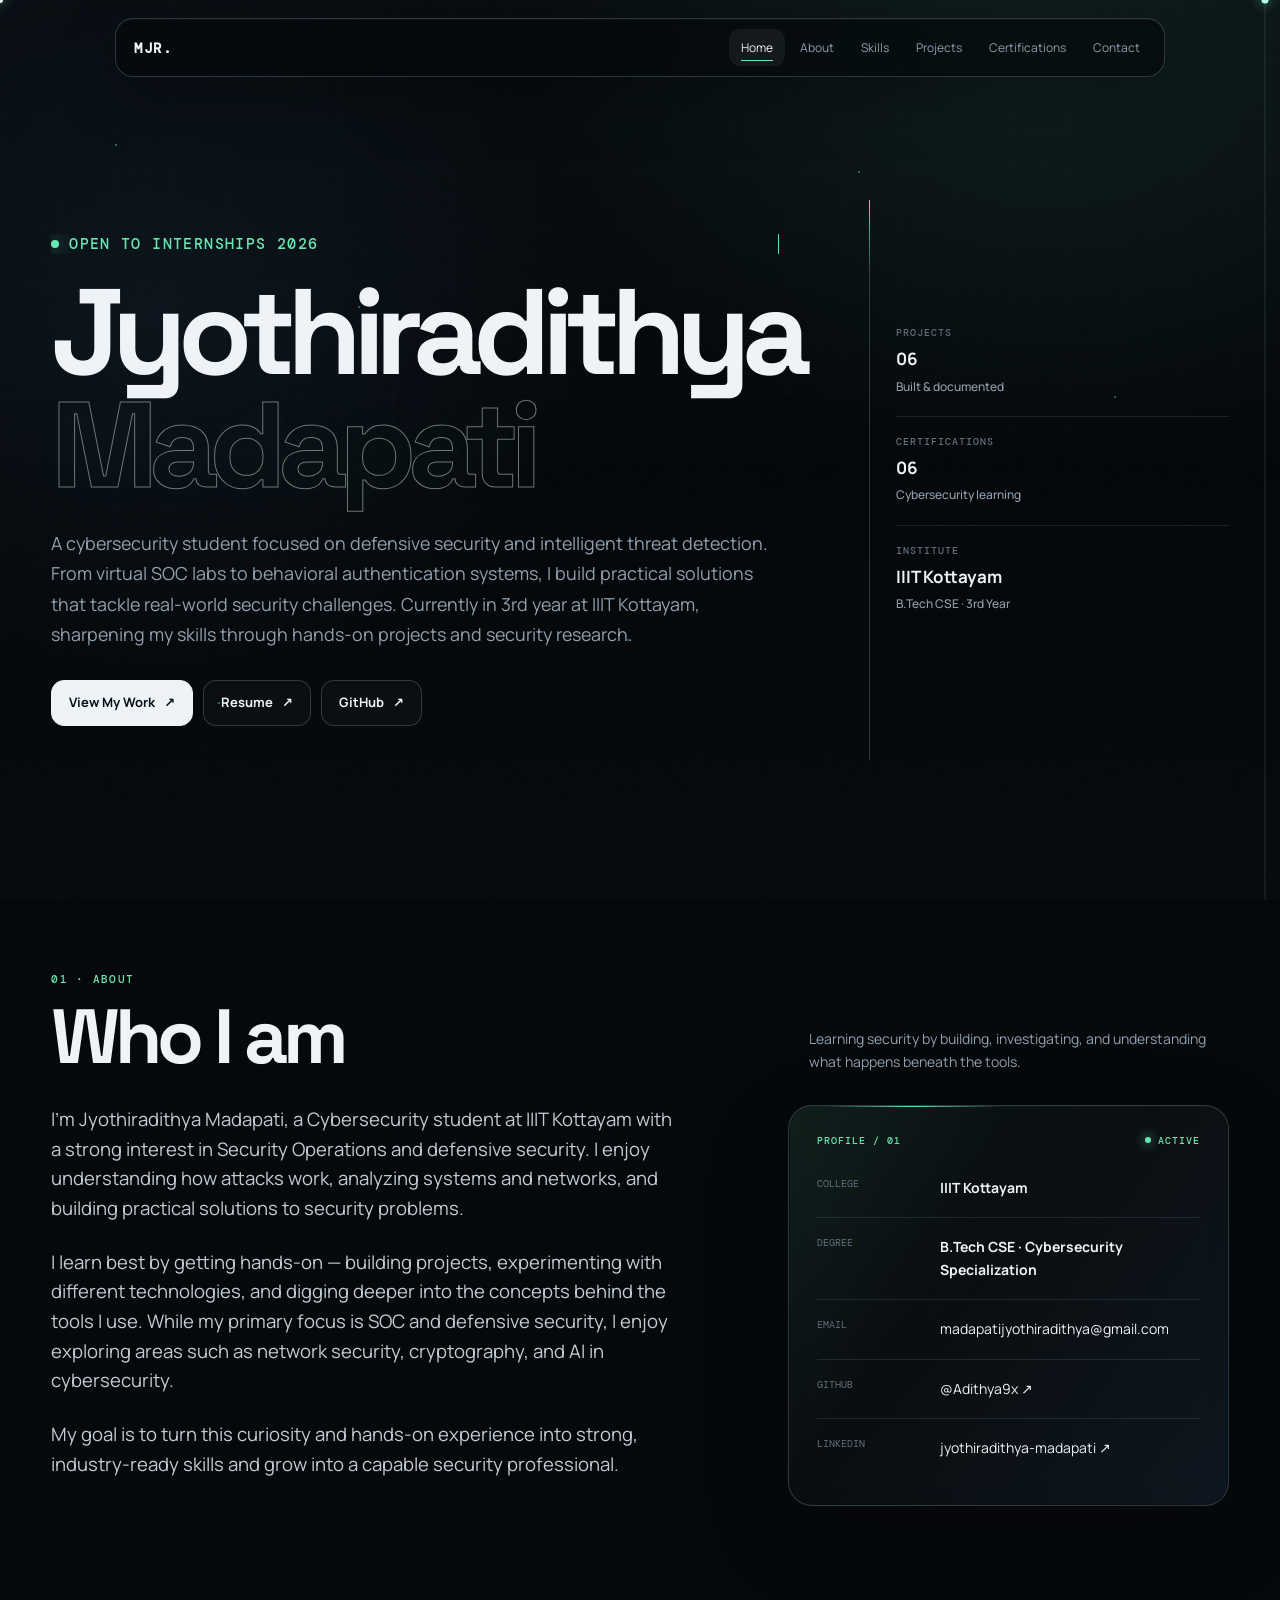
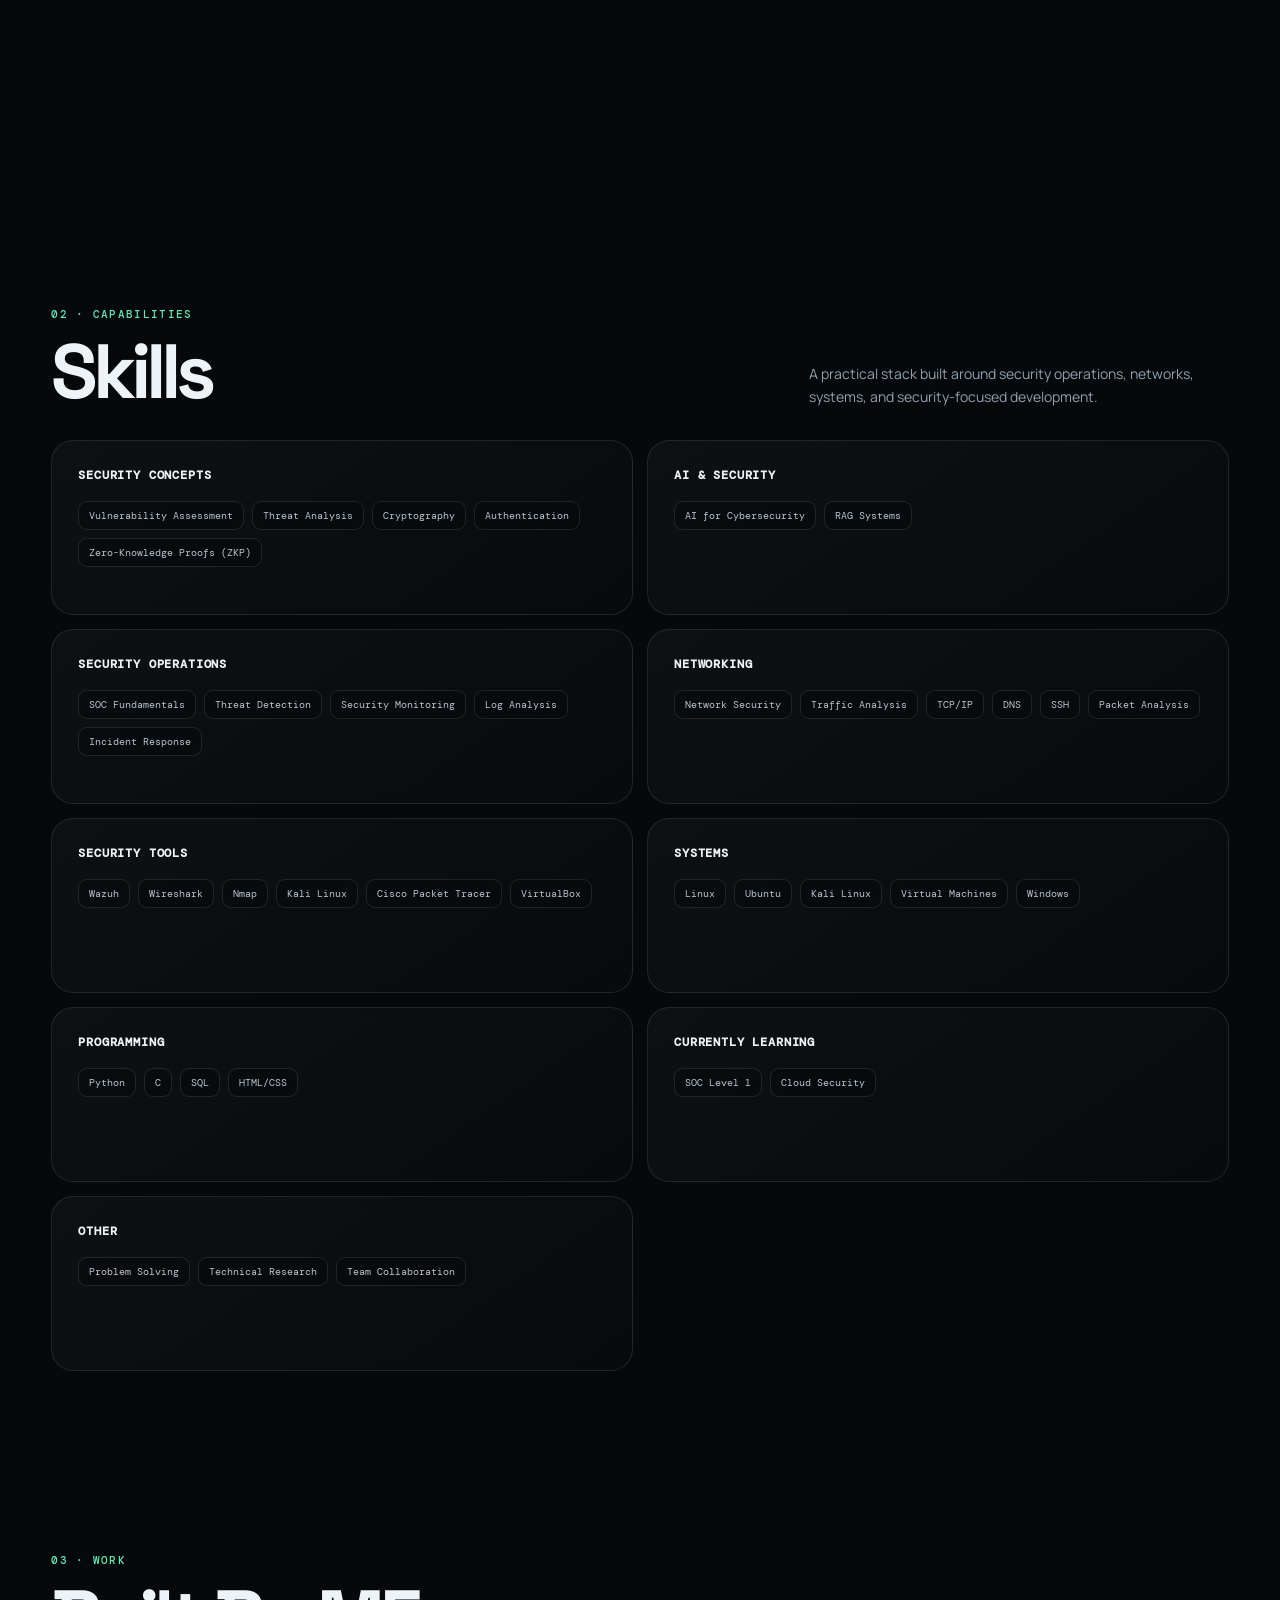
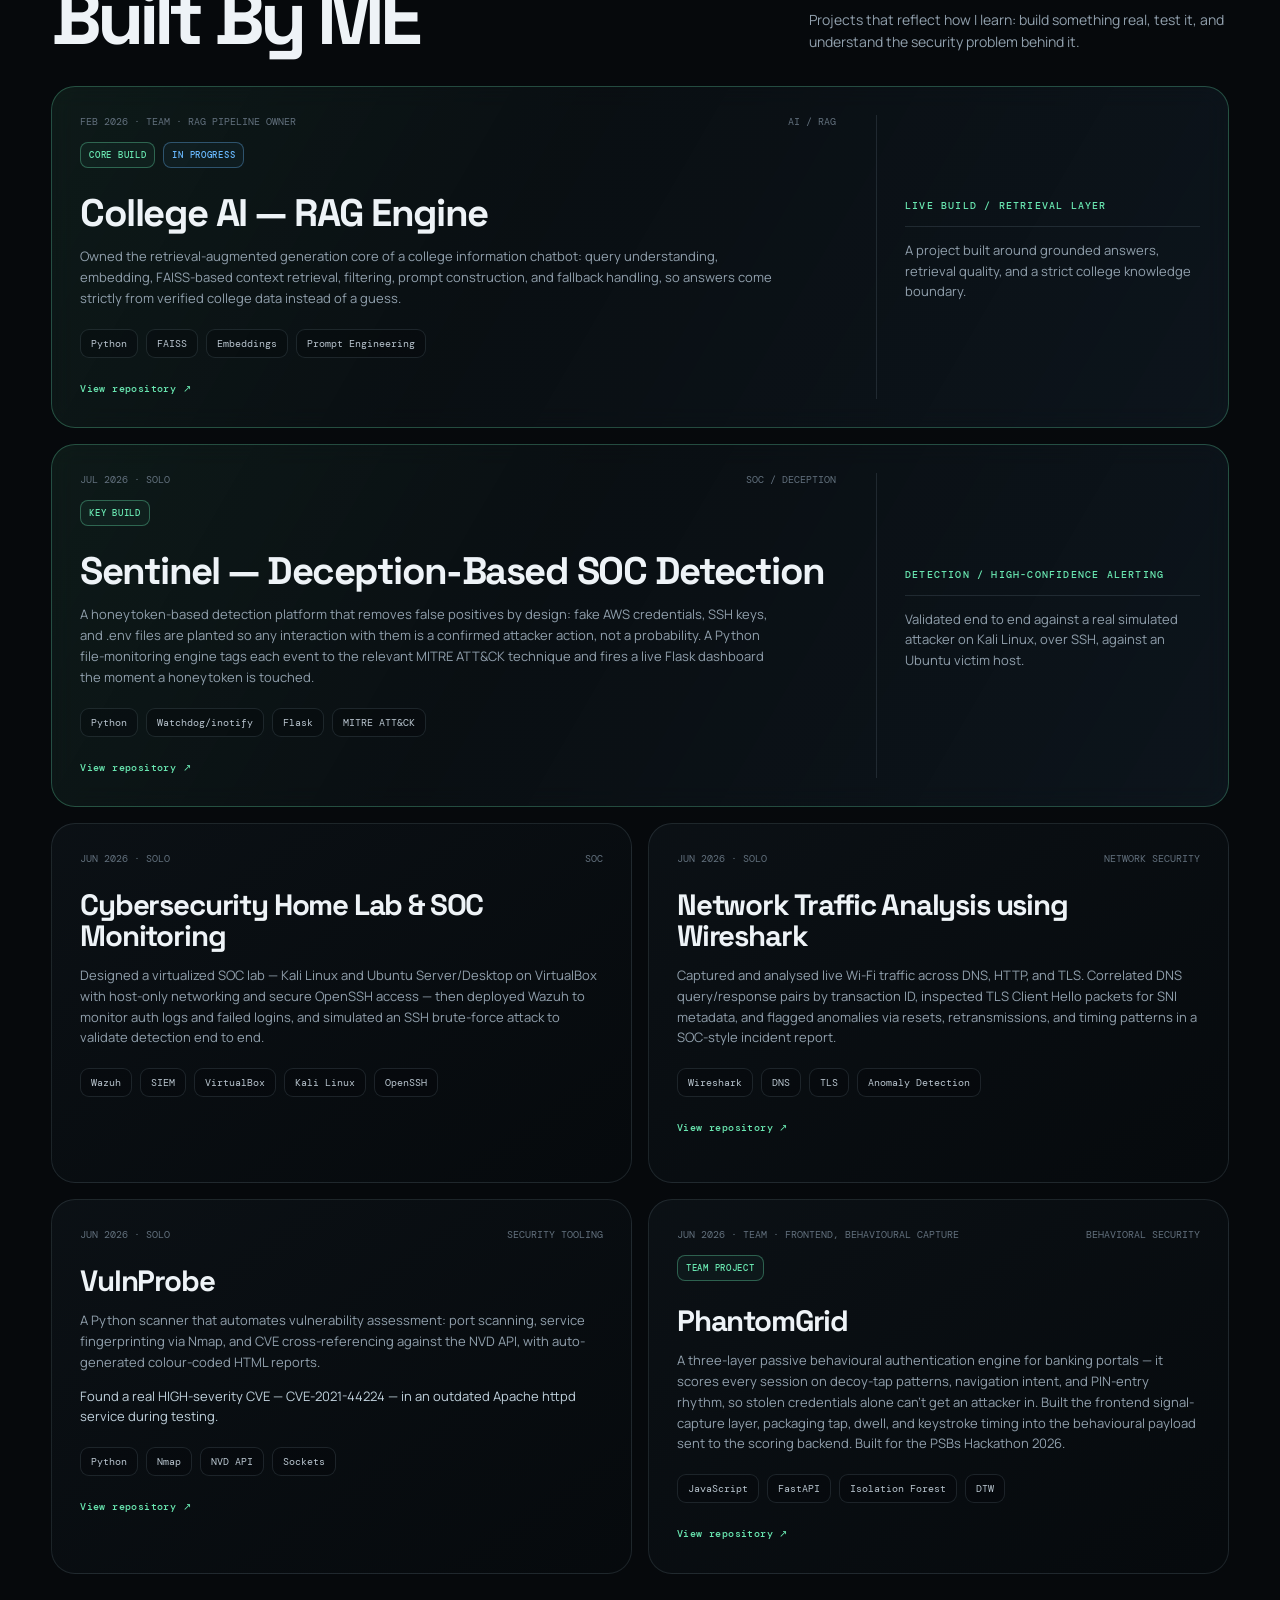
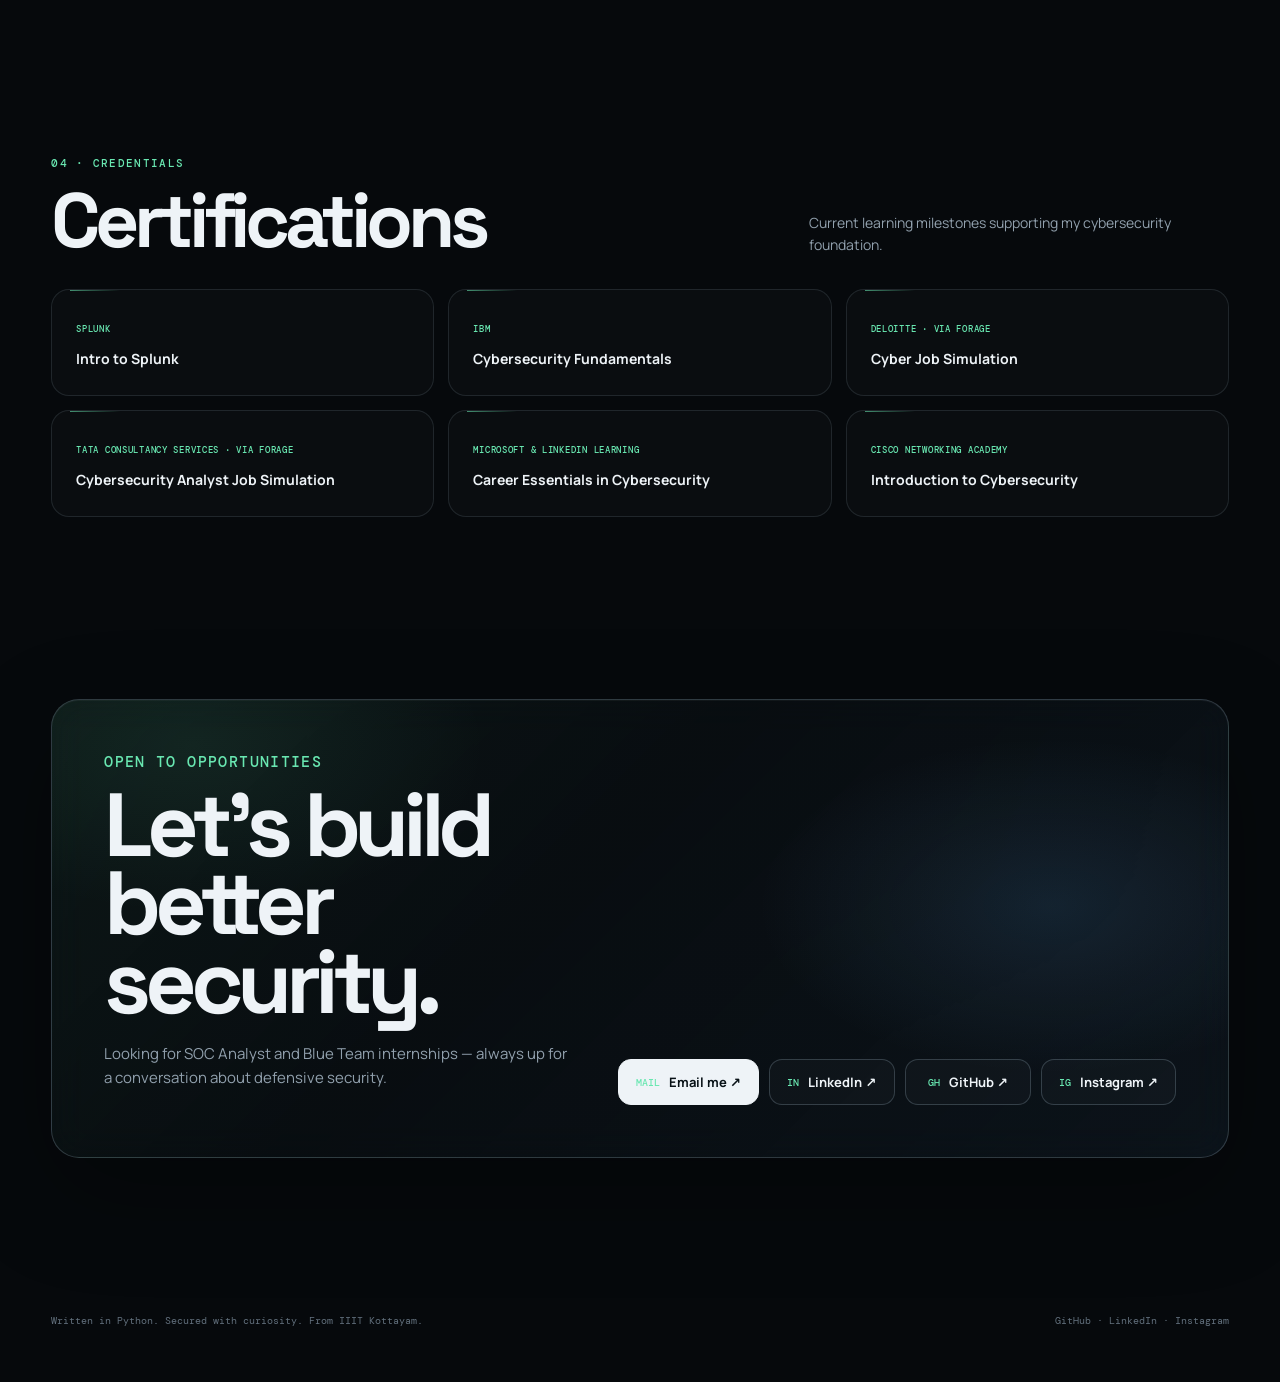
==== index.html @ 088336f1 "Add files via upload" ====
<!doctype html>
<html lang="en">
<head>
<meta charset="utf-8">
<meta name="viewport" content="width=device-width,initial-scale=1">
<meta name="theme-color" content="#06090c">
<meta name="description" content="Jyothiradithya Madapati — Cybersecurity Undergraduate at IIIT Kottayam, focused on SOC and defensive security.">
<title>Jyothiradithya Madapati — Cybersecurity Undergraduate</title>
<link rel="preconnect" href="https://fonts.googleapis.com"><link rel="preconnect" href="https://fonts.gstatic.com" crossorigin>
<link href="https://fonts.googleapis.com/css2?family=DM+Mono:wght@400;500&family=Manrope:wght@400;500;600;700;800&family=Space+Grotesk:wght@500;600;700&display=swap" rel="stylesheet">
<style>
:root{--bg:#06090c;--surface:rgba(14,20,25,.58);--surface2:rgba(18,25,31,.72);--text:#eef3f7;--muted:#91a0ad;--dim:#62707d;--line:rgba(180,210,225,.13);--line2:rgba(180,210,225,.22);--green:#69e7b1;--blue:#69b9ff;--hot:#b8ffea;--max:1440px;--gutter:clamp(22px,4vw,72px);--ease:cubic-bezier(.2,.8,.2,1)}
*{box-sizing:border-box}html{scroll-behavior:smooth}body{margin:0;background:var(--bg);color:var(--text);font-family:Manrope,system-ui,sans-serif;line-height:1.6;overflow-x:hidden;cursor:none}a{color:inherit;text-decoration:none}button,a{cursor:none}
body:before{content:"";position:fixed;inset:0;z-index:-5;background:radial-gradient(800px 600px at 82% 8%,rgba(105,231,177,.08),transparent 65%),radial-gradient(700px 560px at 12% 35%,rgba(105,185,255,.065),transparent 65%),linear-gradient(180deg,#080d11 0%,#05080b 52%,#070b0e 100%)}
.grid{position:fixed;inset:0;z-index:-4;pointer-events:none;opacity:.44;background-image:linear-gradient(rgba(165,200,215,.045) 1px,transparent 1px),linear-gradient(90deg,rgba(165,200,215,.045) 1px,transparent 1px);background-size:56px 56px;mask-image:linear-gradient(to bottom,black 0%,black 55%,transparent 100%);transform:translateY(calc(var(--scroll,0px)*-.035))}
.telemetry{position:fixed;inset:0;z-index:-3;pointer-events:none;overflow:hidden}.telemetry i{position:absolute;width:2px;height:2px;border-radius:50%;background:var(--green);box-shadow:0 0 12px rgba(105,231,177,.7);opacity:.55}.telemetry i:nth-child(1){left:9%;top:16%}.telemetry i:nth-child(2){left:28%;top:34%;background:var(--blue)}.telemetry i:nth-child(3){left:67%;top:19%;background:var(--blue)}.telemetry i:nth-child(4){left:87%;top:44%}.telemetry i:nth-child(5){left:49%;top:71%;background:var(--blue)}.telemetry i:nth-child(6){left:17%;top:78%}.trace{position:absolute;height:1px;background:linear-gradient(90deg,transparent,var(--green),transparent);opacity:.22;animation:trace 7s linear infinite}.trace.t1{width:24%;top:23%;left:-24%}.trace.t2{width:18%;top:62%;left:-18%;animation-delay:2.2s;background:linear-gradient(90deg,transparent,var(--blue),transparent)}@keyframes trace{to{transform:translateX(560vw)}}
.noise{position:fixed;inset:0;z-index:50;pointer-events:none;opacity:.025;background-image:url("data:image/svg+xml,%3Csvg viewBox='0 0 160 160' xmlns='http://www.w3.org/2000/svg'%3E%3Cfilter id='n'%3E%3CfeTurbulence type='fractalNoise' baseFrequency='.85' numOctaves='3' stitchTiles='stitch'/%3E%3C/filter%3E%3Crect width='100%25' height='100%25' filter='url(%23n)' opacity='.35'/%3E%3C/svg%3E")}
.cursor-dot,.cursor-ring{position:fixed;left:0;top:0;pointer-events:none;z-index:1000;mix-blend-mode:screen}.cursor-dot{width:6px;height:6px;border-radius:50%;background:#fff;box-shadow:0 0 12px var(--green),0 0 26px rgba(105,185,255,.35);transform:translate(-50%,-50%)}.cursor-ring{width:30px;height:30px;border:1px solid rgba(105,231,177,.7);border-radius:50%;transform:translate(-50%,-50%);transition:width .35s var(--ease),height .35s var(--ease),border-color .35s,background .35s,transform .08s linear}.cursor-ring:after{content:"";position:absolute;inset:6px;border:1px dashed rgba(105,185,255,.35);border-radius:50%;animation:spin 8s linear infinite;transform-origin:center}.cursor-cross:before,.cursor-cross:after{content:"";position:absolute;background:rgba(105,231,177,.55)}.cursor-cross:before{width:1px;height:42px;left:50%;top:-6px}.cursor-cross:after{height:1px;width:42px;top:50%;left:-6px}.cursor-ring.hover{width:52px;height:52px;border-color:var(--hot);background:rgba(105,231,177,.045)}.cursor-ring.card{width:68px;height:68px;border-color:rgba(105,185,255,.75)}.cursor-ring.click{width:20px;height:20px}
.scroll-progress{position:fixed;right:14px;top:0;bottom:0;width:2px;background:rgba(180,210,225,.08);z-index:85;pointer-events:none}.scroll-progress .scroll-fill{position:absolute;top:0;left:0;width:100%;height:var(--progress,0%);background:linear-gradient(to bottom,var(--green),var(--blue));box-shadow:0 0 10px rgba(105,231,177,.45);transform-origin:top}.scroll-progress .scroll-cap{position:absolute;left:50%;top:clamp(0px,var(--progress,0%),100%);width:7px;height:7px;border-radius:50%;background:var(--hot);box-shadow:0 0 12px var(--green);transform:translate(-50%,-50%)}
.shell{width:min(var(--max),calc(100% - 2*var(--gutter)));margin:auto}.topbar{position:fixed;top:18px;left:50%;transform:translateX(-50%);z-index:90;width:min(1050px,calc(100% - 2*var(--gutter)));display:flex;align-items:center;justify-content:space-between;padding:10px 12px 10px 18px;border:1px solid var(--line2);border-radius:18px;background:rgba(5,9,12,.66);backdrop-filter:blur(18px) saturate(130%);box-shadow:0 20px 60px rgba(0,0,0,.28),inset 0 1px 0 rgba(255,255,255,.035);overflow:hidden}.topbar:after{content:"";position:absolute;top:0;left:-20%;width:22%;height:1px;background:linear-gradient(90deg,transparent,var(--green),transparent);animation:barSweep 6s linear infinite}.brand{font:600 14px 'DM Mono',monospace;letter-spacing:.12em}.nav{display:flex;gap:3px}.nav a{position:relative;padding:9px 12px;border-radius:11px;color:var(--muted);font-size:12px;transition:.35s var(--ease)}.nav a:after{content:"";position:absolute;left:12px;right:12px;bottom:5px;height:1px;background:var(--green);transform:scaleX(0);transform-origin:left;transition:.35s var(--ease)}.nav a:hover,.nav a.active{color:var(--text);background:rgba(255,255,255,.055)}.nav a.active:after{transform:scaleX(1)}@keyframes barSweep{to{transform:translateX(620%)}}
section{scroll-margin-top:110px;position:relative}.home{min-height:100svh;display:grid;align-items:center;padding:150px 0 90px}.home-grid{display:grid;grid-template-columns:minmax(0,1fr) minmax(260px,360px);gap:7vw;align-items:center}.eyebrow{display:flex;align-items:center;gap:10px;color:var(--green);font:500 clamp(13px,1.2vw,16px) 'DM Mono',monospace;letter-spacing:.09em;text-transform:uppercase}.status-dot{flex:0 0 8px;width:8px;height:8px;border-radius:50%;background:var(--green);box-shadow:0 0 20px var(--green);animation:pulse 1.8s ease-in-out infinite;transform-origin:center;position:relative;z-index:2}.eyebrow{overflow:visible}.eyebrow.type-in{overflow:hidden}@keyframes pulse{50%{transform:scale(1.4);opacity:.55}}
.name{font-family:'Space Grotesk',Manrope,sans-serif;font-size:clamp(66px,9.5vw,154px);line-height:.9;letter-spacing:-.075em;margin:24px 0 28px;max-width:980px;overflow:visible}.name .solid{display:block;white-space:nowrap}.name .outline{display:block;margin-top:.025em;white-space:nowrap;color:transparent;-webkit-text-stroke:1px rgba(238,243,247,.45);text-shadow:0 0 30px rgba(105,231,177,.035)}.hero-copy{max-width:760px;color:var(--muted);font-size:clamp(16px,1.4vw,20px);line-height:1.7}.actions{display:flex;gap:10px;flex-wrap:wrap;margin-top:30px}.btn{position:relative;display:inline-flex;align-items:center;gap:9px;min-height:46px;padding:0 17px;border:1px solid var(--line2);border-radius:13px;background:rgba(255,255,255,.025);overflow:hidden;font-size:13px;font-weight:700;transition:transform .35s var(--ease),border-color .35s,background .35s,box-shadow .35s}.btn:before{content:"";position:absolute;inset:0;background:linear-gradient(100deg,transparent 25%,rgba(255,255,255,.25),transparent 75%);transform:translateX(-130%);transition:transform .65s var(--ease)}.btn:hover{transform:translateY(-4px);border-color:rgba(105,231,177,.55);box-shadow:0 14px 40px rgba(0,0,0,.3),0 0 24px rgba(105,231,177,.06)}.btn:hover:before{transform:translateX(130%)}.btn.primary{background:var(--text);color:#071015;border-color:var(--text)}.btn.primary:hover{background:var(--hot);border-color:var(--hot)}
.side-telemetry{position:relative;padding-left:26px;align-self:stretch;min-height:560px;display:flex;flex-direction:column;justify-content:center;border-left:1px solid var(--line2)}.side-telemetry:before{content:"";position:absolute;left:-1px;top:0;width:1px;height:74px;background:linear-gradient(var(--green),transparent);animation:scanDown 4s ease-in-out infinite}@keyframes scanDown{50%{top:calc(100% - 74px)}}.metric{padding:18px 0;border-bottom:1px solid var(--line)}.metric:first-child{padding-top:0}.metric:last-child{border-bottom:0}.metric small{display:block;color:var(--dim);font:500 10px 'DM Mono',monospace;text-transform:uppercase;letter-spacing:.1em}.metric strong{display:block;margin-top:6px;font-size:17px}.metric .tiny{color:var(--muted);font-size:12px;font-weight:500}.home-bottom{margin-top:74px;display:grid;grid-template-columns:repeat(4,1fr);border-top:1px solid var(--line);border-bottom:1px solid var(--line)}.home-bottom .hstat{padding:20px 24px 20px 0;border-right:1px solid var(--line)}.hstat:last-child{border:0}.hstat b{font:600 21px 'DM Mono',monospace}.hstat small{display:block;color:var(--dim);font:400 9px 'DM Mono',monospace;text-transform:uppercase;letter-spacing:.08em;margin-top:5px}
section.block{padding:72px 0 110px}.section-head{display:grid;grid-template-columns:1fr minmax(280px,420px);gap:40px;align-items:end;margin-bottom:32px}.section-kicker{color:var(--green);font:500 11px 'DM Mono',monospace;letter-spacing:.12em;text-transform:uppercase;margin-bottom:14px}.section-title{font-family:'Space Grotesk',sans-serif;font-size:clamp(44px,6vw,84px);line-height:.95;letter-spacing:-.065em;margin:0}.section-desc{color:var(--muted);font-size:14px;margin:0}.about-wrap{display:grid;grid-template-columns:minmax(0,1.18fr) minmax(300px,.82fr);gap:8vw;min-height:620px;align-items:start}.about-copy{font-size:clamp(16px,1.45vw,20px);color:#c2cbd3;max-width:820px}.about-copy p{margin:0 0 24px}.identity{position:relative;padding:28px;border:1px solid var(--line2);border-radius:24px;background:linear-gradient(135deg,rgba(105,231,177,.055),rgba(255,255,255,.018) 45%,rgba(105,185,255,.045));backdrop-filter:blur(12px);overflow:hidden;box-shadow:0 30px 90px rgba(0,0,0,.2),inset 0 1px 0 rgba(255,255,255,.035)}.identity:before{content:"";position:absolute;top:0;left:8%;width:40%;height:1px;background:linear-gradient(90deg,transparent,var(--green),transparent);animation:cardScan 5s linear infinite}.identity:after{content:"";position:absolute;inset:1px;border-radius:23px;background:linear-gradient(120deg,rgba(105,231,177,.05),transparent 35%,rgba(105,185,255,.04));pointer-events:none}.id-head{position:relative;z-index:1;display:flex;justify-content:space-between;align-items:center;margin-bottom:12px}.id-head span{font:500 10px 'DM Mono',monospace;color:var(--green);letter-spacing:.1em}.id-state{display:flex;align-items:center;gap:7px;color:var(--muted);font:400 10px 'DM Mono',monospace}.id-state i{width:6px;height:6px;border-radius:50%;background:var(--green);box-shadow:0 0 12px var(--green)}.id-row{position:relative;z-index:1;display:grid;grid-template-columns:105px 1fr;gap:18px;padding:18px 0;border-bottom:1px solid var(--line)}.id-row:last-child{border:0}.id-row small{color:var(--dim);font:400 10px 'DM Mono',monospace;text-transform:uppercase}.id-row b,.id-row a{font-size:14px}.id-row a{transition:color .25s}.id-row a:hover{color:var(--green)}
.skills-grid{display:grid;grid-template-columns:repeat(2,1fr);gap:14px}.skill-card{position:relative;min-height:175px;padding:26px;border:1px solid var(--line);border-radius:22px;background:linear-gradient(145deg,rgba(255,255,255,.035),rgba(255,255,255,.012));backdrop-filter:blur(10px);overflow:hidden;transition:transform .5s var(--ease),border-color .4s,box-shadow .5s}.skill-card:before{content:"";position:absolute;inset:0;background:radial-gradient(260px 160px at var(--mx,50%) var(--my,0%),rgba(105,231,177,.11),transparent 70%);opacity:0;transition:.5s}.skill-card:after{content:"";position:absolute;top:0;left:-40%;width:34%;height:1px;background:linear-gradient(90deg,transparent,var(--green),transparent);opacity:0}.skill-card:hover{transform:translateY(-7px);border-color:rgba(105,231,177,.36);box-shadow:0 25px 65px rgba(0,0,0,.24)}.skill-card:hover:before{opacity:1}.skill-card:hover:after{opacity:1;animation:sweep 1.25s var(--ease)}@keyframes sweep{to{transform:translateX(410%)}}.skill-title{position:relative;z-index:1;font:600 12px 'DM Mono',monospace;letter-spacing:.07em;margin:0 0 18px}.tags{position:relative;z-index:1;display:flex;flex-wrap:wrap;gap:8px}.tag{position:relative;padding:7px 10px;border:1px solid var(--line);border-radius:9px;background:rgba(5,9,12,.32);color:#b9c5cf;font:400 10px 'DM Mono',monospace;overflow:hidden;transition:transform .3s var(--ease),color .3s,border-color .3s,background .3s}.tag:before{content:"";position:absolute;left:-110%;top:0;width:70%;height:100%;background:linear-gradient(100deg,transparent,rgba(184,255,234,.14),transparent);transition:left .45s}.tag:hover{transform:translateY(-3px);color:var(--hot);border-color:rgba(105,231,177,.5);background:rgba(105,231,177,.05)}.tag:hover:before{left:130%}
.projects{display:grid;grid-template-columns:repeat(2,1fr);gap:16px}.project{position:relative;min-height:360px;padding:28px;border:1px solid var(--line);border-radius:24px;background:linear-gradient(145deg,rgba(14,20,25,.72),rgba(7,11,14,.7));backdrop-filter:blur(12px);overflow:hidden;transition:transform .55s var(--ease),border-color .45s,box-shadow .55s}.project:before{content:"";position:absolute;inset:0;background:radial-gradient(360px 240px at var(--mx,50%) var(--my,0%),rgba(105,185,255,.1),transparent 70%);opacity:0;transition:.5s}.project:after{content:"";position:absolute;top:0;left:-45%;width:35%;height:1px;background:linear-gradient(90deg,transparent,var(--blue),transparent);opacity:0}.project:hover{transform:translateY(-8px);border-color:rgba(105,185,255,.35);box-shadow:0 30px 80px rgba(0,0,0,.3)}.project:hover:before{opacity:1}.project:hover:after{opacity:1;animation:sweep 1.5s var(--ease)}.project>*{position:relative;z-index:1}.project.featured{grid-column:span 2;min-height:330px;background:linear-gradient(120deg,rgba(105,231,177,.08),rgba(11,17,21,.78) 40%,rgba(105,185,255,.065));border-color:rgba(105,231,177,.28);display:grid;grid-template-columns:1.4fr .6fr;gap:40px;align-items:end}.project.featured:after{background:linear-gradient(90deg,transparent,var(--green),var(--blue),transparent);animation:featureScan 6s linear infinite;opacity:.65}@keyframes featureScan{to{transform:translateX(410%)}}.project.featured .project-main{align-self:end}.project.featured .project-side{align-self:stretch;border-left:1px solid var(--line);padding-left:28px;display:flex;flex-direction:column;justify-content:center}.project-side .signal{font:500 10px 'DM Mono',monospace;color:var(--green);text-transform:uppercase;letter-spacing:.12em;margin-bottom:14px}.project-side .signal-line{height:1px;background:var(--line);position:relative;overflow:hidden}.project-side .signal-line:after{content:"";position:absolute;left:-20%;width:20%;height:100%;background:var(--green);animation:telemetry 2.8s linear infinite}.project-meta{display:flex;justify-content:space-between;gap:20px;color:var(--dim);font:400 10px 'DM Mono',monospace;text-transform:uppercase}.project-title{font-family:'Space Grotesk',sans-serif;font-size:clamp(24px,2.3vw,36px);letter-spacing:-.04em;line-height:1.05;margin:25px 0 12px}.project.featured .project-title{font-size:clamp(30px,3vw,48px)}.project-desc{color:var(--muted);font-size:13px;max-width:700px}.project .tags{margin-top:20px}.project-link{display:inline-flex;margin-top:24px;color:var(--green);font:500 10px 'DM Mono',monospace;letter-spacing:.04em}.badge-row{display:flex;gap:8px;flex-wrap:wrap;margin-top:14px}.badge{padding:6px 8px;border-radius:8px;font:500 9px 'DM Mono',monospace;text-transform:uppercase;letter-spacing:.08em;border:1px solid rgba(105,231,177,.35);color:var(--green);background:rgba(105,231,177,.045)}.badge.status{color:var(--blue);border-color:rgba(105,185,255,.35);background:rgba(105,185,255,.045)}@keyframes telemetry{to{transform:translateX(620%)}}
.certs{display:grid;grid-template-columns:repeat(3,1fr);gap:14px}.cert{position:relative;padding:24px;border:1px solid var(--line);border-radius:18px;background:rgba(255,255,255,.018);transition:transform .45s var(--ease),border-color .4s,background .4s}.cert:before{content:"";position:absolute;top:0;left:18px;width:50px;height:1px;background:linear-gradient(90deg,var(--green),transparent);opacity:.6}.cert:hover{transform:translateY(-5px);border-color:rgba(105,231,177,.28);background:rgba(105,231,177,.025)}.cert small{font:500 9px 'DM Mono',monospace;color:var(--green);text-transform:uppercase;letter-spacing:.08em}.cert b{display:block;margin-top:9px;font-size:14px}.cert-note{color:var(--muted);font-size:13px;margin:0 0 24px;max-width:640px}
.contact{position:relative;min-height:410px;padding:52px;border:1px solid var(--line2);border-radius:28px;background:linear-gradient(135deg,rgba(105,231,177,.065),rgba(10,16,20,.62) 42%,rgba(105,185,255,.06));backdrop-filter:blur(18px);overflow:hidden;box-shadow:0 35px 100px rgba(0,0,0,.3),inset 0 1px 0 rgba(255,255,255,.04)}.contact:before{content:"";position:absolute;inset:0;background:radial-gradient(420px 240px at 85% 45%,rgba(105,185,255,.11),transparent 70%),radial-gradient(420px 240px at 12% 10%,rgba(105,231,177,.08),transparent 70%);pointer-events:none}.contact:after{content:"";position:absolute;left:-25%;top:0;width:22%;height:1px;background:linear-gradient(90deg,transparent,var(--hot),transparent);animation:contactSweep 5s linear infinite}.contact-inner{position:relative;z-index:1;display:grid;grid-template-columns:1fr auto;gap:50px;align-items:end;height:100%}.contact-title{font-family:'Space Grotesk',sans-serif;font-size:clamp(48px,7vw,100px);line-height:.88;letter-spacing:-.07em;margin:14px 0 20px;max-width:900px}.contact-copy{color:var(--muted);max-width:620px;font-size:15px}.contact-links{display:flex;flex-wrap:wrap;gap:10px;justify-content:flex-end}.social{min-width:126px;justify-content:center}.social .ico{font:500 10px 'DM Mono',monospace;color:var(--green)}@keyframes contactSweep{to{transform:translateX(620%)}}
footer{padding:46px 0 55px;display:flex;justify-content:space-between;gap:20px;color:var(--dim);font:400 10px 'DM Mono',monospace}footer a:hover{color:var(--green)}
.reveal{opacity:0;transform:translateY(34px);transition:opacity .8s var(--ease),transform .8s var(--ease)}.reveal.in{opacity:1;transform:none}.stagger>*{opacity:0;transform:translateY(24px);transition:opacity .65s var(--ease),transform .65s var(--ease)}.stagger.in>*{opacity:1;transform:none}.stagger.in>*:nth-child(2){transition-delay:.06s}.stagger.in>*:nth-child(3){transition-delay:.12s}.stagger.in>*:nth-child(4){transition-delay:.18s}.stagger.in>*:nth-child(5){transition-delay:.24s}.stagger.in>*:nth-child(6){transition-delay:.3s}.type-in{overflow:hidden;white-space:nowrap;border-right:1px solid var(--green);width:max-content;max-width:100%;animation:typing 1.2s steps(30,end) .3s both,blink .8s step-end infinite}.home-ready .type-in{animation:typing 1.2s steps(30,end) .3s both,blink .8s step-end 2}.home-ready .name .solid{animation:nameIn .85s var(--ease) .15s both}.home-ready .name .outline{animation:nameIn .9s var(--ease) .28s both}@keyframes typing{from{width:0}to{width:100%}}@keyframes blink{50%{border-color:transparent}}@keyframes nameIn{from{opacity:0;transform:translateX(-34px);filter:blur(8px)}to{opacity:1;transform:none;filter:none}}
.scan-line{position:absolute;left:0;right:0;height:1px;top:0;background:linear-gradient(90deg,transparent,var(--green),transparent);opacity:.0;pointer-events:none}.hover-scan:hover .scan-line{opacity:.75;animation:scanAcross 1.2s var(--ease)}@keyframes scanAcross{from{transform:translateY(0)}to{transform:translateY(220px)}}
.menu-toggle{display:none;background:transparent;color:var(--text);border:1px solid var(--line);border-radius:10px;padding:8px 10px;font:500 11px 'DM Mono',monospace}@media(max-width:1000px){.home-grid,.about-wrap{grid-template-columns:1fr}.side-telemetry{display:grid;grid-template-columns:repeat(3,1fr);gap:20px;border-left:0;border-top:1px solid var(--line2);padding:24px 0 0}.side-telemetry:before{left:0;top:-1px;width:70px;height:1px;animation:none}.metric{border-bottom:0;padding:0}.project.featured{grid-template-columns:1fr}.project.featured .project-side{border-left:0;border-top:1px solid var(--line);padding:20px 0 0}.home-bottom{grid-template-columns:repeat(2,1fr)}.home-bottom .hstat:nth-child(2){border-right:0}.home-bottom .hstat:nth-child(3){border-top:1px solid var(--line)}.certs{grid-template-columns:repeat(2,1fr)}}
@media(max-width:700px){body{cursor:auto}.cursor-dot,.cursor-ring{display:none}.nav{display:none;position:absolute;top:calc(100% + 8px);left:0;right:0;padding:8px;border:1px solid var(--line2);border-radius:14px;background:rgba(5,9,12,.94);backdrop-filter:blur(18px);flex-direction:column}.nav.open{display:flex}.nav a{padding:10px 12px}.menu-toggle{display:inline-flex}.topbar{width:calc(100% - 24px)}.home{padding-top:125px}.name{font-size:clamp(48px,15vw,88px);line-height:.92;letter-spacing:-.065em}.name .outline{margin-top:.04em}.side-telemetry{min-height:0;align-self:auto;padding-left:0}.section-head{grid-template-columns:1fr;gap:18px}.skills-grid,.projects{grid-template-columns:1fr}.project.featured{grid-column:span 1}.project.featured .project-title{font-size:clamp(28px,9vw,42px)}.project-meta{flex-wrap:wrap}.id-row{grid-template-columns:90px 1fr;gap:12px}.certs{grid-template-columns:1fr}.contact{padding:30px;min-height:480px}.contact-inner{grid-template-columns:1fr;align-content:center}.contact-links{justify-content:flex-start}.social{min-width:0}.side-telemetry{grid-template-columns:1fr 1fr}.shell{width:min(var(--max),calc(100% - 28px))}section.block{padding:70px 0 90px}.section-head{margin-bottom:24px}.about-wrap{min-height:auto;gap:34px}.about-copy{font-size:16px}footer{display:block}.footer-links{margin-top:12px}}
@media(prefers-reduced-motion:reduce){html{scroll-behavior:auto}.trace,.cursor-ring:after,.scroll-progress .scroll-fill,.status-dot,.topbar:after,.side-telemetry:before,.project.featured:after,.contact:after,.identity:before,.type-in,.home-ready .name .solid,.home-ready .name .outline{animation:none!important}.reveal,.stagger>*{opacity:1!important;transform:none!important;transition:none!important}.btn,.skill-card,.project,.cert{transition:none!important}}
</style>
</head>
<body>
<div class="grid"></div><div class="telemetry"><i></i><i></i><i></i><i></i><i></i><i></i><span class="trace t1"></span><span class="trace t2"></span></div><div class="noise"></div>
<div class="cursor-dot"></div><div class="cursor-ring cursor-cross"></div><div class="scroll-progress" aria-hidden="true"><span class="scroll-fill"></span><span class="scroll-cap"></span></div>
<header class="topbar"><a class="brand" href="#home">MJR.</a><button class="menu-toggle" type="button" aria-label="Open navigation" aria-expanded="false">MENU</button><nav class="nav"><a href="#home">Home</a><a href="#about">About</a><a href="#skills">Skills</a><a href="#projects">Projects</a><a href="#certifications">Certifications</a><a href="#contact">Contact</a></nav></header>
<main class="shell">
<section class="home" id="home"><div class="home-grid">
<div class="reveal" data-home>
<div class="eyebrow type-in"><span class="status-dot"></span> Open To Internships 2026</div>
<h1 class="name"><span class="solid">Jyothiradithya</span><span class="outline">Madapati</span></h1>
<p class="hero-copy">A cybersecurity student focused on defensive security and intelligent threat detection. From virtual SOC labs to behavioral authentication systems, I build practical solutions that tackle real-world security challenges. Currently in 3rd year at IIIT Kottayam, sharpening my skills through hands-on projects and security research.</p>
<div class="actions"><a class="btn primary" href="#projects">View My Work <span>↗</span></a><a class="btn" href="resume.pdf">Resume <span>↗</span></a><a class="btn" href="https://github.com/Adithya9x" target="_blank" rel="noreferrer">GitHub <span>↗</span></a></div>

</div>
<aside class="side-telemetry reveal"><div class="metric"><small>Projects</small><strong>06</strong><span class="tiny">Built & documented</span></div><div class="metric"><small>Certifications</small><strong>06</strong><span class="tiny">Cybersecurity learning</span></div><div class="metric"><small>Institute</small><strong>IIIT Kottayam</strong><span class="tiny">B.Tech CSE · 3rd Year</span></div></aside>
</div></section>

<section class="block" id="about"><div class="section-head reveal"><div><div class="section-kicker">01 · About</div><h2 class="section-title">Who I am</h2></div><p class="section-desc">Learning security by building, investigating, and understanding what happens beneath the tools.</p></div>
<div class="about-wrap"><div class="about-copy reveal"><p>I'm Jyothiradithya Madapati, a Cybersecurity student at IIIT Kottayam with a strong interest in Security Operations and defensive security. I enjoy understanding how attacks work, analyzing systems and networks, and building practical solutions to security problems.</p><p>I learn best by getting hands-on — building projects, experimenting with different technologies, and digging deeper into the concepts behind the tools I use. While my primary focus is SOC and defensive security, I enjoy exploring areas such as network security, cryptography, and AI in cybersecurity.</p><p>My goal is to turn this curiosity and hands-on experience into strong, industry-ready skills and grow into a capable security professional.</p></div>
<div class="identity reveal hover-scan"><span class="scan-line"></span><div class="id-head"><span>PROFILE / 01</span><span class="id-state"><i></i> ACTIVE</span></div><div class="id-row"><small>College</small><b>IIIT Kottayam</b></div><div class="id-row"><small>Degree</small><b>B.Tech CSE · Cybersecurity Specialization</b></div><div class="id-row"><small>Email</small><a href="mailto:madapatijyothiradithya@gmail.com">madapatijyothiradithya@gmail.com</a></div><div class="id-row"><small>GitHub</small><a href="https://github.com/Adithya9x" target="_blank">@Adithya9x ↗</a></div><div class="id-row"><small>LinkedIn</small><a href="https://www.linkedin.com/in/jyothiradithya-madapati/" target="_blank">jyothiradithya-madapati ↗</a></div></div></div></section>

<section class="block" id="skills"><div class="section-head reveal"><div><div class="section-kicker">02 · Capabilities</div><h2 class="section-title">Skills</h2></div><p class="section-desc">A practical stack built around security operations, networks, systems, and security-focused development.</p></div>
<div class="skills-grid stagger">
<div class="skill-card hover-scan"><span class="scan-line"></span><h3 class="skill-title">SECURITY CONCEPTS</h3><div class="tags"><span class="tag">Vulnerability Assessment</span><span class="tag">Threat Analysis</span><span class="tag">Cryptography</span><span class="tag">Authentication</span><span class="tag">Zero-Knowledge Proofs (ZKP)</span></div></div>
<div class="skill-card hover-scan"><span class="scan-line"></span><h3 class="skill-title">AI & SECURITY</h3><div class="tags"><span class="tag">AI for Cybersecurity</span><span class="tag">RAG Systems</span></div></div>
<div class="skill-card hover-scan"><span class="scan-line"></span><h3 class="skill-title">SECURITY OPERATIONS</h3><div class="tags"><span class="tag">SOC Fundamentals</span><span class="tag">Threat Detection</span><span class="tag">Security Monitoring</span><span class="tag">Log Analysis</span><span class="tag">Incident Response</span></div></div>
<div class="skill-card hover-scan"><span class="scan-line"></span><h3 class="skill-title">NETWORKING</h3><div class="tags"><span class="tag">Network Security</span><span class="tag">Traffic Analysis</span><span class="tag">TCP/IP</span><span class="tag">DNS</span><span class="tag">SSH</span><span class="tag">Packet Analysis</span></div></div>
<div class="skill-card hover-scan"><span class="scan-line"></span><h3 class="skill-title">SECURITY TOOLS</h3><div class="tags"><span class="tag">Wazuh</span><span class="tag">Wireshark</span><span class="tag">Nmap</span><span class="tag">Kali Linux</span><span class="tag">Cisco Packet Tracer</span><span class="tag">VirtualBox</span></div></div>
<div class="skill-card hover-scan"><span class="scan-line"></span><h3 class="skill-title">SYSTEMS</h3><div class="tags"><span class="tag">Linux</span><span class="tag">Ubuntu</span><span class="tag">Kali Linux</span><span class="tag">Virtual Machines</span><span class="tag">Windows</span></div></div>
<div class="skill-card hover-scan"><span class="scan-line"></span><h3 class="skill-title">PROGRAMMING</h3><div class="tags"><span class="tag">Python</span><span class="tag">C</span><span class="tag">SQL</span><span class="tag">HTML/CSS</span></div></div>
<div class="skill-card hover-scan"><span class="scan-line"></span><h3 class="skill-title">CURRENTLY LEARNING</h3><div class="tags"><span class="tag">SOC Level 1</span><span class="tag">Cloud Security</span></div></div>
<div class="skill-card hover-scan"><span class="scan-line"></span><h3 class="skill-title">OTHER</h3><div class="tags"><span class="tag">Problem Solving</span><span class="tag">Technical Research</span><span class="tag">Team Collaboration</span></div></div>
</div></section>

<section class="block" id="projects"><div class="section-head reveal"><div><div class="section-kicker">03 · Work</div><h2 class="section-title">Built By ME</h2></div><p class="section-desc">Projects that reflect how I learn: build something real, test it, and understand the security problem behind it.</p></div>
<div class="projects stagger">
<article class="project featured hover-scan"><span class="scan-line"></span><div class="project-main"><div class="project-meta"><span>Feb 2026 · Team · RAG pipeline owner</span><span>AI / RAG</span></div><div class="badge-row"><span class="badge">Core Build</span><span class="badge status">In Progress</span></div><h3 class="project-title">College AI — RAG Engine</h3><p class="project-desc">Owned the retrieval-augmented generation core of a college information chatbot: query understanding, embedding, FAISS-based context retrieval, filtering, prompt construction, and fallback handling, so answers come strictly from verified college data instead of a guess.</p><div class="tags"><span class="tag">Python</span><span class="tag">FAISS</span><span class="tag">Embeddings</span><span class="tag">Prompt Engineering</span></div><a class="project-link" href="https://github.com/Sparrowspidey/College-Ai" target="_blank">View repository ↗</a></div><div class="project-side"><div class="signal">Live build / retrieval layer</div><div class="signal-line"></div><p class="project-desc">A project built around grounded answers, retrieval quality, and a strict college knowledge boundary.</p></div></article>
<article class="project featured hover-scan"><span class="scan-line"></span><div class="project-main"><div class="project-meta"><span>Jul 2026 · Solo</span><span>SOC / Deception</span></div><div class="badge-row"><span class="badge">Key Build</span></div><h3 class="project-title">Sentinel — Deception-Based SOC Detection</h3><p class="project-desc">A honeytoken-based detection platform that removes false positives by design: fake AWS credentials, SSH keys, and .env files are planted so any interaction with them is a confirmed attacker action, not a probability. A Python file-monitoring engine tags each event to the relevant MITRE ATT&CK technique and fires a live Flask dashboard the moment a honeytoken is touched.</p><div class="tags"><span class="tag">Python</span><span class="tag">Watchdog/inotify</span><span class="tag">Flask</span><span class="tag">MITRE ATT&CK</span></div><a class="project-link" href="https://github.com/Adithya9x/sentinel-deception" target="_blank">View repository ↗</a></div><div class="project-side"><div class="signal">Detection / high-confidence alerting</div><div class="signal-line"></div><p class="project-desc">Validated end to end against a real simulated attacker on Kali Linux, over SSH, against an Ubuntu victim host.</p></div></article>
<article class="project hover-scan"><span class="scan-line"></span><div class="project-meta"><span>Jun 2026 · Solo</span><span>SOC</span></div><h3 class="project-title">Cybersecurity Home Lab & SOC Monitoring</h3><p class="project-desc">Designed a virtualized SOC lab — Kali Linux and Ubuntu Server/Desktop on VirtualBox with host-only networking and secure OpenSSH access — then deployed Wazuh to monitor auth logs and failed logins, and simulated an SSH brute-force attack to validate detection end to end.</p><div class="tags"><span class="tag">Wazuh</span><span class="tag">SIEM</span><span class="tag">VirtualBox</span><span class="tag">Kali Linux</span><span class="tag">OpenSSH</span></div></article>
<article class="project hover-scan"><span class="scan-line"></span><div class="project-meta"><span>Jun 2026 · Solo</span><span>Network Security</span></div><h3 class="project-title">Network Traffic Analysis using Wireshark</h3><p class="project-desc">Captured and analysed live Wi-Fi traffic across DNS, HTTP, and TLS. Correlated DNS query/response pairs by transaction ID, inspected TLS Client Hello packets for SNI metadata, and flagged anomalies via resets, retransmissions, and timing patterns in a SOC-style incident report.</p><div class="tags"><span class="tag">Wireshark</span><span class="tag">DNS</span><span class="tag">TLS</span><span class="tag">Anomaly Detection</span></div><a class="project-link" href="https://github.com/Adithya9x/network-traffic-analysis-wireshark" target="_blank">View repository ↗</a></article>
<article class="project hover-scan"><span class="scan-line"></span><div class="project-meta"><span>Jun 2026 · Solo</span><span>Security Tooling</span></div><h3 class="project-title">VulnProbe</h3><p class="project-desc">A Python scanner that automates vulnerability assessment: port scanning, service fingerprinting via Nmap, and CVE cross-referencing against the NVD API, with auto-generated colour-coded HTML reports.</p><p class="project-desc" style="margin-top:10px;color:#c0d1dc">Found a real HIGH-severity CVE — CVE-2021-44224 — in an outdated Apache httpd service during testing.</p><div class="tags"><span class="tag">Python</span><span class="tag">Nmap</span><span class="tag">NVD API</span><span class="tag">Sockets</span></div><a class="project-link" href="https://github.com/Adithya9x/VulnProbe" target="_blank">View repository ↗</a></article>
<article class="project hover-scan"><span class="scan-line"></span><div class="project-meta"><span>Jun 2026 · Team · Frontend, behavioural capture</span><span>Behavioral Security</span></div><div class="badge-row"><span class="badge">Team Project</span></div><h3 class="project-title">PhantomGrid</h3><p class="project-desc">A three-layer passive behavioural authentication engine for banking portals — it scores every session on decoy-tap patterns, navigation intent, and PIN-entry rhythm, so stolen credentials alone can't get an attacker in. Built the frontend signal-capture layer, packaging tap, dwell, and keystroke timing into the behavioural payload sent to the scoring backend. Built for the PSBs Hackathon 2026.</p><div class="tags"><span class="tag">JavaScript</span><span class="tag">FastAPI</span><span class="tag">Isolation Forest</span><span class="tag">DTW</span></div><a class="project-link" href="https://github.com/Pyhroff/PhantomGrid" target="_blank">View repository ↗</a></article>
</div></section>

<section class="block" id="certifications"><div class="section-head reveal"><div><div class="section-kicker">04 · Credentials</div><h2 class="section-title">Certifications</h2></div><p class="section-desc">Current learning milestones supporting my cybersecurity foundation.</p></div><div class="certs stagger">
<div class="cert"><small>Splunk</small><b>Intro to Splunk</b></div><div class="cert"><small>IBM</small><b>Cybersecurity Fundamentals</b></div><div class="cert"><small>Deloitte · via Forage</small><b>Cyber Job Simulation</b></div><div class="cert"><small>Tata Consultancy Services · via Forage</small><b>Cybersecurity Analyst Job Simulation</b></div><div class="cert"><small>Microsoft & LinkedIn Learning</small><b>Career Essentials in Cybersecurity</b></div><div class="cert"><small>Cisco Networking Academy</small><b>Introduction to Cybersecurity</b></div>
</div></section>

<section class="block" id="contact"><div class="contact reveal hover-scan"><span class="scan-line"></span><div class="contact-inner"><div><div class="eyebrow">Open To Opportunities</div><h2 class="contact-title">Let's build<br>better security.</h2><p class="contact-copy">Looking for SOC Analyst and Blue Team internships — always up for a conversation about defensive security.</p></div><div class="contact-links"><a class="btn primary social" href="mailto:madapatijyothiradithya@gmail.com"><span class="ico">MAIL</span>Email me ↗</a><a class="btn social" href="https://www.linkedin.com/in/jyothiradithya-madapati/" target="_blank"><span class="ico">IN</span>LinkedIn ↗</a><a class="btn social" href="https://github.com/Adithya9x" target="_blank"><span class="ico">GH</span>GitHub ↗</a><a class="btn social" href="https://www.instagram.com/devil_rider_9/" target="_blank"><span class="ico">IG</span>Instagram ↗</a></div></div></div></section>
</main>
<footer class="shell"><span>Written in Python. Secured with curiosity. From IIIT Kottayam.</span><span class="footer-links"><a href="https://github.com/Adithya9x" target="_blank">GitHub</a> · <a href="https://www.linkedin.com/in/jyothiradithya-madapati/" target="_blank">LinkedIn</a> · <a href="https://www.instagram.com/devil_rider_9/" target="_blank">Instagram</a></span></footer>
<script>
const root=document.documentElement;
const progressFill=document.querySelector('.scroll-fill'),progressCap=document.querySelector('.scroll-cap');function updateScrollUI(){const max=document.documentElement.scrollHeight-window.innerHeight;const p=max>0?Math.min(1,Math.max(0,window.scrollY/max)):0;root.style.setProperty('--scroll',window.scrollY+'px');root.style.setProperty('--progress',(p*100)+'%');if(progressFill)progressFill.style.height=(p*100)+'%';if(progressCap)progressCap.style.top=(p*100)+'%'}window.addEventListener('scroll',updateScrollUI,{passive:true});window.addEventListener('resize',updateScrollUI);updateScrollUI();
const io=new IntersectionObserver(es=>es.forEach(e=>{if(e.isIntersecting){e.target.classList.add('in');io.unobserve(e.target)}}),{threshold:.12,rootMargin:'0px 0px -7% 0px'});document.querySelectorAll('.reveal,.stagger').forEach(e=>io.observe(e));
const home=document.querySelector('[data-home]');requestAnimationFrame(()=>setTimeout(()=>home?.classList.add('home-ready'),80));
const links=[...document.querySelectorAll('.nav a')], sections=links.map(a=>document.querySelector(a.getAttribute('href')));const navIO=new IntersectionObserver(es=>es.forEach(e=>{if(e.isIntersecting){links.forEach(a=>a.classList.toggle('active',a.getAttribute('href')==='#'+e.target.id))}}),{rootMargin:'-35% 0px -55% 0px',threshold:0});sections.forEach(s=>s&&navIO.observe(s));
const ring=document.querySelector('.cursor-ring'),dot=document.querySelector('.cursor-dot');let mx=-100,my=-100,rx=-100,ry=-100,angle=0;window.addEventListener('pointermove',e=>{mx=e.clientX;my=e.clientY;dot.style.left=mx+'px';dot.style.top=my+'px'});function cursorTick(){rx+=(mx-rx)*.16;ry+=(my-ry)*.16;angle=(angle+0.7)%360;ring.style.left=rx+'px';ring.style.top=ry+'px';ring.style.setProperty('--spin-angle',angle+'deg');ring.style.transform='translate(-50%,-50%) rotate('+angle+'deg)';requestAnimationFrame(cursorTick)}cursorTick();document.querySelectorAll('a,.tag,.btn').forEach(el=>{el.addEventListener('mouseenter',()=>ring.classList.add('hover'));el.addEventListener('mouseleave',()=>ring.classList.remove('hover'))});document.querySelectorAll('.project,.skill-card,.identity,.contact').forEach(el=>{el.addEventListener('pointerenter',()=>ring.classList.add('card'));el.addEventListener('pointerleave',()=>ring.classList.remove('card'));el.addEventListener('pointermove',e=>{const r=el.getBoundingClientRect();el.style.setProperty('--mx',(e.clientX-r.left)+'px');el.style.setProperty('--my',(e.clientY-r.top)+'px')})});window.addEventListener('pointerdown',()=>ring.classList.add('click'));window.addEventListener('pointerup',()=>ring.classList.remove('click'));const menu=document.querySelector('.menu-toggle'),nav=document.querySelector('.nav');menu?.addEventListener('click',()=>{const open=nav.classList.toggle('open');menu.setAttribute('aria-expanded',open?'true':'false')});nav?.querySelectorAll('a').forEach(a=>a.addEventListener('click',()=>{nav.classList.remove('open');menu?.setAttribute('aria-expanded','false')}));
</script>
</body></html>
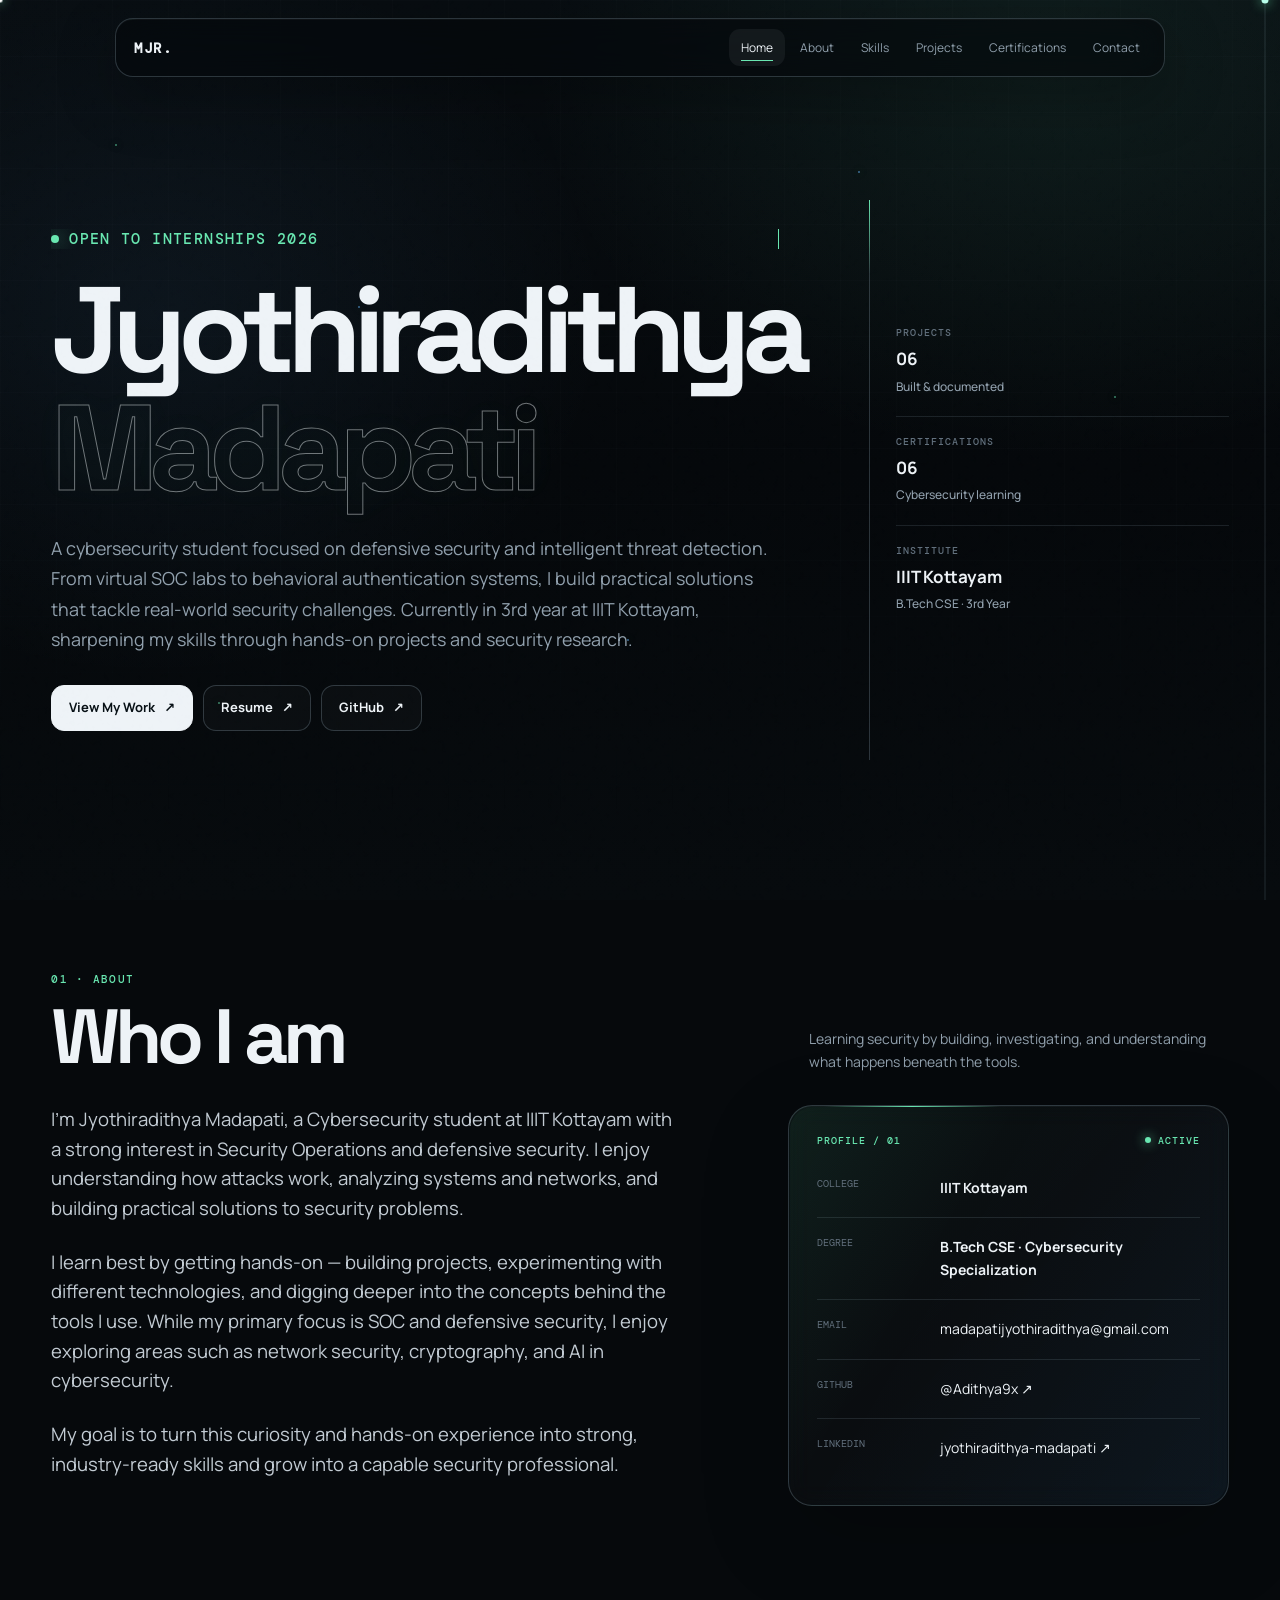
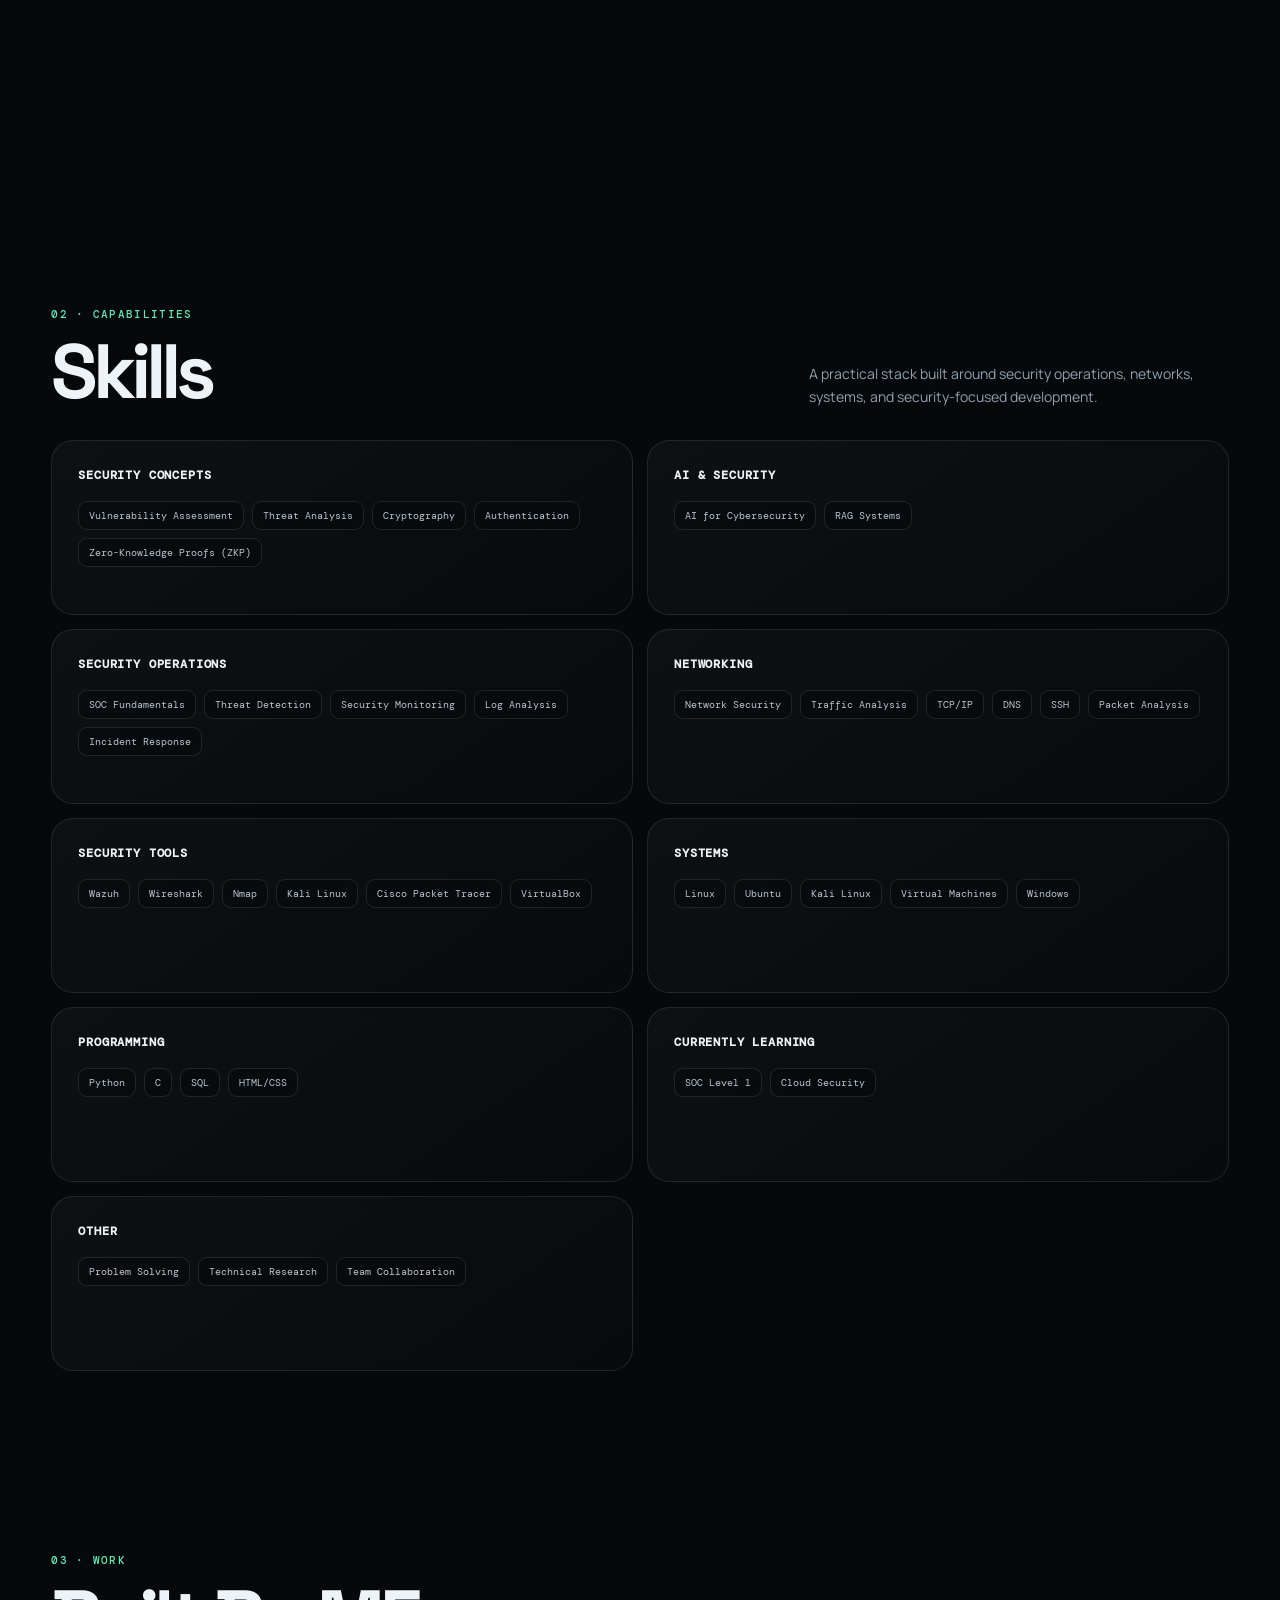
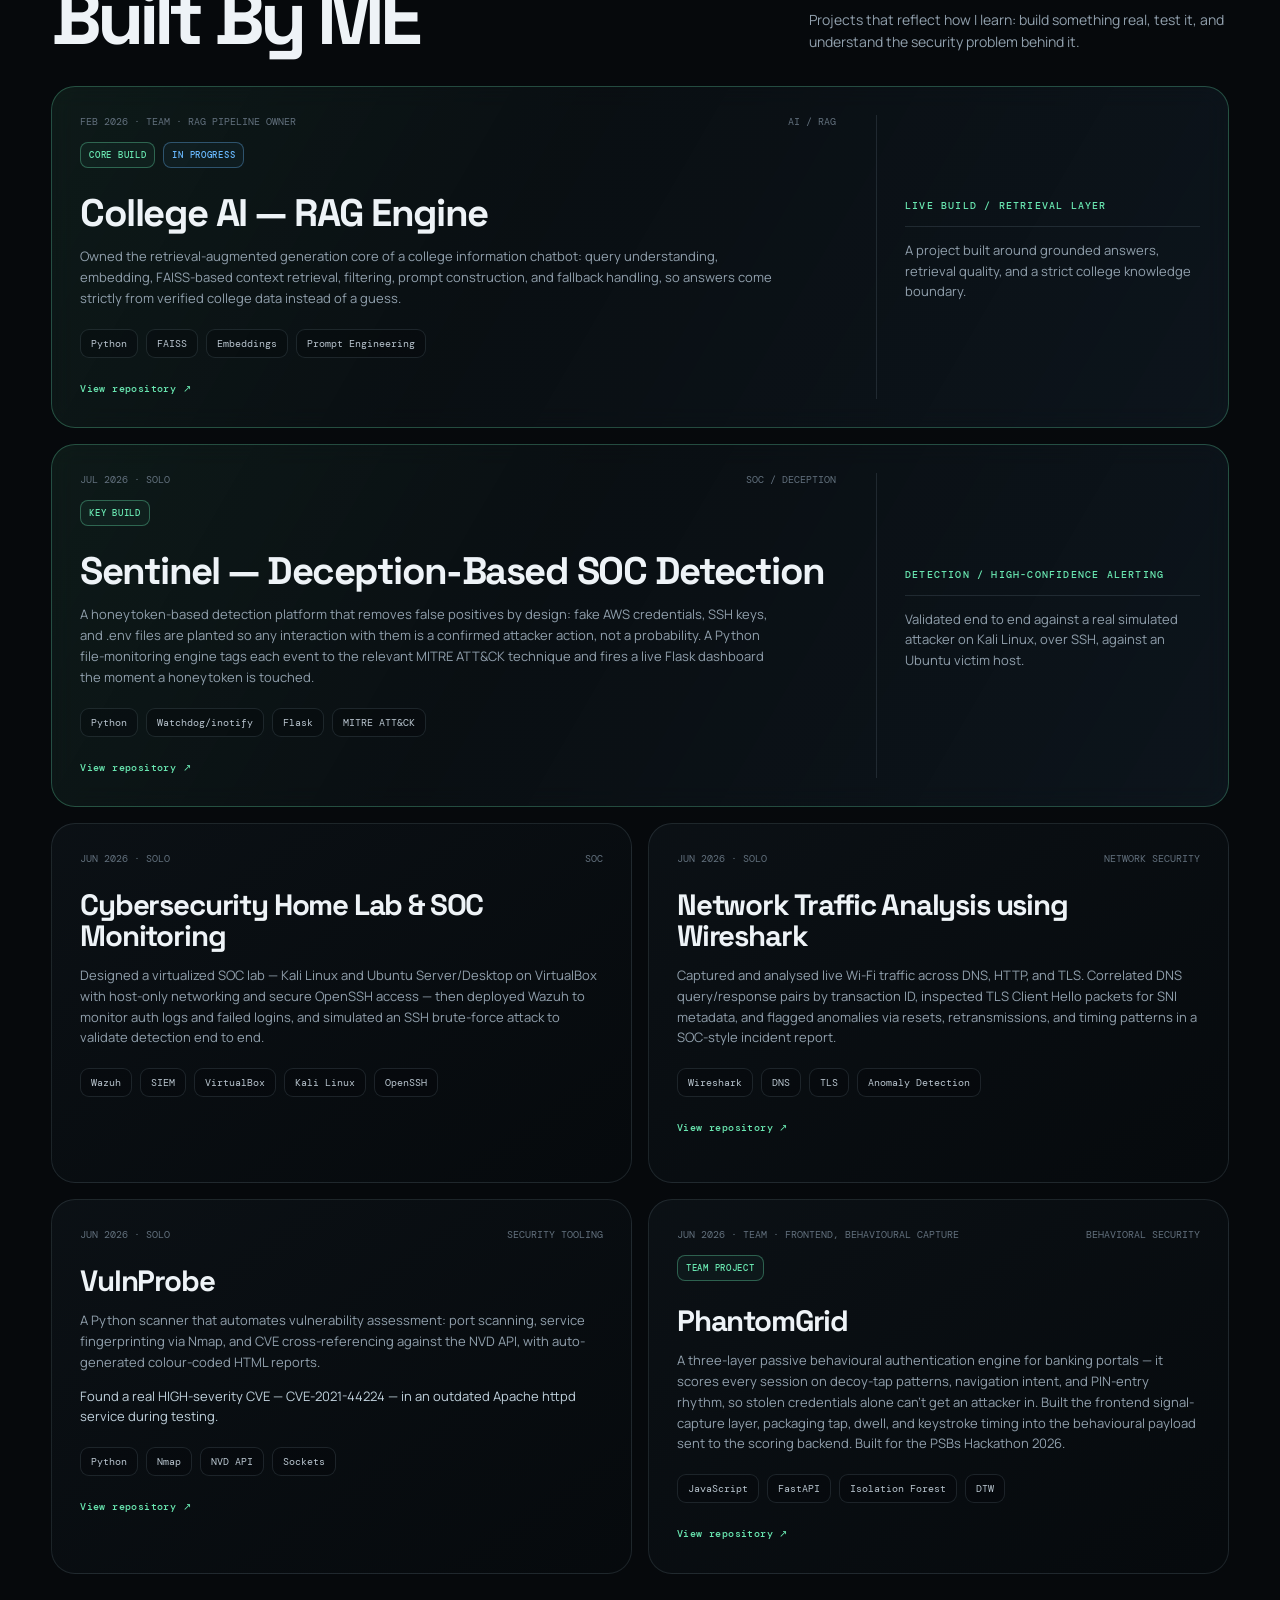
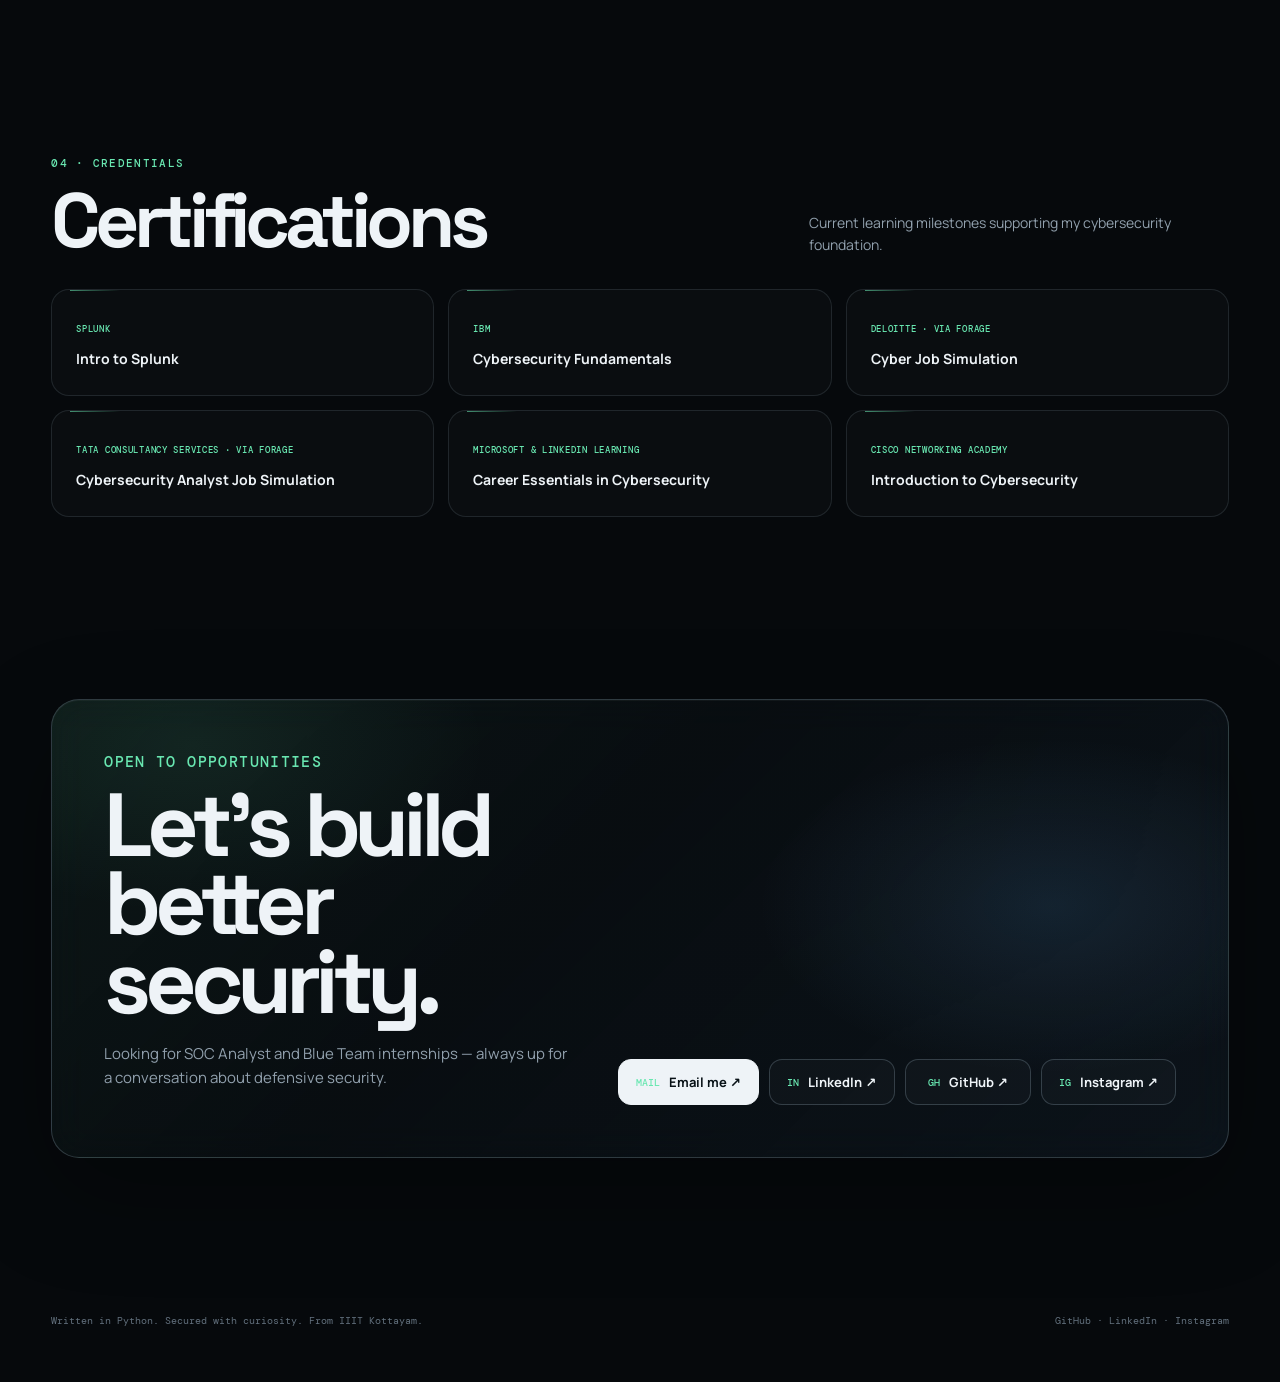
==== commit 7c182248: "Add files via upload" ====
--- a/index.html
+++ b/index.html
@@ -15,11 +15,11 @@
 .grid{position:fixed;inset:0;z-index:-4;pointer-events:none;opacity:.44;background-image:linear-gradient(rgba(165,200,215,.045) 1px,transparent 1px),linear-gradient(90deg,rgba(165,200,215,.045) 1px,transparent 1px);background-size:56px 56px;mask-image:linear-gradient(to bottom,black 0%,black 55%,transparent 100%);transform:translateY(calc(var(--scroll,0px)*-.035))}
 .telemetry{position:fixed;inset:0;z-index:-3;pointer-events:none;overflow:hidden}.telemetry i{position:absolute;width:2px;height:2px;border-radius:50%;background:var(--green);box-shadow:0 0 12px rgba(105,231,177,.7);opacity:.55}.telemetry i:nth-child(1){left:9%;top:16%}.telemetry i:nth-child(2){left:28%;top:34%;background:var(--blue)}.telemetry i:nth-child(3){left:67%;top:19%;background:var(--blue)}.telemetry i:nth-child(4){left:87%;top:44%}.telemetry i:nth-child(5){left:49%;top:71%;background:var(--blue)}.telemetry i:nth-child(6){left:17%;top:78%}.trace{position:absolute;height:1px;background:linear-gradient(90deg,transparent,var(--green),transparent);opacity:.22;animation:trace 7s linear infinite}.trace.t1{width:24%;top:23%;left:-24%}.trace.t2{width:18%;top:62%;left:-18%;animation-delay:2.2s;background:linear-gradient(90deg,transparent,var(--blue),transparent)}@keyframes trace{to{transform:translateX(560vw)}}
 .noise{position:fixed;inset:0;z-index:50;pointer-events:none;opacity:.025;background-image:url("data:image/svg+xml,%3Csvg viewBox='0 0 160 160' xmlns='http://www.w3.org/2000/svg'%3E%3Cfilter id='n'%3E%3CfeTurbulence type='fractalNoise' baseFrequency='.85' numOctaves='3' stitchTiles='stitch'/%3E%3C/filter%3E%3Crect width='100%25' height='100%25' filter='url(%23n)' opacity='.35'/%3E%3C/svg%3E")}
-.cursor-dot,.cursor-ring{position:fixed;left:0;top:0;pointer-events:none;z-index:1000;mix-blend-mode:screen}.cursor-dot{width:6px;height:6px;border-radius:50%;background:#fff;box-shadow:0 0 12px var(--green),0 0 26px rgba(105,185,255,.35);transform:translate(-50%,-50%)}.cursor-ring{width:30px;height:30px;border:1px solid rgba(105,231,177,.7);border-radius:50%;transform:translate(-50%,-50%);transition:width .35s var(--ease),height .35s var(--ease),border-color .35s,background .35s,transform .08s linear}.cursor-ring:after{content:"";position:absolute;inset:6px;border:1px dashed rgba(105,185,255,.35);border-radius:50%;animation:spin 8s linear infinite;transform-origin:center}.cursor-cross:before,.cursor-cross:after{content:"";position:absolute;background:rgba(105,231,177,.55)}.cursor-cross:before{width:1px;height:42px;left:50%;top:-6px}.cursor-cross:after{height:1px;width:42px;top:50%;left:-6px}.cursor-ring.hover{width:52px;height:52px;border-color:var(--hot);background:rgba(105,231,177,.045)}.cursor-ring.card{width:68px;height:68px;border-color:rgba(105,185,255,.75)}.cursor-ring.click{width:20px;height:20px}
+.cursor-dot,.cursor-ring{position:fixed;left:0;top:0;pointer-events:none;z-index:1000;mix-blend-mode:screen}.cursor-dot{width:5px;height:5px;border-radius:50%;background:#fff;box-shadow:0 0 10px var(--green),0 0 24px rgba(105,185,255,.3);transform:translate(-50%,-50%)}.cursor-ring{width:38px;height:38px;border:1px solid rgba(105,231,177,.32);border-radius:50%;transform:translate(-50%,-50%);transition:width .3s var(--ease),height .3s var(--ease),border-color .3s,background .3s,box-shadow .3s,transform .08s linear}.cursor-ring:before{content:"";position:absolute;inset:4px;border:1px solid transparent;border-top-color:rgba(105,231,177,.9);border-right-color:rgba(105,185,255,.55);border-radius:50%;animation:cursorOrbit 2.8s linear infinite}.cursor-ring:after{content:"";position:absolute;width:3px;height:3px;left:50%;top:-2px;border-radius:50%;background:var(--hot);box-shadow:0 0 8px var(--green);transform:translateX(-50%)}.cursor-cross:before,.cursor-cross:after{content:"";position:absolute;background:rgba(105,231,177,.4)}.cursor-cross:before{width:1px;height:14px;left:50%;top:-23px;box-shadow:0 47px 0 rgba(105,231,177,.4)}.cursor-cross:after{height:1px;width:14px;top:50%;left:-23px;box-shadow:47px 0 0 rgba(105,231,177,.4)}@keyframes cursorOrbit{to{transform:rotate(360deg)}}.cursor-ring.hover{width:50px;height:50px;border-color:rgba(184,255,234,.8);background:rgba(105,231,177,.035);box-shadow:0 0 22px rgba(105,231,177,.08)}.cursor-ring.card{width:64px;height:64px;border-color:rgba(105,185,255,.65)}.cursor-ring.click{width:24px;height:24px}
 .scroll-progress{position:fixed;right:14px;top:0;bottom:0;width:2px;background:rgba(180,210,225,.08);z-index:85;pointer-events:none}.scroll-progress .scroll-fill{position:absolute;top:0;left:0;width:100%;height:var(--progress,0%);background:linear-gradient(to bottom,var(--green),var(--blue));box-shadow:0 0 10px rgba(105,231,177,.45);transform-origin:top}.scroll-progress .scroll-cap{position:absolute;left:50%;top:clamp(0px,var(--progress,0%),100%);width:7px;height:7px;border-radius:50%;background:var(--hot);box-shadow:0 0 12px var(--green);transform:translate(-50%,-50%)}
 .shell{width:min(var(--max),calc(100% - 2*var(--gutter)));margin:auto}.topbar{position:fixed;top:18px;left:50%;transform:translateX(-50%);z-index:90;width:min(1050px,calc(100% - 2*var(--gutter)));display:flex;align-items:center;justify-content:space-between;padding:10px 12px 10px 18px;border:1px solid var(--line2);border-radius:18px;background:rgba(5,9,12,.66);backdrop-filter:blur(18px) saturate(130%);box-shadow:0 20px 60px rgba(0,0,0,.28),inset 0 1px 0 rgba(255,255,255,.035);overflow:hidden}.topbar:after{content:"";position:absolute;top:0;left:-20%;width:22%;height:1px;background:linear-gradient(90deg,transparent,var(--green),transparent);animation:barSweep 6s linear infinite}.brand{font:600 14px 'DM Mono',monospace;letter-spacing:.12em}.nav{display:flex;gap:3px}.nav a{position:relative;padding:9px 12px;border-radius:11px;color:var(--muted);font-size:12px;transition:.35s var(--ease)}.nav a:after{content:"";position:absolute;left:12px;right:12px;bottom:5px;height:1px;background:var(--green);transform:scaleX(0);transform-origin:left;transition:.35s var(--ease)}.nav a:hover,.nav a.active{color:var(--text);background:rgba(255,255,255,.055)}.nav a.active:after{transform:scaleX(1)}@keyframes barSweep{to{transform:translateX(620%)}}
 section{scroll-margin-top:110px;position:relative}.home{min-height:100svh;display:grid;align-items:center;padding:150px 0 90px}.home-grid{display:grid;grid-template-columns:minmax(0,1fr) minmax(260px,360px);gap:7vw;align-items:center}.eyebrow{display:flex;align-items:center;gap:10px;color:var(--green);font:500 clamp(13px,1.2vw,16px) 'DM Mono',monospace;letter-spacing:.09em;text-transform:uppercase}.status-dot{flex:0 0 8px;width:8px;height:8px;border-radius:50%;background:var(--green);box-shadow:0 0 20px var(--green);animation:pulse 1.8s ease-in-out infinite;transform-origin:center;position:relative;z-index:2}.eyebrow{overflow:visible}.eyebrow.type-in{overflow:hidden}@keyframes pulse{50%{transform:scale(1.4);opacity:.55}}
-.name{font-family:'Space Grotesk',Manrope,sans-serif;font-size:clamp(66px,9.5vw,154px);line-height:.9;letter-spacing:-.075em;margin:24px 0 28px;max-width:980px;overflow:visible}.name .solid{display:block;white-space:nowrap}.name .outline{display:block;margin-top:.025em;white-space:nowrap;color:transparent;-webkit-text-stroke:1px rgba(238,243,247,.45);text-shadow:0 0 30px rgba(105,231,177,.035)}.hero-copy{max-width:760px;color:var(--muted);font-size:clamp(16px,1.4vw,20px);line-height:1.7}.actions{display:flex;gap:10px;flex-wrap:wrap;margin-top:30px}.btn{position:relative;display:inline-flex;align-items:center;gap:9px;min-height:46px;padding:0 17px;border:1px solid var(--line2);border-radius:13px;background:rgba(255,255,255,.025);overflow:hidden;font-size:13px;font-weight:700;transition:transform .35s var(--ease),border-color .35s,background .35s,box-shadow .35s}.btn:before{content:"";position:absolute;inset:0;background:linear-gradient(100deg,transparent 25%,rgba(255,255,255,.25),transparent 75%);transform:translateX(-130%);transition:transform .65s var(--ease)}.btn:hover{transform:translateY(-4px);border-color:rgba(105,231,177,.55);box-shadow:0 14px 40px rgba(0,0,0,.3),0 0 24px rgba(105,231,177,.06)}.btn:hover:before{transform:translateX(130%)}.btn.primary{background:var(--text);color:#071015;border-color:var(--text)}.btn.primary:hover{background:var(--hot);border-color:var(--hot)}
+.name{font-family:'Space Grotesk',Manrope,sans-serif;font-size:clamp(66px,9.5vw,154px);line-height:.94;letter-spacing:-.075em;margin:24px 0 28px;max-width:980px;overflow:visible}.name .solid,.name .outline{display:block;white-space:nowrap;opacity:0;visibility:hidden}.name .outline{margin-top:.025em;color:transparent;-webkit-text-stroke:1px rgba(238,243,247,.45);text-shadow:0 0 30px rgba(105,231,177,.035)}.hero-copy{max-width:760px;color:var(--muted);font-size:clamp(16px,1.4vw,20px);line-height:1.7}.actions{display:flex;gap:10px;flex-wrap:wrap;margin-top:30px}.btn{position:relative;display:inline-flex;align-items:center;gap:9px;min-height:46px;padding:0 17px;border:1px solid var(--line2);border-radius:13px;background:rgba(255,255,255,.025);overflow:hidden;font-size:13px;font-weight:700;transition:transform .35s var(--ease),border-color .35s,background .35s,box-shadow .35s}.btn:before{content:"";position:absolute;inset:0;background:linear-gradient(100deg,transparent 25%,rgba(255,255,255,.25),transparent 75%);transform:translateX(-130%);transition:transform .65s var(--ease)}.btn:hover{transform:translateY(-4px);border-color:rgba(105,231,177,.55);box-shadow:0 14px 40px rgba(0,0,0,.3),0 0 24px rgba(105,231,177,.06)}.btn:hover:before{transform:translateX(130%)}.btn.primary{background:var(--text);color:#071015;border-color:var(--text)}.btn.primary:hover{background:var(--hot);border-color:var(--hot)}
 .side-telemetry{position:relative;padding-left:26px;align-self:stretch;min-height:560px;display:flex;flex-direction:column;justify-content:center;border-left:1px solid var(--line2)}.side-telemetry:before{content:"";position:absolute;left:-1px;top:0;width:1px;height:74px;background:linear-gradient(var(--green),transparent);animation:scanDown 4s ease-in-out infinite}@keyframes scanDown{50%{top:calc(100% - 74px)}}.metric{padding:18px 0;border-bottom:1px solid var(--line)}.metric:first-child{padding-top:0}.metric:last-child{border-bottom:0}.metric small{display:block;color:var(--dim);font:500 10px 'DM Mono',monospace;text-transform:uppercase;letter-spacing:.1em}.metric strong{display:block;margin-top:6px;font-size:17px}.metric .tiny{color:var(--muted);font-size:12px;font-weight:500}.home-bottom{margin-top:74px;display:grid;grid-template-columns:repeat(4,1fr);border-top:1px solid var(--line);border-bottom:1px solid var(--line)}.home-bottom .hstat{padding:20px 24px 20px 0;border-right:1px solid var(--line)}.hstat:last-child{border:0}.hstat b{font:600 21px 'DM Mono',monospace}.hstat small{display:block;color:var(--dim);font:400 9px 'DM Mono',monospace;text-transform:uppercase;letter-spacing:.08em;margin-top:5px}
 section.block{padding:72px 0 110px}.section-head{display:grid;grid-template-columns:1fr minmax(280px,420px);gap:40px;align-items:end;margin-bottom:32px}.section-kicker{color:var(--green);font:500 11px 'DM Mono',monospace;letter-spacing:.12em;text-transform:uppercase;margin-bottom:14px}.section-title{font-family:'Space Grotesk',sans-serif;font-size:clamp(44px,6vw,84px);line-height:.95;letter-spacing:-.065em;margin:0}.section-desc{color:var(--muted);font-size:14px;margin:0}.about-wrap{display:grid;grid-template-columns:minmax(0,1.18fr) minmax(300px,.82fr);gap:8vw;min-height:620px;align-items:start}.about-copy{font-size:clamp(16px,1.45vw,20px);color:#c2cbd3;max-width:820px}.about-copy p{margin:0 0 24px}.identity{position:relative;padding:28px;border:1px solid var(--line2);border-radius:24px;background:linear-gradient(135deg,rgba(105,231,177,.055),rgba(255,255,255,.018) 45%,rgba(105,185,255,.045));backdrop-filter:blur(12px);overflow:hidden;box-shadow:0 30px 90px rgba(0,0,0,.2),inset 0 1px 0 rgba(255,255,255,.035)}.identity:before{content:"";position:absolute;top:0;left:8%;width:40%;height:1px;background:linear-gradient(90deg,transparent,var(--green),transparent);animation:cardScan 5s linear infinite}.identity:after{content:"";position:absolute;inset:1px;border-radius:23px;background:linear-gradient(120deg,rgba(105,231,177,.05),transparent 35%,rgba(105,185,255,.04));pointer-events:none}.id-head{position:relative;z-index:1;display:flex;justify-content:space-between;align-items:center;margin-bottom:12px}.id-head span{font:500 10px 'DM Mono',monospace;color:var(--green);letter-spacing:.1em}.id-state{display:flex;align-items:center;gap:7px;color:var(--muted);font:400 10px 'DM Mono',monospace}.id-state i{width:6px;height:6px;border-radius:50%;background:var(--green);box-shadow:0 0 12px var(--green)}.id-row{position:relative;z-index:1;display:grid;grid-template-columns:105px 1fr;gap:18px;padding:18px 0;border-bottom:1px solid var(--line)}.id-row:last-child{border:0}.id-row small{color:var(--dim);font:400 10px 'DM Mono',monospace;text-transform:uppercase}.id-row b,.id-row a{font-size:14px}.id-row a{transition:color .25s}.id-row a:hover{color:var(--green)}
 .skills-grid{display:grid;grid-template-columns:repeat(2,1fr);gap:14px}.skill-card{position:relative;min-height:175px;padding:26px;border:1px solid var(--line);border-radius:22px;background:linear-gradient(145deg,rgba(255,255,255,.035),rgba(255,255,255,.012));backdrop-filter:blur(10px);overflow:hidden;transition:transform .5s var(--ease),border-color .4s,box-shadow .5s}.skill-card:before{content:"";position:absolute;inset:0;background:radial-gradient(260px 160px at var(--mx,50%) var(--my,0%),rgba(105,231,177,.11),transparent 70%);opacity:0;transition:.5s}.skill-card:after{content:"";position:absolute;top:0;left:-40%;width:34%;height:1px;background:linear-gradient(90deg,transparent,var(--green),transparent);opacity:0}.skill-card:hover{transform:translateY(-7px);border-color:rgba(105,231,177,.36);box-shadow:0 25px 65px rgba(0,0,0,.24)}.skill-card:hover:before{opacity:1}.skill-card:hover:after{opacity:1;animation:sweep 1.25s var(--ease)}@keyframes sweep{to{transform:translateX(410%)}}.skill-title{position:relative;z-index:1;font:600 12px 'DM Mono',monospace;letter-spacing:.07em;margin:0 0 18px}.tags{position:relative;z-index:1;display:flex;flex-wrap:wrap;gap:8px}.tag{position:relative;padding:7px 10px;border:1px solid var(--line);border-radius:9px;background:rgba(5,9,12,.32);color:#b9c5cf;font:400 10px 'DM Mono',monospace;overflow:hidden;transition:transform .3s var(--ease),color .3s,border-color .3s,background .3s}.tag:before{content:"";position:absolute;left:-110%;top:0;width:70%;height:100%;background:linear-gradient(100deg,transparent,rgba(184,255,234,.14),transparent);transition:left .45s}.tag:hover{transform:translateY(-3px);color:var(--hot);border-color:rgba(105,231,177,.5);background:rgba(105,231,177,.05)}.tag:hover:before{left:130%}
@@ -27,7 +27,7 @@
 .certs{display:grid;grid-template-columns:repeat(3,1fr);gap:14px}.cert{position:relative;padding:24px;border:1px solid var(--line);border-radius:18px;background:rgba(255,255,255,.018);transition:transform .45s var(--ease),border-color .4s,background .4s}.cert:before{content:"";position:absolute;top:0;left:18px;width:50px;height:1px;background:linear-gradient(90deg,var(--green),transparent);opacity:.6}.cert:hover{transform:translateY(-5px);border-color:rgba(105,231,177,.28);background:rgba(105,231,177,.025)}.cert small{font:500 9px 'DM Mono',monospace;color:var(--green);text-transform:uppercase;letter-spacing:.08em}.cert b{display:block;margin-top:9px;font-size:14px}.cert-note{color:var(--muted);font-size:13px;margin:0 0 24px;max-width:640px}
 .contact{position:relative;min-height:410px;padding:52px;border:1px solid var(--line2);border-radius:28px;background:linear-gradient(135deg,rgba(105,231,177,.065),rgba(10,16,20,.62) 42%,rgba(105,185,255,.06));backdrop-filter:blur(18px);overflow:hidden;box-shadow:0 35px 100px rgba(0,0,0,.3),inset 0 1px 0 rgba(255,255,255,.04)}.contact:before{content:"";position:absolute;inset:0;background:radial-gradient(420px 240px at 85% 45%,rgba(105,185,255,.11),transparent 70%),radial-gradient(420px 240px at 12% 10%,rgba(105,231,177,.08),transparent 70%);pointer-events:none}.contact:after{content:"";position:absolute;left:-25%;top:0;width:22%;height:1px;background:linear-gradient(90deg,transparent,var(--hot),transparent);animation:contactSweep 5s linear infinite}.contact-inner{position:relative;z-index:1;display:grid;grid-template-columns:1fr auto;gap:50px;align-items:end;height:100%}.contact-title{font-family:'Space Grotesk',sans-serif;font-size:clamp(48px,7vw,100px);line-height:.88;letter-spacing:-.07em;margin:14px 0 20px;max-width:900px}.contact-copy{color:var(--muted);max-width:620px;font-size:15px}.contact-links{display:flex;flex-wrap:wrap;gap:10px;justify-content:flex-end}.social{min-width:126px;justify-content:center}.social .ico{font:500 10px 'DM Mono',monospace;color:var(--green)}@keyframes contactSweep{to{transform:translateX(620%)}}
 footer{padding:46px 0 55px;display:flex;justify-content:space-between;gap:20px;color:var(--dim);font:400 10px 'DM Mono',monospace}footer a:hover{color:var(--green)}
-.reveal{opacity:0;transform:translateY(34px);transition:opacity .8s var(--ease),transform .8s var(--ease)}.reveal.in{opacity:1;transform:none}.stagger>*{opacity:0;transform:translateY(24px);transition:opacity .65s var(--ease),transform .65s var(--ease)}.stagger.in>*{opacity:1;transform:none}.stagger.in>*:nth-child(2){transition-delay:.06s}.stagger.in>*:nth-child(3){transition-delay:.12s}.stagger.in>*:nth-child(4){transition-delay:.18s}.stagger.in>*:nth-child(5){transition-delay:.24s}.stagger.in>*:nth-child(6){transition-delay:.3s}.type-in{overflow:hidden;white-space:nowrap;border-right:1px solid var(--green);width:max-content;max-width:100%;animation:typing 1.2s steps(30,end) .3s both,blink .8s step-end infinite}.home-ready .type-in{animation:typing 1.2s steps(30,end) .3s both,blink .8s step-end 2}.home-ready .name .solid{animation:nameIn .85s var(--ease) .15s both}.home-ready .name .outline{animation:nameIn .9s var(--ease) .28s both}@keyframes typing{from{width:0}to{width:100%}}@keyframes blink{50%{border-color:transparent}}@keyframes nameIn{from{opacity:0;transform:translateX(-34px);filter:blur(8px)}to{opacity:1;transform:none;filter:none}}
+.reveal{opacity:0;transform:translateY(34px);transition:opacity .8s var(--ease),transform .8s var(--ease)}.reveal.in{opacity:1;transform:none}.stagger>*{opacity:0;transform:translateY(24px);transition:opacity .65s var(--ease),transform .65s var(--ease)}.stagger.in>*{opacity:1;transform:none}.stagger.in>*:nth-child(2){transition-delay:.06s}.stagger.in>*:nth-child(3){transition-delay:.12s}.stagger.in>*:nth-child(4){transition-delay:.18s}.stagger.in>*:nth-child(5){transition-delay:.24s}.stagger.in>*:nth-child(6){transition-delay:.3s}.type-in{overflow:hidden;white-space:nowrap;border-right:1px solid var(--green);width:max-content;max-width:100%;animation:typing 1.2s steps(30,end) .3s both,blink .8s step-end infinite}.home-ready .type-in{animation:typing 1.2s steps(30,end) .3s both,blink .8s step-end 2}.home-ready .name .solid,.home-ready .name .outline{visibility:visible}.home-ready .name .solid{animation:nameIn .85s var(--ease) .15s both}.home-ready .name .outline{animation:nameIn .9s var(--ease) .28s both}@keyframes typing{from{width:0}to{width:100%}}@keyframes blink{50%{border-color:transparent}}@keyframes nameIn{from{opacity:0;transform:translateX(-34px);filter:blur(8px)}to{opacity:1;transform:none;filter:none}}
 .scan-line{position:absolute;left:0;right:0;height:1px;top:0;background:linear-gradient(90deg,transparent,var(--green),transparent);opacity:.0;pointer-events:none}.hover-scan:hover .scan-line{opacity:.75;animation:scanAcross 1.2s var(--ease)}@keyframes scanAcross{from{transform:translateY(0)}to{transform:translateY(220px)}}
 .menu-toggle{display:none;background:transparent;color:var(--text);border:1px solid var(--line);border-radius:10px;padding:8px 10px;font:500 11px 'DM Mono',monospace}@media(max-width:1000px){.home-grid,.about-wrap{grid-template-columns:1fr}.side-telemetry{display:grid;grid-template-columns:repeat(3,1fr);gap:20px;border-left:0;border-top:1px solid var(--line2);padding:24px 0 0}.side-telemetry:before{left:0;top:-1px;width:70px;height:1px;animation:none}.metric{border-bottom:0;padding:0}.project.featured{grid-template-columns:1fr}.project.featured .project-side{border-left:0;border-top:1px solid var(--line);padding:20px 0 0}.home-bottom{grid-template-columns:repeat(2,1fr)}.home-bottom .hstat:nth-child(2){border-right:0}.home-bottom .hstat:nth-child(3){border-top:1px solid var(--line)}.certs{grid-template-columns:repeat(2,1fr)}}
 @media(max-width:700px){body{cursor:auto}.cursor-dot,.cursor-ring{display:none}.nav{display:none;position:absolute;top:calc(100% + 8px);left:0;right:0;padding:8px;border:1px solid var(--line2);border-radius:14px;background:rgba(5,9,12,.94);backdrop-filter:blur(18px);flex-direction:column}.nav.open{display:flex}.nav a{padding:10px 12px}.menu-toggle{display:inline-flex}.topbar{width:calc(100% - 24px)}.home{padding-top:125px}.name{font-size:clamp(48px,15vw,88px);line-height:.92;letter-spacing:-.065em}.name .outline{margin-top:.04em}.side-telemetry{min-height:0;align-self:auto;padding-left:0}.section-head{grid-template-columns:1fr;gap:18px}.skills-grid,.projects{grid-template-columns:1fr}.project.featured{grid-column:span 1}.project.featured .project-title{font-size:clamp(28px,9vw,42px)}.project-meta{flex-wrap:wrap}.id-row{grid-template-columns:90px 1fr;gap:12px}.certs{grid-template-columns:1fr}.contact{padding:30px;min-height:480px}.contact-inner{grid-template-columns:1fr;align-content:center}.contact-links{justify-content:flex-start}.social{min-width:0}.side-telemetry{grid-template-columns:1fr 1fr}.shell{width:min(var(--max),calc(100% - 28px))}section.block{padding:70px 0 90px}.section-head{margin-bottom:24px}.about-wrap{min-height:auto;gap:34px}.about-copy{font-size:16px}footer{display:block}.footer-links{margin-top:12px}}
@@ -88,7 +88,7 @@
 const root=document.documentElement;
 const progressFill=document.querySelector('.scroll-fill'),progressCap=document.querySelector('.scroll-cap');function updateScrollUI(){const max=document.documentElement.scrollHeight-window.innerHeight;const p=max>0?Math.min(1,Math.max(0,window.scrollY/max)):0;root.style.setProperty('--scroll',window.scrollY+'px');root.style.setProperty('--progress',(p*100)+'%');if(progressFill)progressFill.style.height=(p*100)+'%';if(progressCap)progressCap.style.top=(p*100)+'%'}window.addEventListener('scroll',updateScrollUI,{passive:true});window.addEventListener('resize',updateScrollUI);updateScrollUI();
 const io=new IntersectionObserver(es=>es.forEach(e=>{if(e.isIntersecting){e.target.classList.add('in');io.unobserve(e.target)}}),{threshold:.12,rootMargin:'0px 0px -7% 0px'});document.querySelectorAll('.reveal,.stagger').forEach(e=>io.observe(e));
-const home=document.querySelector('[data-home]');requestAnimationFrame(()=>setTimeout(()=>home?.classList.add('home-ready'),80));
+const home=document.querySelector('[data-home]');const startHome=()=>requestAnimationFrame(()=>setTimeout(()=>home?.classList.add('home-ready'),120));if(document.fonts?.ready){document.fonts.ready.then(startHome).catch(startHome)}else{startHome()}
 const links=[...document.querySelectorAll('.nav a')], sections=links.map(a=>document.querySelector(a.getAttribute('href')));const navIO=new IntersectionObserver(es=>es.forEach(e=>{if(e.isIntersecting){links.forEach(a=>a.classList.toggle('active',a.getAttribute('href')==='#'+e.target.id))}}),{rootMargin:'-35% 0px -55% 0px',threshold:0});sections.forEach(s=>s&&navIO.observe(s));
 const ring=document.querySelector('.cursor-ring'),dot=document.querySelector('.cursor-dot');let mx=-100,my=-100,rx=-100,ry=-100,angle=0;window.addEventListener('pointermove',e=>{mx=e.clientX;my=e.clientY;dot.style.left=mx+'px';dot.style.top=my+'px'});function cursorTick(){rx+=(mx-rx)*.16;ry+=(my-ry)*.16;angle=(angle+0.7)%360;ring.style.left=rx+'px';ring.style.top=ry+'px';ring.style.setProperty('--spin-angle',angle+'deg');ring.style.transform='translate(-50%,-50%) rotate('+angle+'deg)';requestAnimationFrame(cursorTick)}cursorTick();document.querySelectorAll('a,.tag,.btn').forEach(el=>{el.addEventListener('mouseenter',()=>ring.classList.add('hover'));el.addEventListener('mouseleave',()=>ring.classList.remove('hover'))});document.querySelectorAll('.project,.skill-card,.identity,.contact').forEach(el=>{el.addEventListener('pointerenter',()=>ring.classList.add('card'));el.addEventListener('pointerleave',()=>ring.classList.remove('card'));el.addEventListener('pointermove',e=>{const r=el.getBoundingClientRect();el.style.setProperty('--mx',(e.clientX-r.left)+'px');el.style.setProperty('--my',(e.clientY-r.top)+'px')})});window.addEventListener('pointerdown',()=>ring.classList.add('click'));window.addEventListener('pointerup',()=>ring.classList.remove('click'));const menu=document.querySelector('.menu-toggle'),nav=document.querySelector('.nav');menu?.addEventListener('click',()=>{const open=nav.classList.toggle('open');menu.setAttribute('aria-expanded',open?'true':'false')});nav?.querySelectorAll('a').forEach(a=>a.addEventListener('click',()=>{nav.classList.remove('open');menu?.setAttribute('aria-expanded','false')}));
 </script>
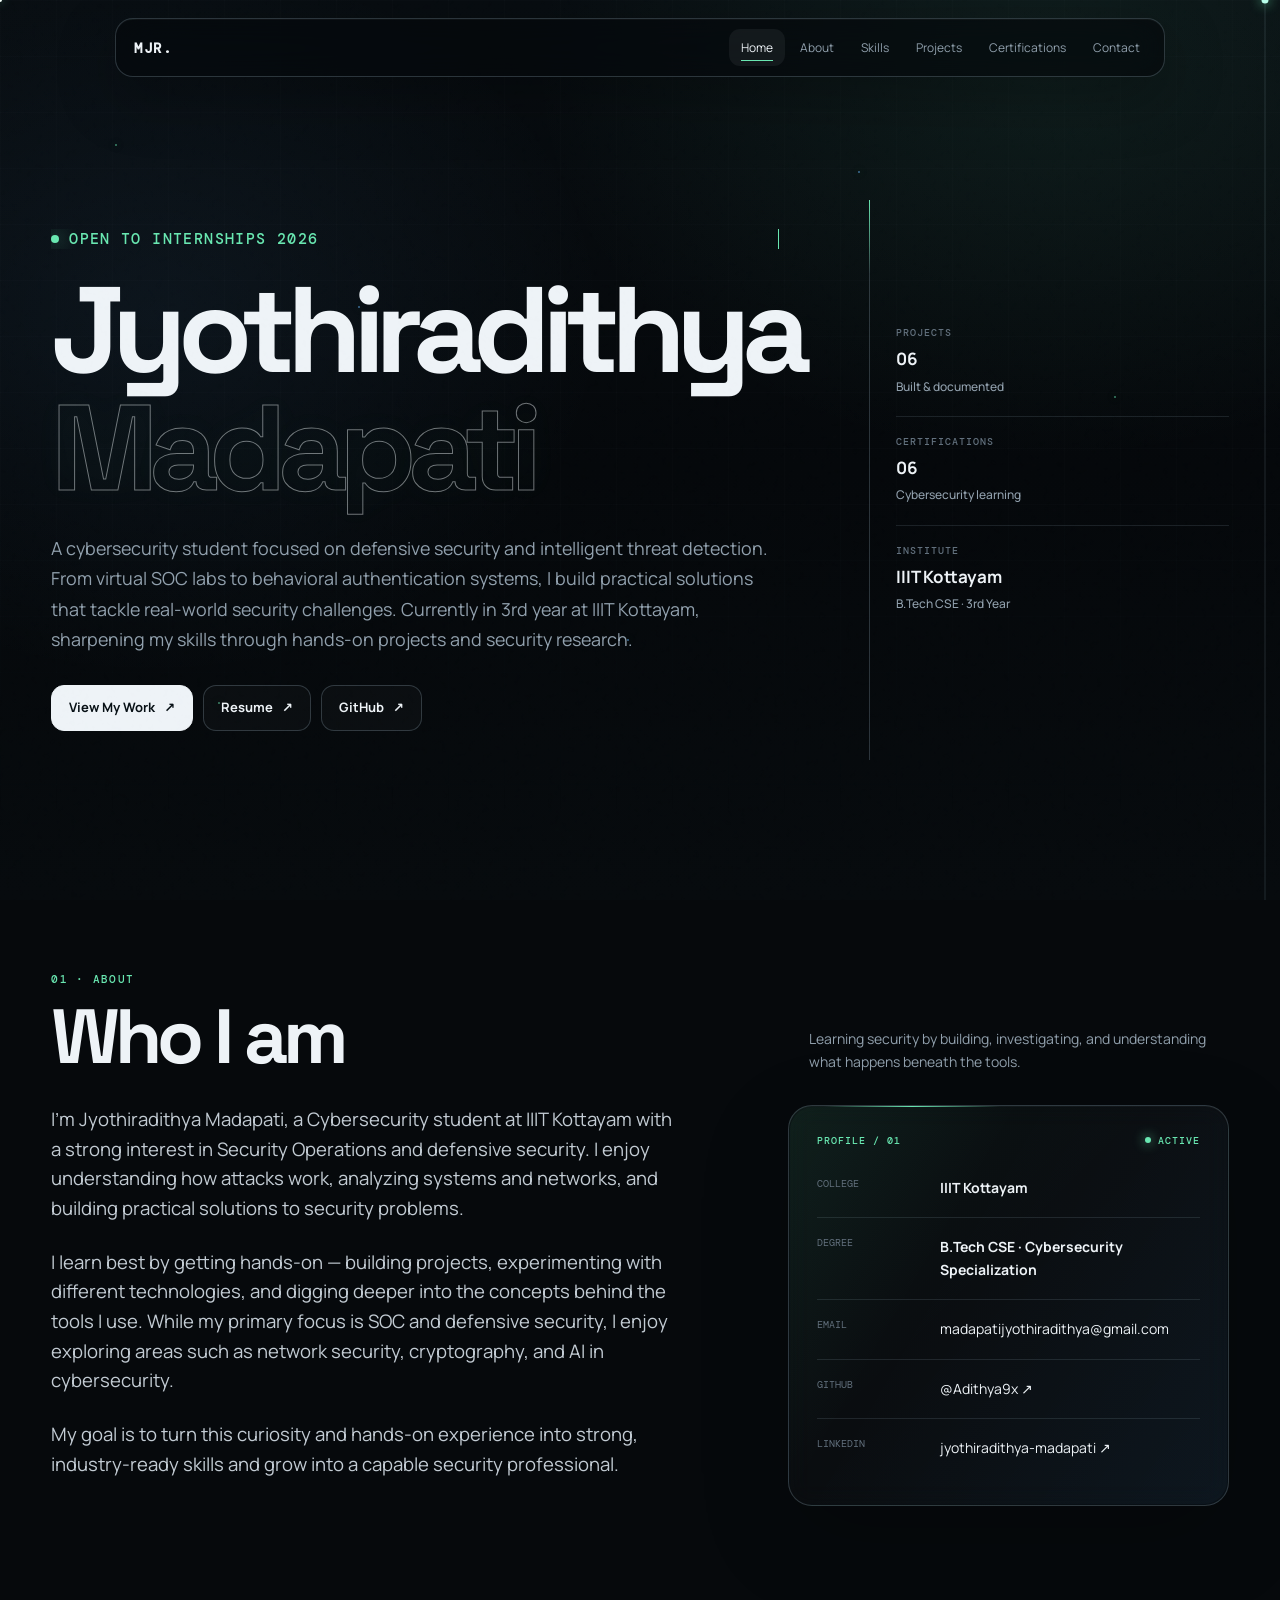
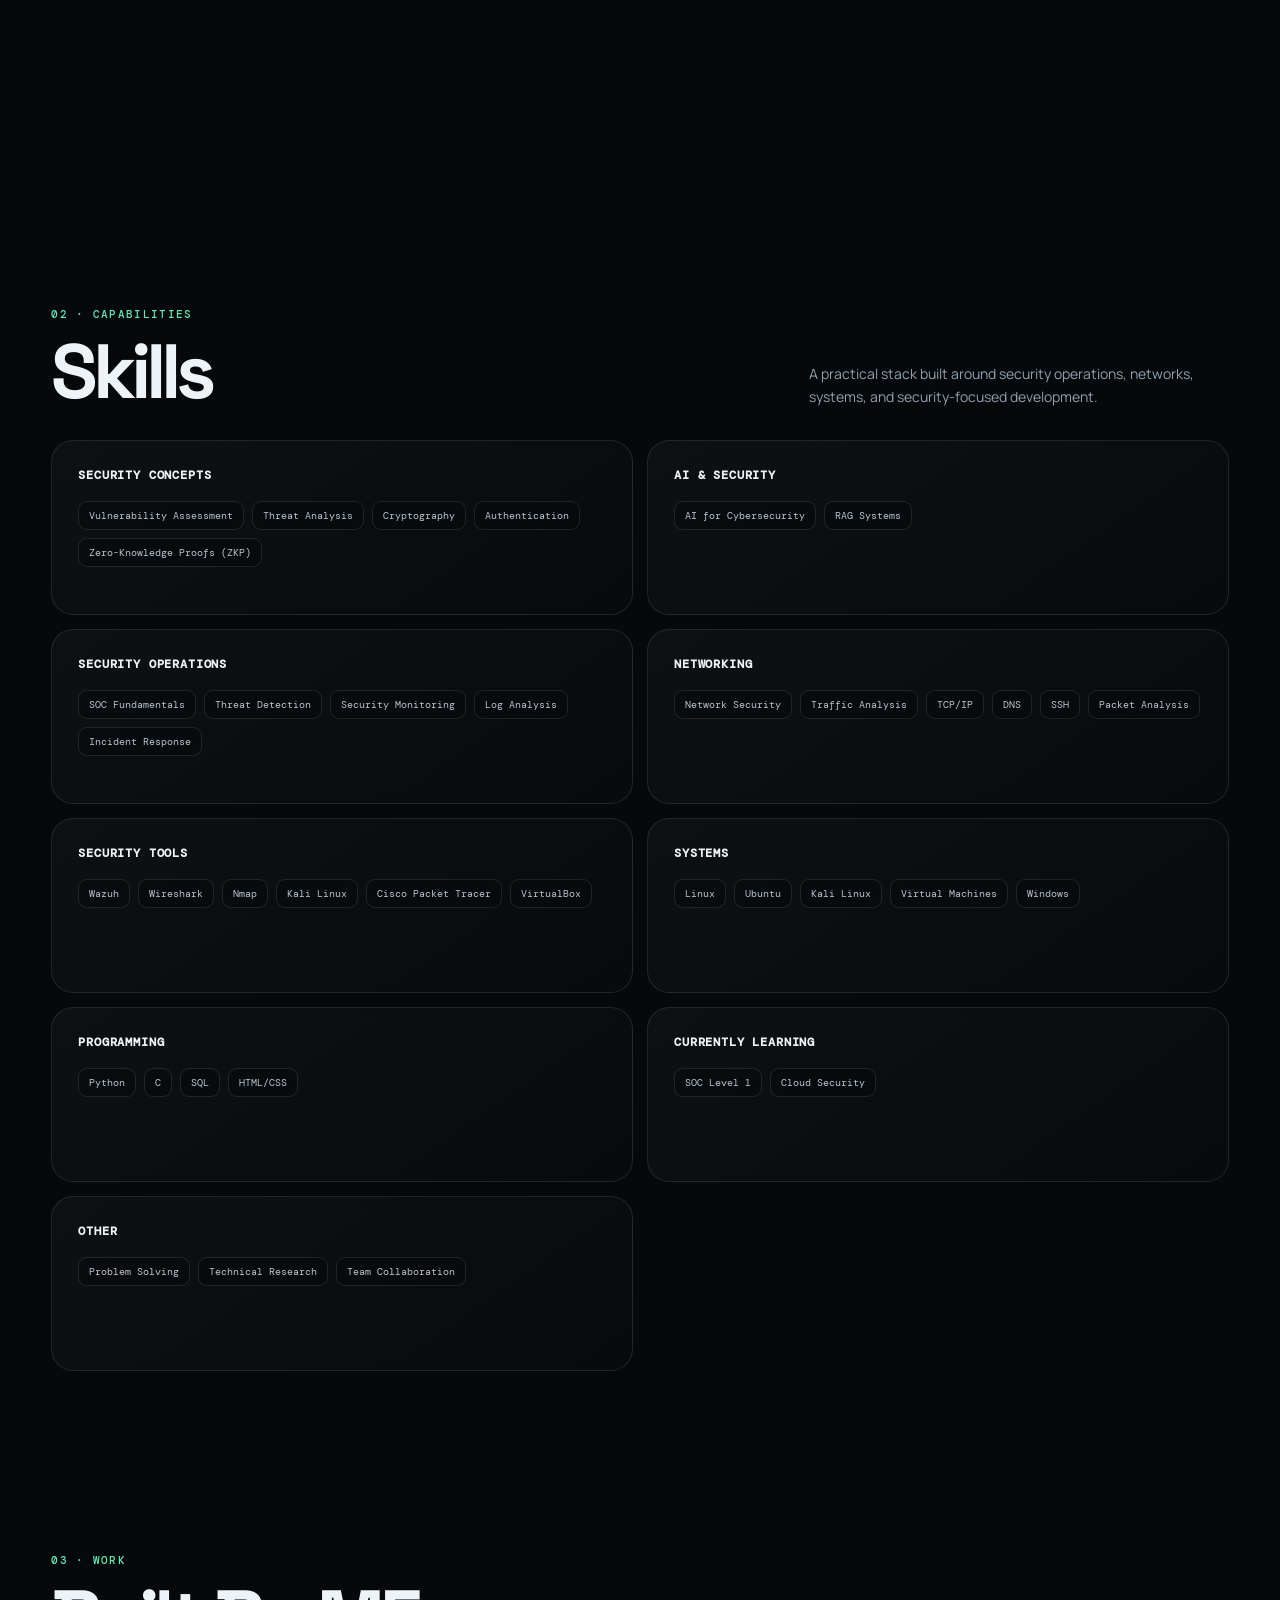
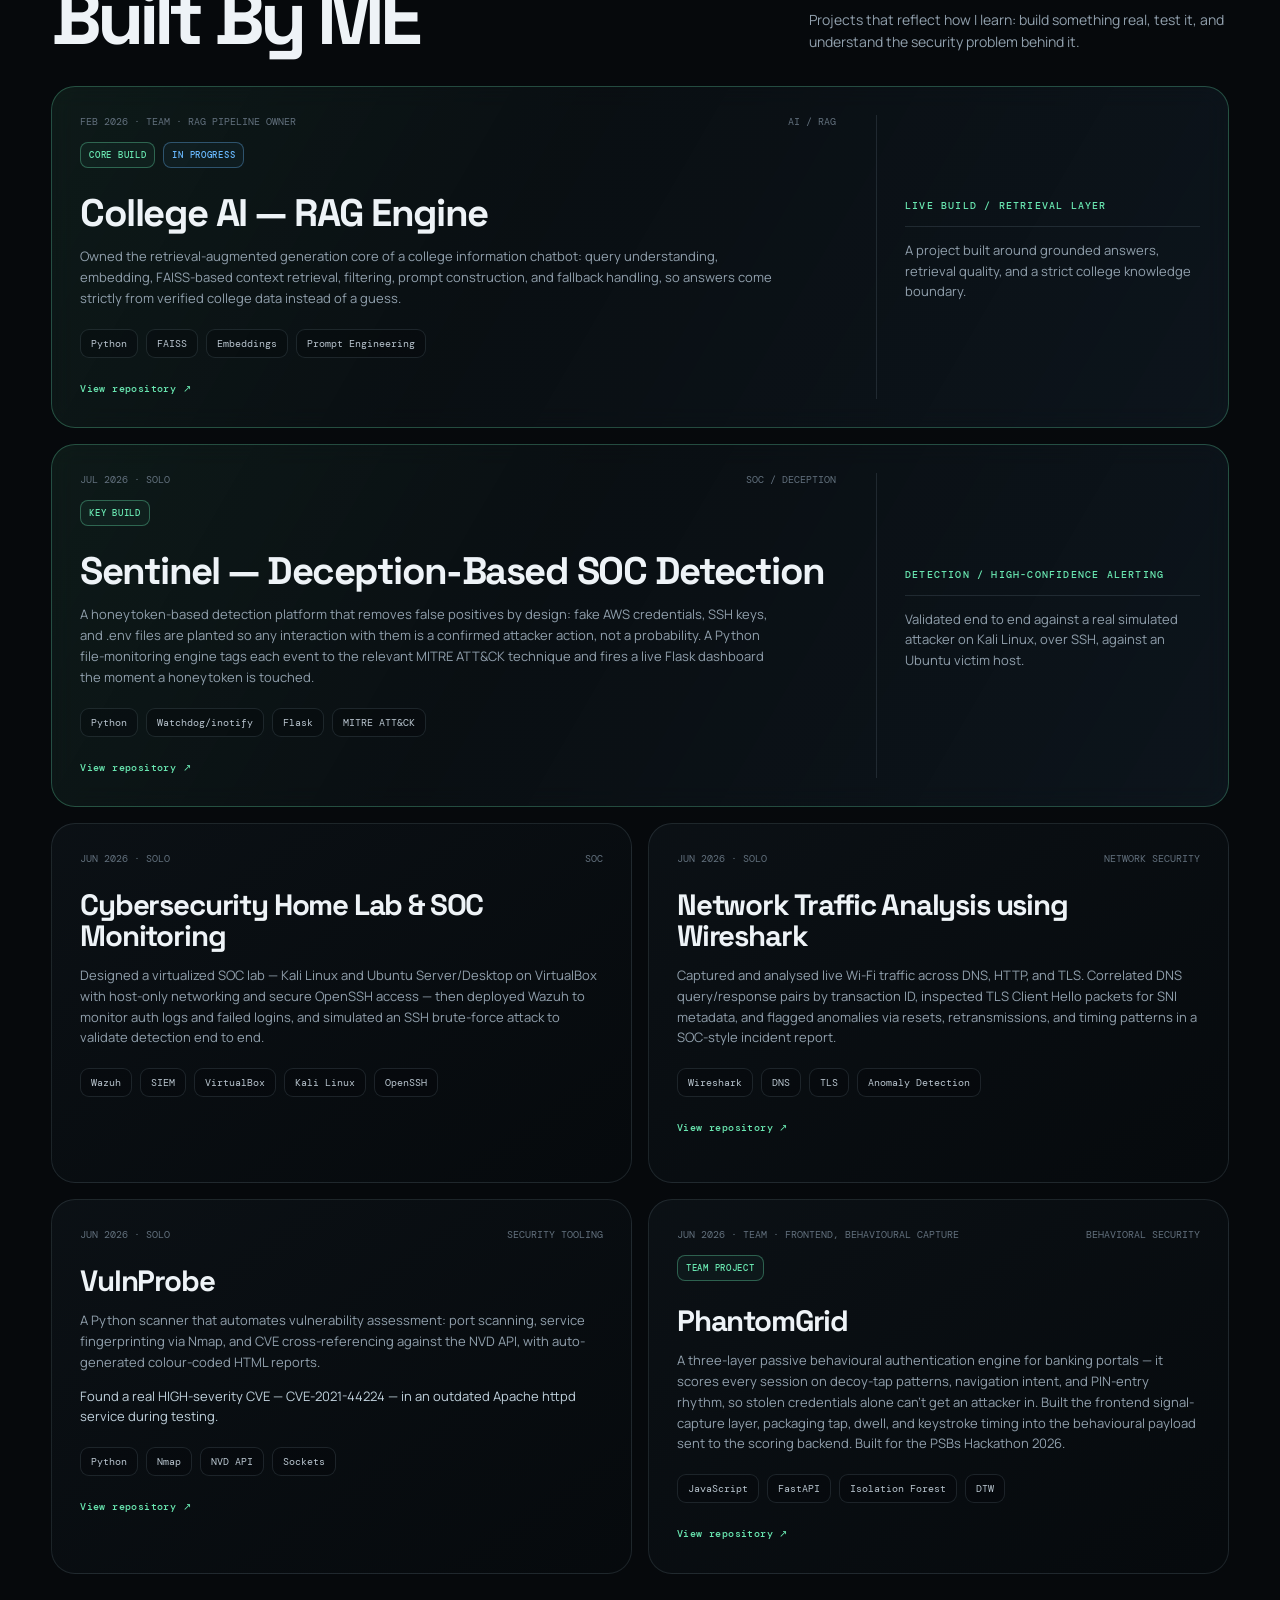
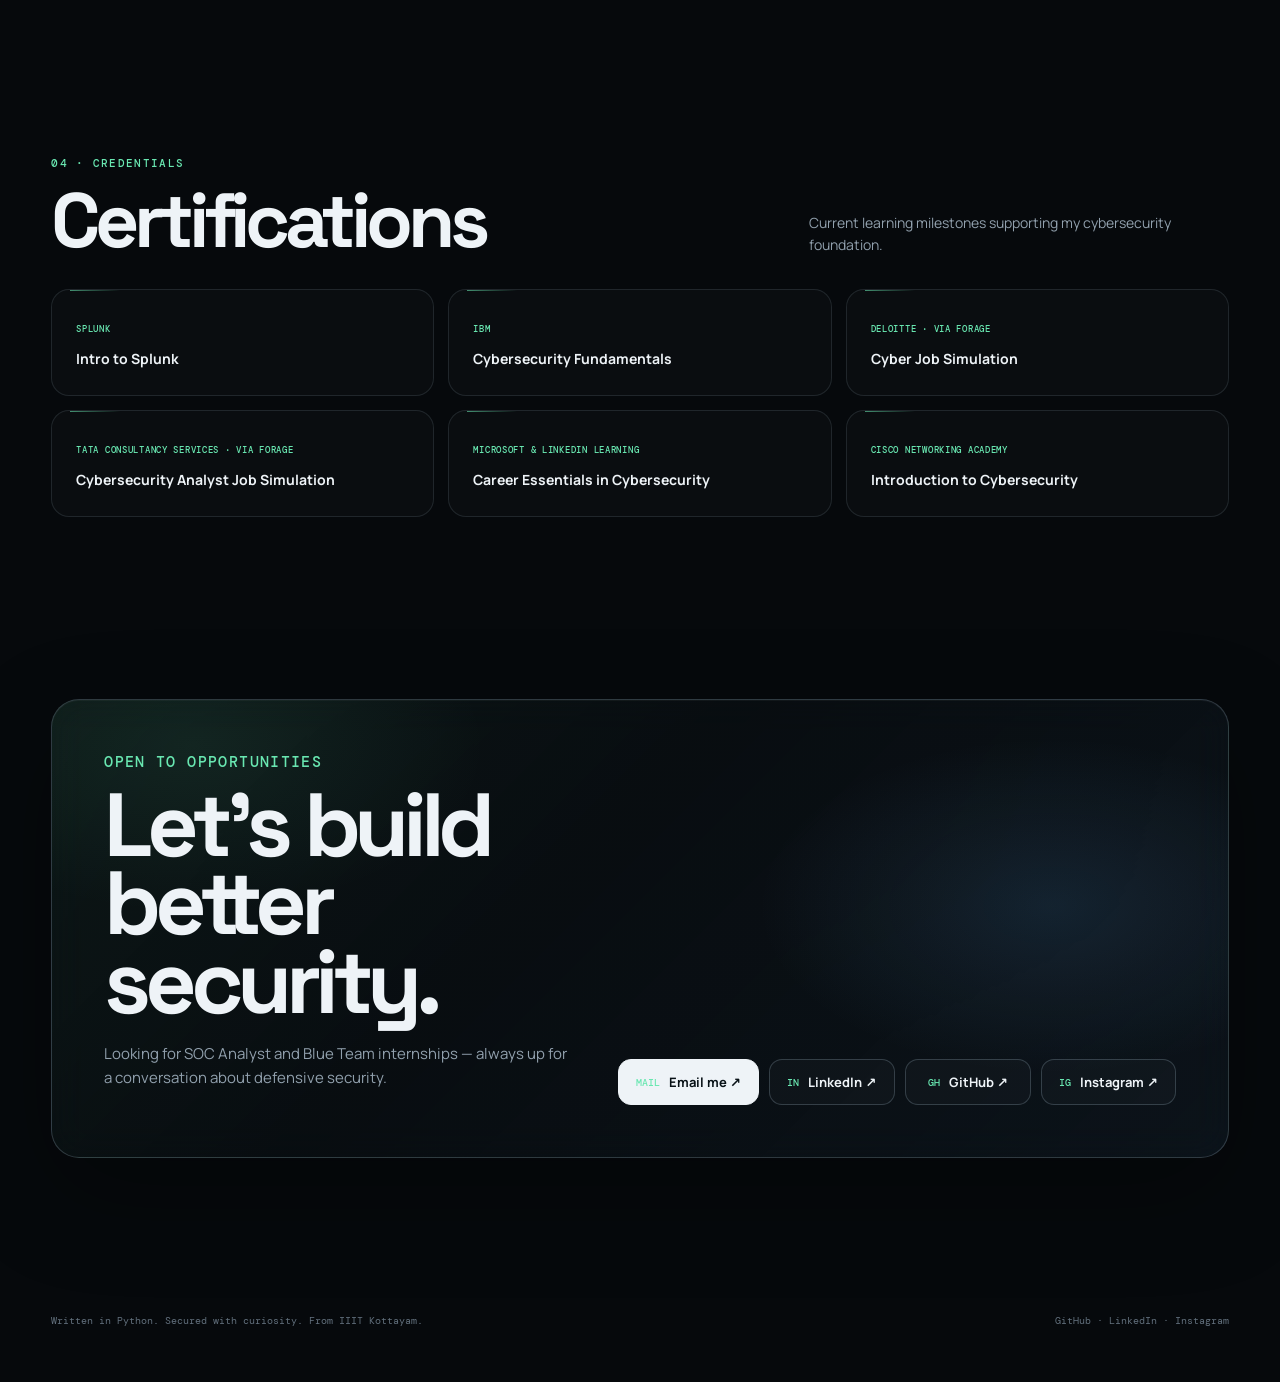
==== commit 6a687be4: "Add files via upload" ====
--- a/index.html
+++ b/index.html
@@ -15,8 +15,7 @@
 .grid{position:fixed;inset:0;z-index:-4;pointer-events:none;opacity:.44;background-image:linear-gradient(rgba(165,200,215,.045) 1px,transparent 1px),linear-gradient(90deg,rgba(165,200,215,.045) 1px,transparent 1px);background-size:56px 56px;mask-image:linear-gradient(to bottom,black 0%,black 55%,transparent 100%);transform:translateY(calc(var(--scroll,0px)*-.035))}
 .telemetry{position:fixed;inset:0;z-index:-3;pointer-events:none;overflow:hidden}.telemetry i{position:absolute;width:2px;height:2px;border-radius:50%;background:var(--green);box-shadow:0 0 12px rgba(105,231,177,.7);opacity:.55}.telemetry i:nth-child(1){left:9%;top:16%}.telemetry i:nth-child(2){left:28%;top:34%;background:var(--blue)}.telemetry i:nth-child(3){left:67%;top:19%;background:var(--blue)}.telemetry i:nth-child(4){left:87%;top:44%}.telemetry i:nth-child(5){left:49%;top:71%;background:var(--blue)}.telemetry i:nth-child(6){left:17%;top:78%}.trace{position:absolute;height:1px;background:linear-gradient(90deg,transparent,var(--green),transparent);opacity:.22;animation:trace 7s linear infinite}.trace.t1{width:24%;top:23%;left:-24%}.trace.t2{width:18%;top:62%;left:-18%;animation-delay:2.2s;background:linear-gradient(90deg,transparent,var(--blue),transparent)}@keyframes trace{to{transform:translateX(560vw)}}
 .noise{position:fixed;inset:0;z-index:50;pointer-events:none;opacity:.025;background-image:url("data:image/svg+xml,%3Csvg viewBox='0 0 160 160' xmlns='http://www.w3.org/2000/svg'%3E%3Cfilter id='n'%3E%3CfeTurbulence type='fractalNoise' baseFrequency='.85' numOctaves='3' stitchTiles='stitch'/%3E%3C/filter%3E%3Crect width='100%25' height='100%25' filter='url(%23n)' opacity='.35'/%3E%3C/svg%3E")}
-.cursor-dot,.cursor-ring{position:fixed;left:0;top:0;pointer-events:none;z-index:1000;mix-blend-mode:screen}.cursor-dot{width:5px;height:5px;border-radius:50%;background:#fff;box-shadow:0 0 10px var(--green),0 0 24px rgba(105,185,255,.3);transform:translate(-50%,-50%)}.cursor-ring{width:38px;height:38px;border:1px solid rgba(105,231,177,.32);border-radius:50%;transform:translate(-50%,-50%);transition:width .3s var(--ease),height .3s var(--ease),border-color .3s,background .3s,box-shadow .3s,transform .08s linear}.cursor-ring:before{content:"";position:absolute;inset:4px;border:1px solid transparent;border-top-color:rgba(105,231,177,.9);border-right-color:rgba(105,185,255,.55);border-radius:50%;animation:cursorOrbit 2.8s linear infinite}.cursor-ring:after{content:"";position:absolute;width:3px;height:3px;left:50%;top:-2px;border-radius:50%;background:var(--hot);box-shadow:0 0 8px var(--green);transform:translateX(-50%)}.cursor-cross:before,.cursor-cross:after{content:"";position:absolute;background:rgba(105,231,177,.4)}.cursor-cross:before{width:1px;height:14px;left:50%;top:-23px;box-shadow:0 47px 0 rgba(105,231,177,.4)}.cursor-cross:after{height:1px;width:14px;top:50%;left:-23px;box-shadow:47px 0 0 rgba(105,231,177,.4)}@keyframes cursorOrbit{to{transform:rotate(360deg)}}.cursor-ring.hover{width:50px;height:50px;border-color:rgba(184,255,234,.8);background:rgba(105,231,177,.035);box-shadow:0 0 22px rgba(105,231,177,.08)}.cursor-ring.card{width:64px;height:64px;border-color:rgba(105,185,255,.65)}.cursor-ring.click{width:24px;height:24px}
-.scroll-progress{position:fixed;right:14px;top:0;bottom:0;width:2px;background:rgba(180,210,225,.08);z-index:85;pointer-events:none}.scroll-progress .scroll-fill{position:absolute;top:0;left:0;width:100%;height:var(--progress,0%);background:linear-gradient(to bottom,var(--green),var(--blue));box-shadow:0 0 10px rgba(105,231,177,.45);transform-origin:top}.scroll-progress .scroll-cap{position:absolute;left:50%;top:clamp(0px,var(--progress,0%),100%);width:7px;height:7px;border-radius:50%;background:var(--hot);box-shadow:0 0 12px var(--green);transform:translate(-50%,-50%)}
+.cursor-dot,.cursor-ring{position:fixed;left:0;top:0;pointer-events:none;z-index:1000}.cursor-dot{width:4px;height:4px;border-radius:50%;background:#f5fffb;box-shadow:0 0 8px rgba(105,231,177,.75);transform:translate(-50%,-50%)}.cursor-ring{width:24px;height:24px;border:1px solid rgba(105,231,177,.48);border-radius:50%;transform:translate(-50%,-50%);transition:width .25s var(--ease),height .25s var(--ease),border-color .25s,background .25s,box-shadow .25s}.cursor-ring:before{content:"";position:absolute;inset:5px;border:1px solid rgba(105,185,255,.28);border-radius:50%;border-left-color:rgba(105,231,177,.75);animation:cursorOrbit 4s linear infinite}.cursor-ring:after{content:"";position:absolute;left:50%;top:50%;width:3px;height:3px;border-radius:50%;border:1px solid rgba(184,255,234,.55);transform:translate(-50%,-50%)}@keyframes cursorOrbit{to{transform:rotate(360deg)}}.cursor-ring.hover{width:32px;height:32px;border-color:rgba(184,255,234,.72);background:rgba(105,231,177,.025);box-shadow:0 0 14px rgba(105,231,177,.07)}.cursor-ring.card{width:38px;height:38px;border-color:rgba(105,185,255,.58)}.cursor-ring.click{width:18px;height:18px}.scroll-progress{position:fixed;right:14px;top:0;bottom:0;width:2px;background:rgba(180,210,225,.08);z-index:85;pointer-events:none}.scroll-progress .scroll-fill{position:absolute;top:0;left:0;width:100%;height:var(--progress,0%);background:linear-gradient(to bottom,var(--green),var(--blue));box-shadow:0 0 10px rgba(105,231,177,.45);transform-origin:top}.scroll-progress .scroll-cap{position:absolute;left:50%;top:clamp(0px,var(--progress,0%),100%);width:7px;height:7px;border-radius:50%;background:var(--hot);box-shadow:0 0 12px var(--green);transform:translate(-50%,-50%)}
 .shell{width:min(var(--max),calc(100% - 2*var(--gutter)));margin:auto}.topbar{position:fixed;top:18px;left:50%;transform:translateX(-50%);z-index:90;width:min(1050px,calc(100% - 2*var(--gutter)));display:flex;align-items:center;justify-content:space-between;padding:10px 12px 10px 18px;border:1px solid var(--line2);border-radius:18px;background:rgba(5,9,12,.66);backdrop-filter:blur(18px) saturate(130%);box-shadow:0 20px 60px rgba(0,0,0,.28),inset 0 1px 0 rgba(255,255,255,.035);overflow:hidden}.topbar:after{content:"";position:absolute;top:0;left:-20%;width:22%;height:1px;background:linear-gradient(90deg,transparent,var(--green),transparent);animation:barSweep 6s linear infinite}.brand{font:600 14px 'DM Mono',monospace;letter-spacing:.12em}.nav{display:flex;gap:3px}.nav a{position:relative;padding:9px 12px;border-radius:11px;color:var(--muted);font-size:12px;transition:.35s var(--ease)}.nav a:after{content:"";position:absolute;left:12px;right:12px;bottom:5px;height:1px;background:var(--green);transform:scaleX(0);transform-origin:left;transition:.35s var(--ease)}.nav a:hover,.nav a.active{color:var(--text);background:rgba(255,255,255,.055)}.nav a.active:after{transform:scaleX(1)}@keyframes barSweep{to{transform:translateX(620%)}}
 section{scroll-margin-top:110px;position:relative}.home{min-height:100svh;display:grid;align-items:center;padding:150px 0 90px}.home-grid{display:grid;grid-template-columns:minmax(0,1fr) minmax(260px,360px);gap:7vw;align-items:center}.eyebrow{display:flex;align-items:center;gap:10px;color:var(--green);font:500 clamp(13px,1.2vw,16px) 'DM Mono',monospace;letter-spacing:.09em;text-transform:uppercase}.status-dot{flex:0 0 8px;width:8px;height:8px;border-radius:50%;background:var(--green);box-shadow:0 0 20px var(--green);animation:pulse 1.8s ease-in-out infinite;transform-origin:center;position:relative;z-index:2}.eyebrow{overflow:visible}.eyebrow.type-in{overflow:hidden}@keyframes pulse{50%{transform:scale(1.4);opacity:.55}}
 .name{font-family:'Space Grotesk',Manrope,sans-serif;font-size:clamp(66px,9.5vw,154px);line-height:.94;letter-spacing:-.075em;margin:24px 0 28px;max-width:980px;overflow:visible}.name .solid,.name .outline{display:block;white-space:nowrap;opacity:0;visibility:hidden}.name .outline{margin-top:.025em;color:transparent;-webkit-text-stroke:1px rgba(238,243,247,.45);text-shadow:0 0 30px rgba(105,231,177,.035)}.hero-copy{max-width:760px;color:var(--muted);font-size:clamp(16px,1.4vw,20px);line-height:1.7}.actions{display:flex;gap:10px;flex-wrap:wrap;margin-top:30px}.btn{position:relative;display:inline-flex;align-items:center;gap:9px;min-height:46px;padding:0 17px;border:1px solid var(--line2);border-radius:13px;background:rgba(255,255,255,.025);overflow:hidden;font-size:13px;font-weight:700;transition:transform .35s var(--ease),border-color .35s,background .35s,box-shadow .35s}.btn:before{content:"";position:absolute;inset:0;background:linear-gradient(100deg,transparent 25%,rgba(255,255,255,.25),transparent 75%);transform:translateX(-130%);transition:transform .65s var(--ease)}.btn:hover{transform:translateY(-4px);border-color:rgba(105,231,177,.55);box-shadow:0 14px 40px rgba(0,0,0,.3),0 0 24px rgba(105,231,177,.06)}.btn:hover:before{transform:translateX(130%)}.btn.primary{background:var(--text);color:#071015;border-color:var(--text)}.btn.primary:hover{background:var(--hot);border-color:var(--hot)}
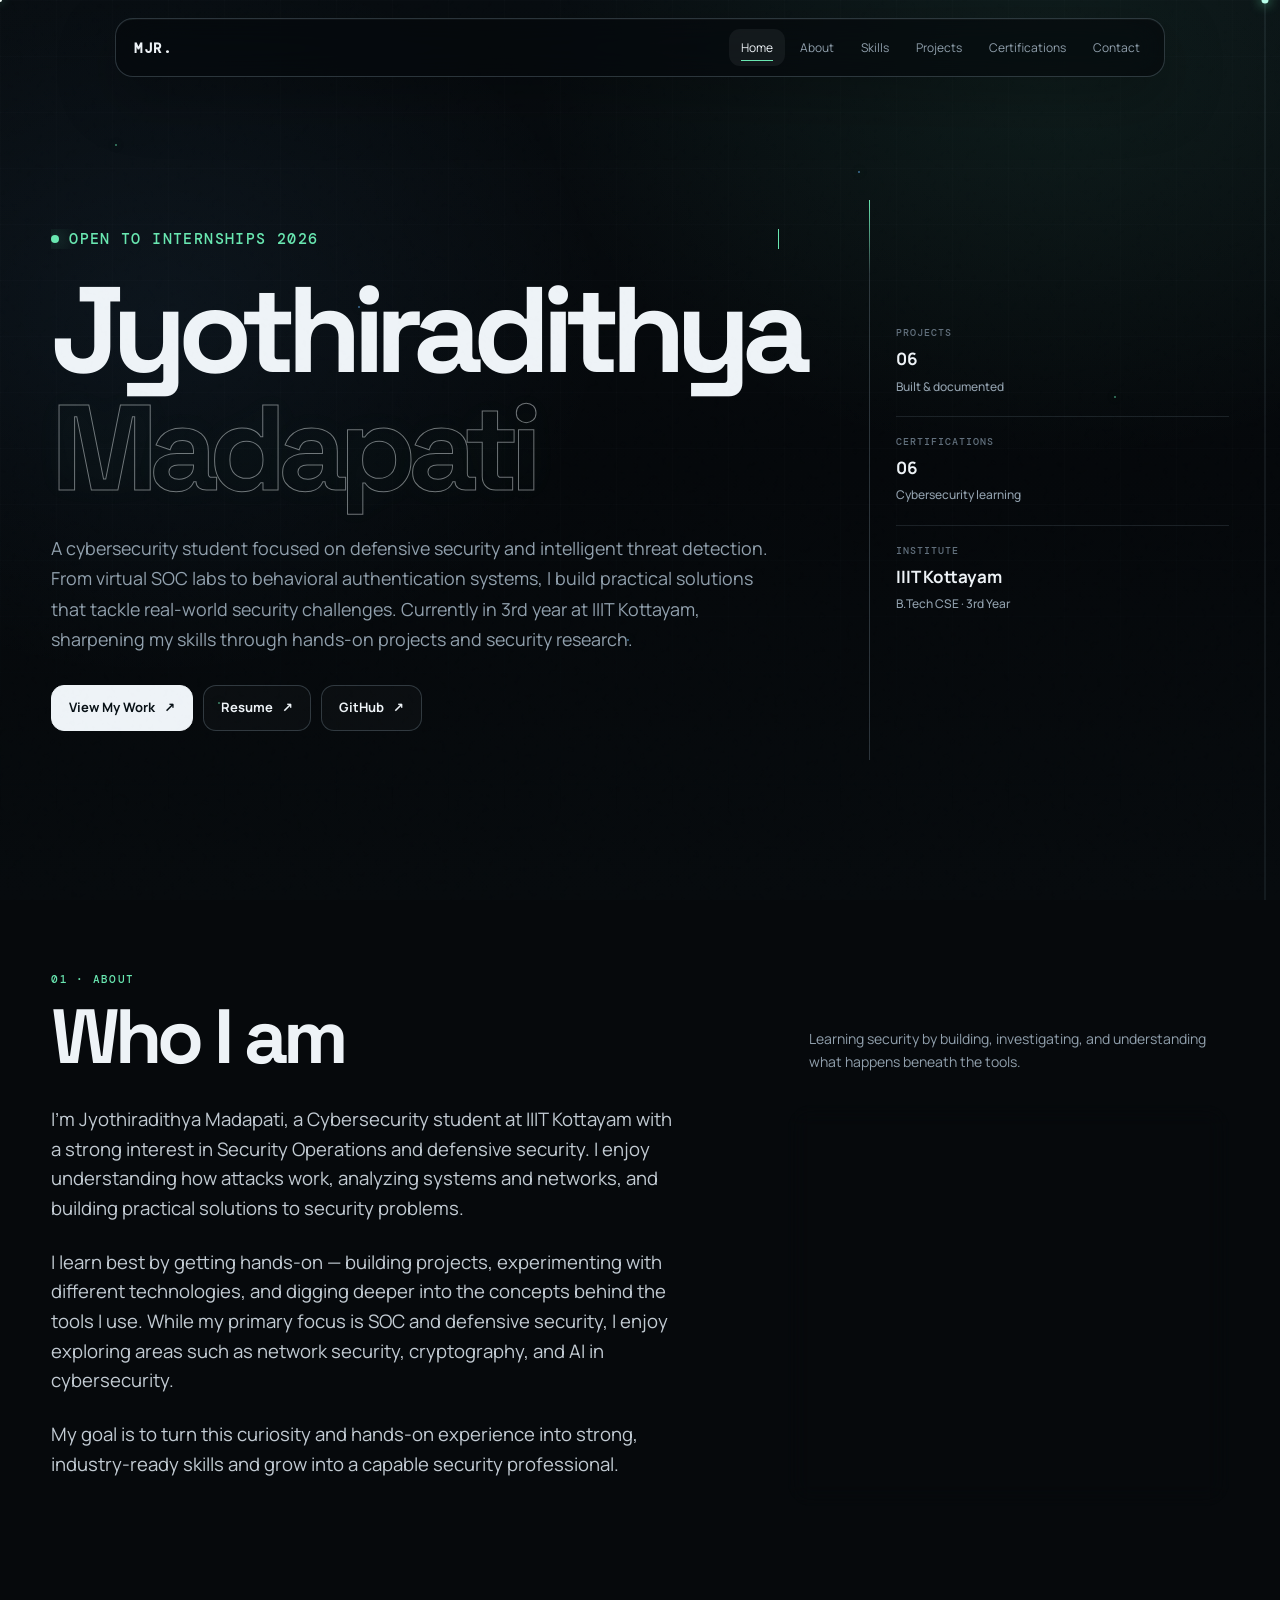
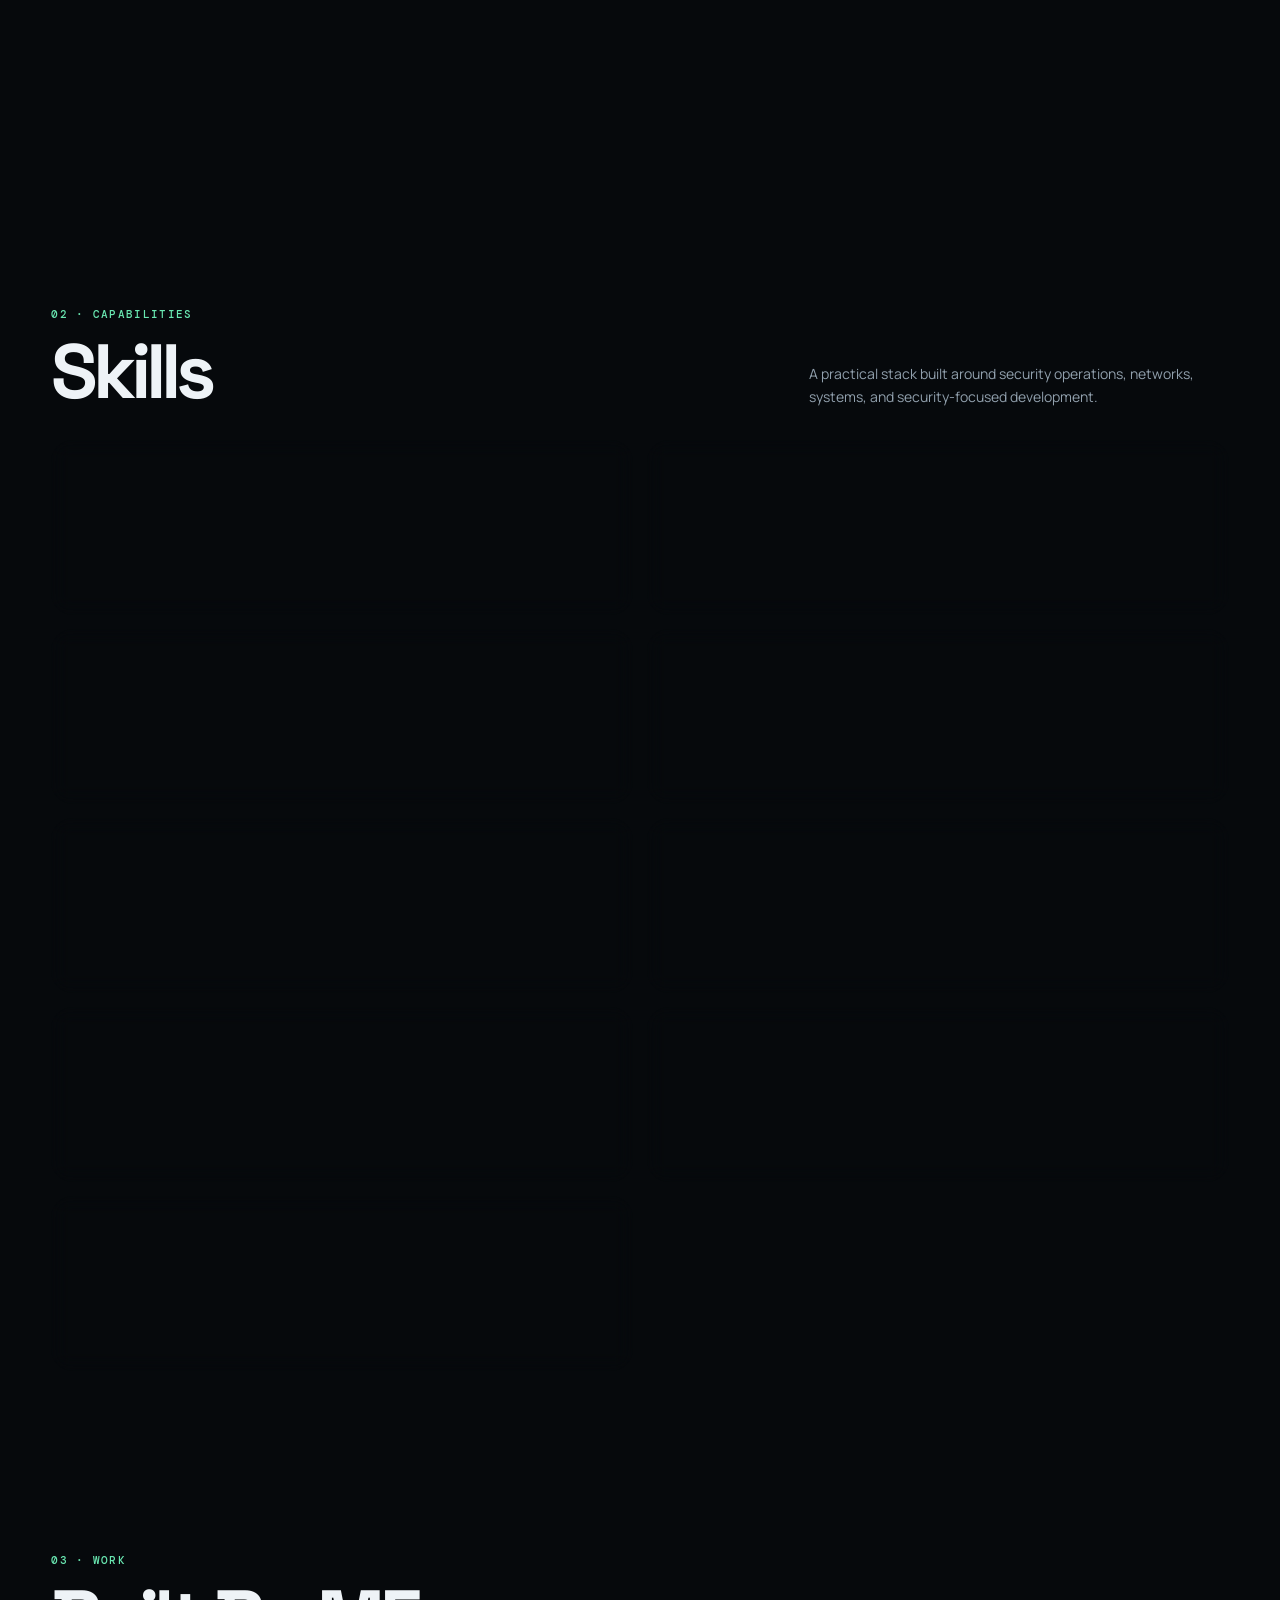
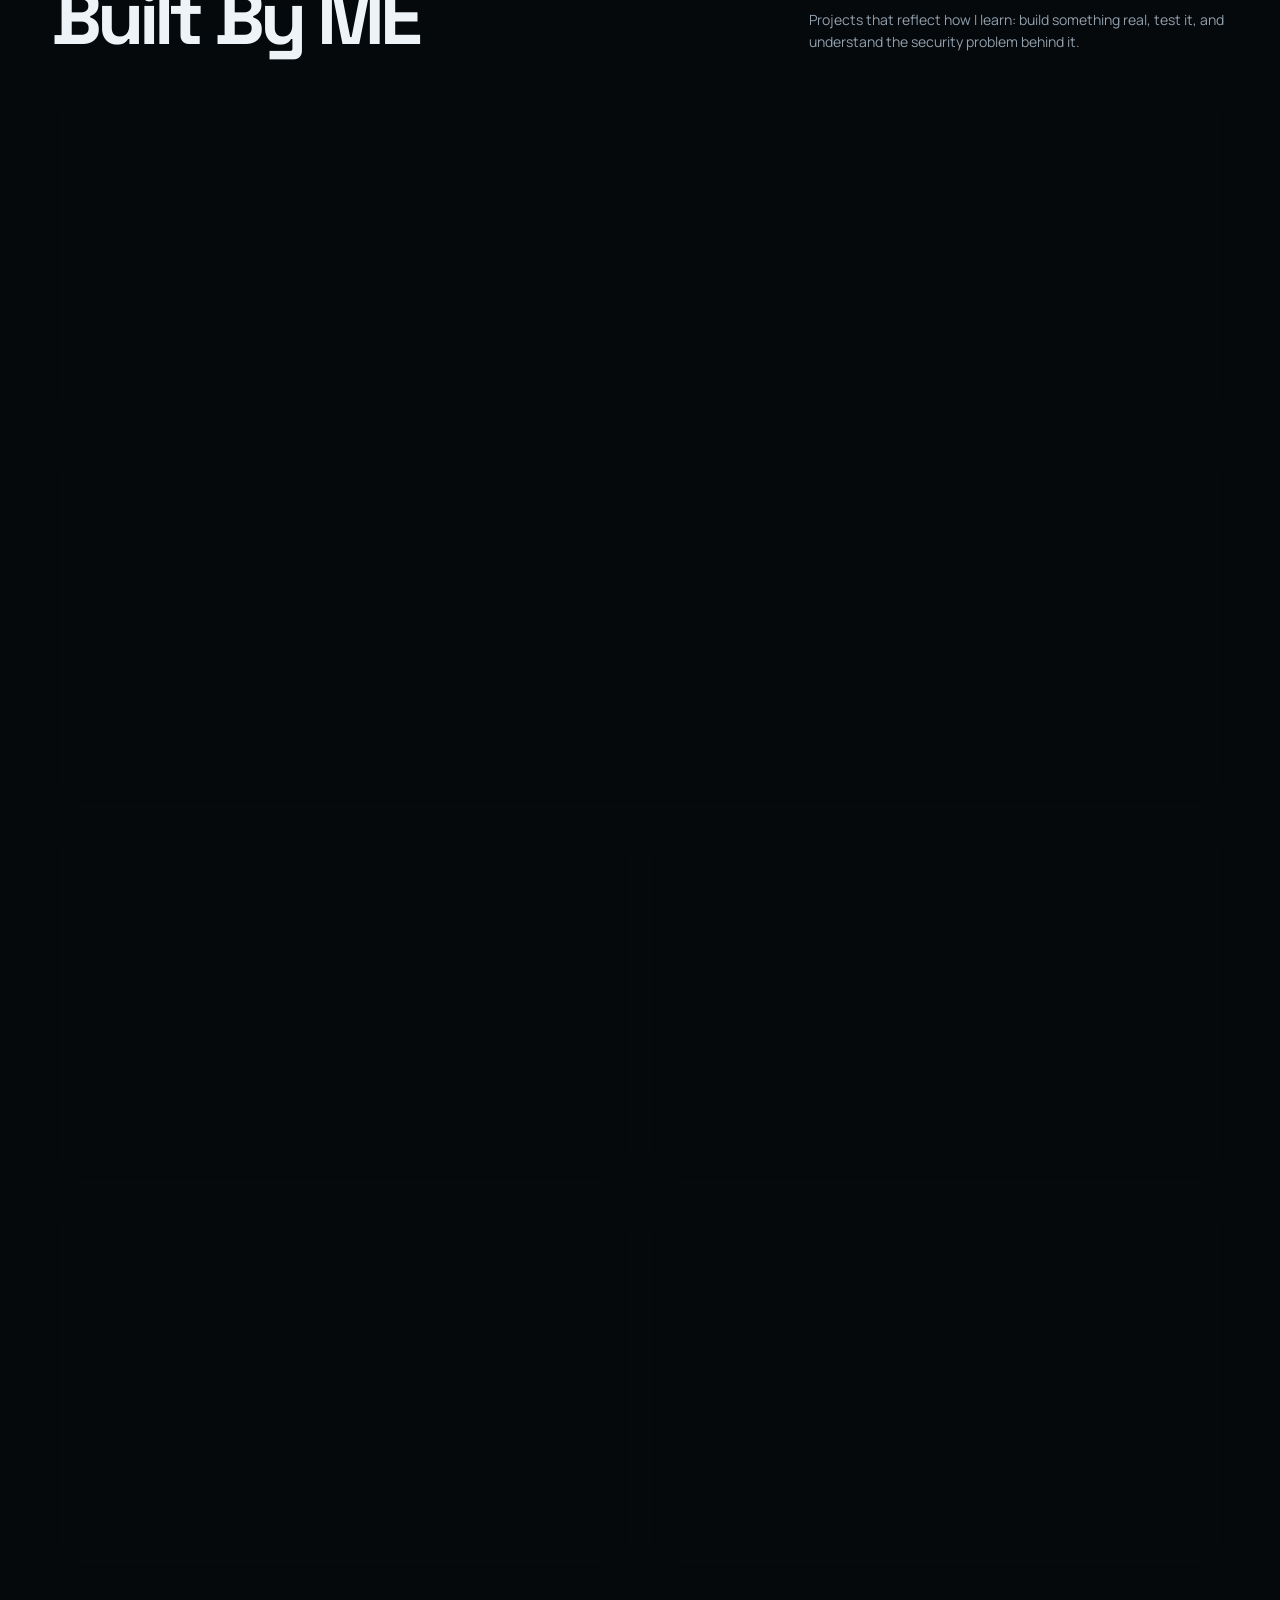
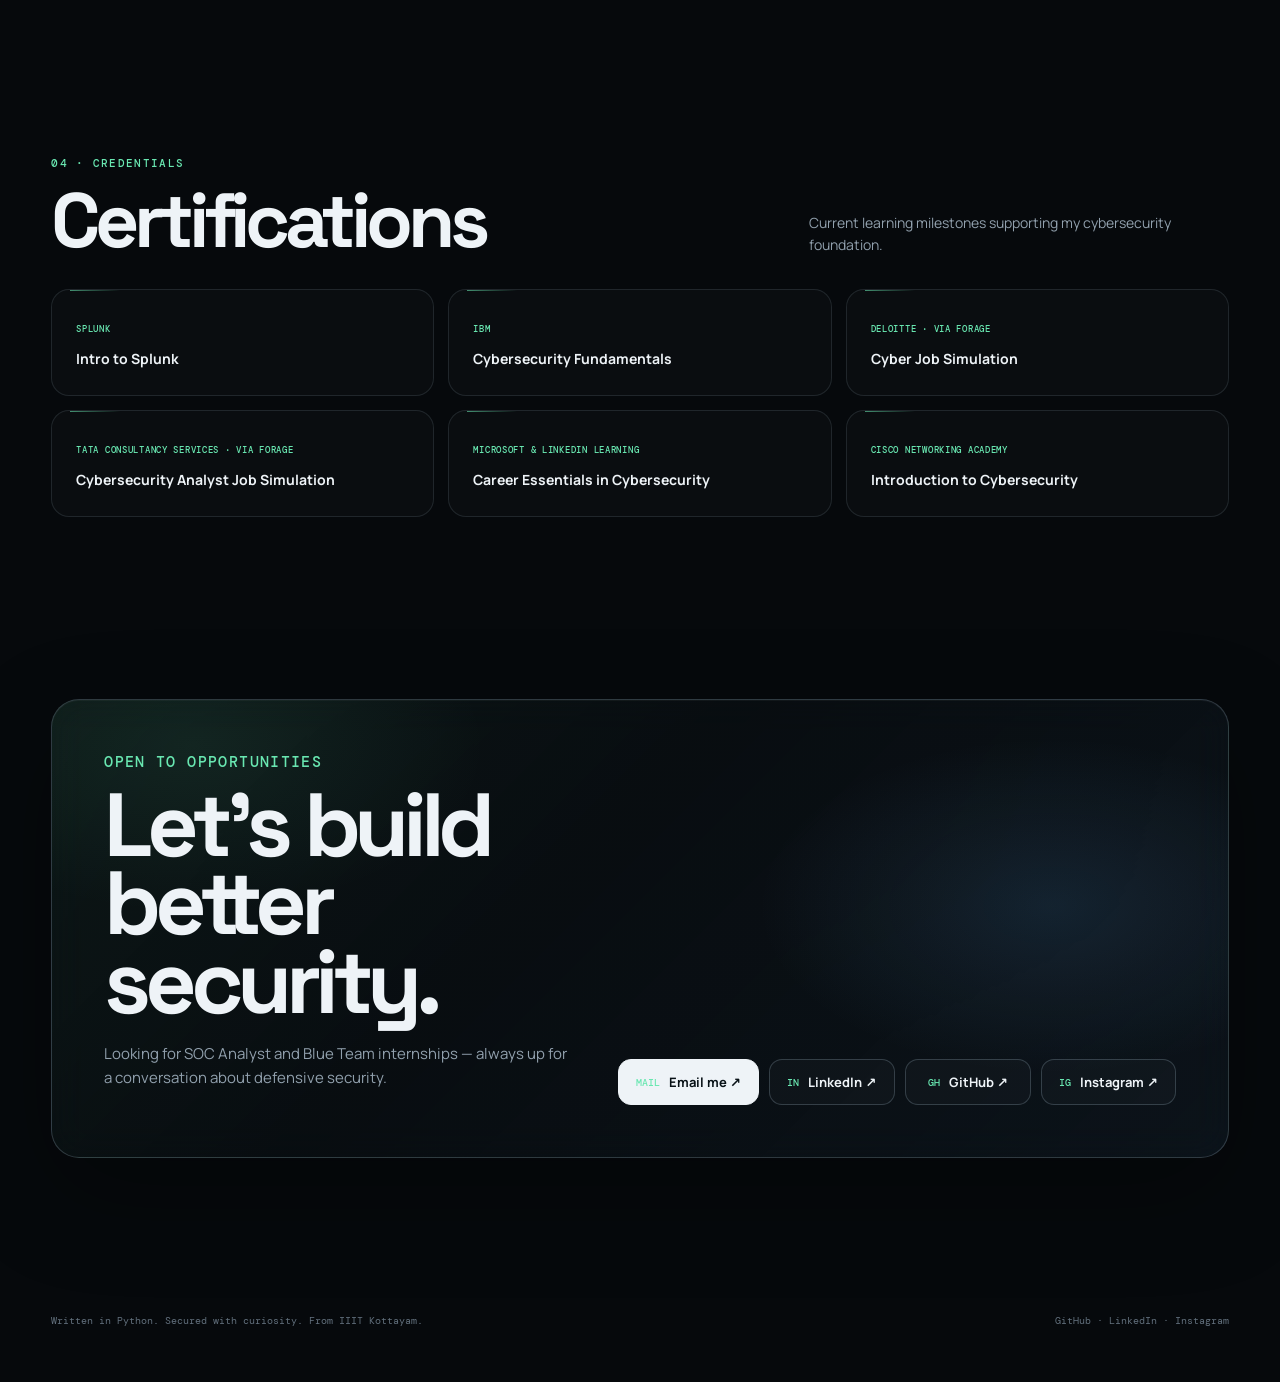
==== commit 8458b874: "Add files via upload" ====
--- a/index.html
+++ b/index.html
@@ -80,9 +80,9 @@
 <div class="cert"><small>Splunk</small><b>Intro to Splunk</b></div><div class="cert"><small>IBM</small><b>Cybersecurity Fundamentals</b></div><div class="cert"><small>Deloitte · via Forage</small><b>Cyber Job Simulation</b></div><div class="cert"><small>Tata Consultancy Services · via Forage</small><b>Cybersecurity Analyst Job Simulation</b></div><div class="cert"><small>Microsoft & LinkedIn Learning</small><b>Career Essentials in Cybersecurity</b></div><div class="cert"><small>Cisco Networking Academy</small><b>Introduction to Cybersecurity</b></div>
 </div></section>
 
-<section class="block" id="contact"><div class="contact reveal hover-scan"><span class="scan-line"></span><div class="contact-inner"><div><div class="eyebrow">Open To Opportunities</div><h2 class="contact-title">Let's build<br>better security.</h2><p class="contact-copy">Looking for SOC Analyst and Blue Team internships — always up for a conversation about defensive security.</p></div><div class="contact-links"><a class="btn primary social" href="mailto:madapatijyothiradithya@gmail.com"><span class="ico">MAIL</span>Email me ↗</a><a class="btn social" href="https://www.linkedin.com/in/jyothiradithya-madapati/" target="_blank"><span class="ico">IN</span>LinkedIn ↗</a><a class="btn social" href="https://github.com/Adithya9x" target="_blank"><span class="ico">GH</span>GitHub ↗</a><a class="btn social" href="https://www.instagram.com/devil_rider_9/" target="_blank"><span class="ico">IG</span>Instagram ↗</a></div></div></div></section>
+<section class="block" id="contact"><div class="contact reveal hover-scan"><span class="scan-line"></span><div class="contact-inner"><div><div class="eyebrow">Open To Opportunities</div><h2 class="contact-title">Let's build<br>better security.</h2><p class="contact-copy">Looking for SOC Analyst and Blue Team internships — always up for a conversation about defensive security.</p></div><div class="contact-links"><a class="btn primary social" href="mailto:madapatijyothiradithya@gmail.com"><span class="ico">MAIL</span>Email me ↗</a><a class="btn social" href="https://www.linkedin.com/in/jyothiradithya-madapati/" target="_blank"><span class="ico">IN</span>LinkedIn ↗</a><a class="btn social" href="https://github.com/Adithya9x" target="_blank"><span class="ico">GH</span>GitHub ↗</a><a class="btn social" href="https://www.instagram.com/devil_riders_9/" target="_blank"><span class="ico">IG</span>Instagram ↗</a></div></div></div></section>
 </main>
-<footer class="shell"><span>Written in Python. Secured with curiosity. From IIIT Kottayam.</span><span class="footer-links"><a href="https://github.com/Adithya9x" target="_blank">GitHub</a> · <a href="https://www.linkedin.com/in/jyothiradithya-madapati/" target="_blank">LinkedIn</a> · <a href="https://www.instagram.com/devil_rider_9/" target="_blank">Instagram</a></span></footer>
+<footer class="shell"><span>Written in Python. Secured with curiosity. From IIIT Kottayam.</span><span class="footer-links"><a href="https://github.com/Adithya9x" target="_blank">GitHub</a> · <a href="https://www.linkedin.com/in/jyothiradithya-madapati/" target="_blank">LinkedIn</a> · <a href="https://www.instagram.com/devil_riders_9/" target="_blank">Instagram</a></span></footer>
 <script>
 const root=document.documentElement;
 const progressFill=document.querySelector('.scroll-fill'),progressCap=document.querySelector('.scroll-cap');function updateScrollUI(){const max=document.documentElement.scrollHeight-window.innerHeight;const p=max>0?Math.min(1,Math.max(0,window.scrollY/max)):0;root.style.setProperty('--scroll',window.scrollY+'px');root.style.setProperty('--progress',(p*100)+'%');if(progressFill)progressFill.style.height=(p*100)+'%';if(progressCap)progressCap.style.top=(p*100)+'%'}window.addEventListener('scroll',updateScrollUI,{passive:true});window.addEventListener('resize',updateScrollUI);updateScrollUI();
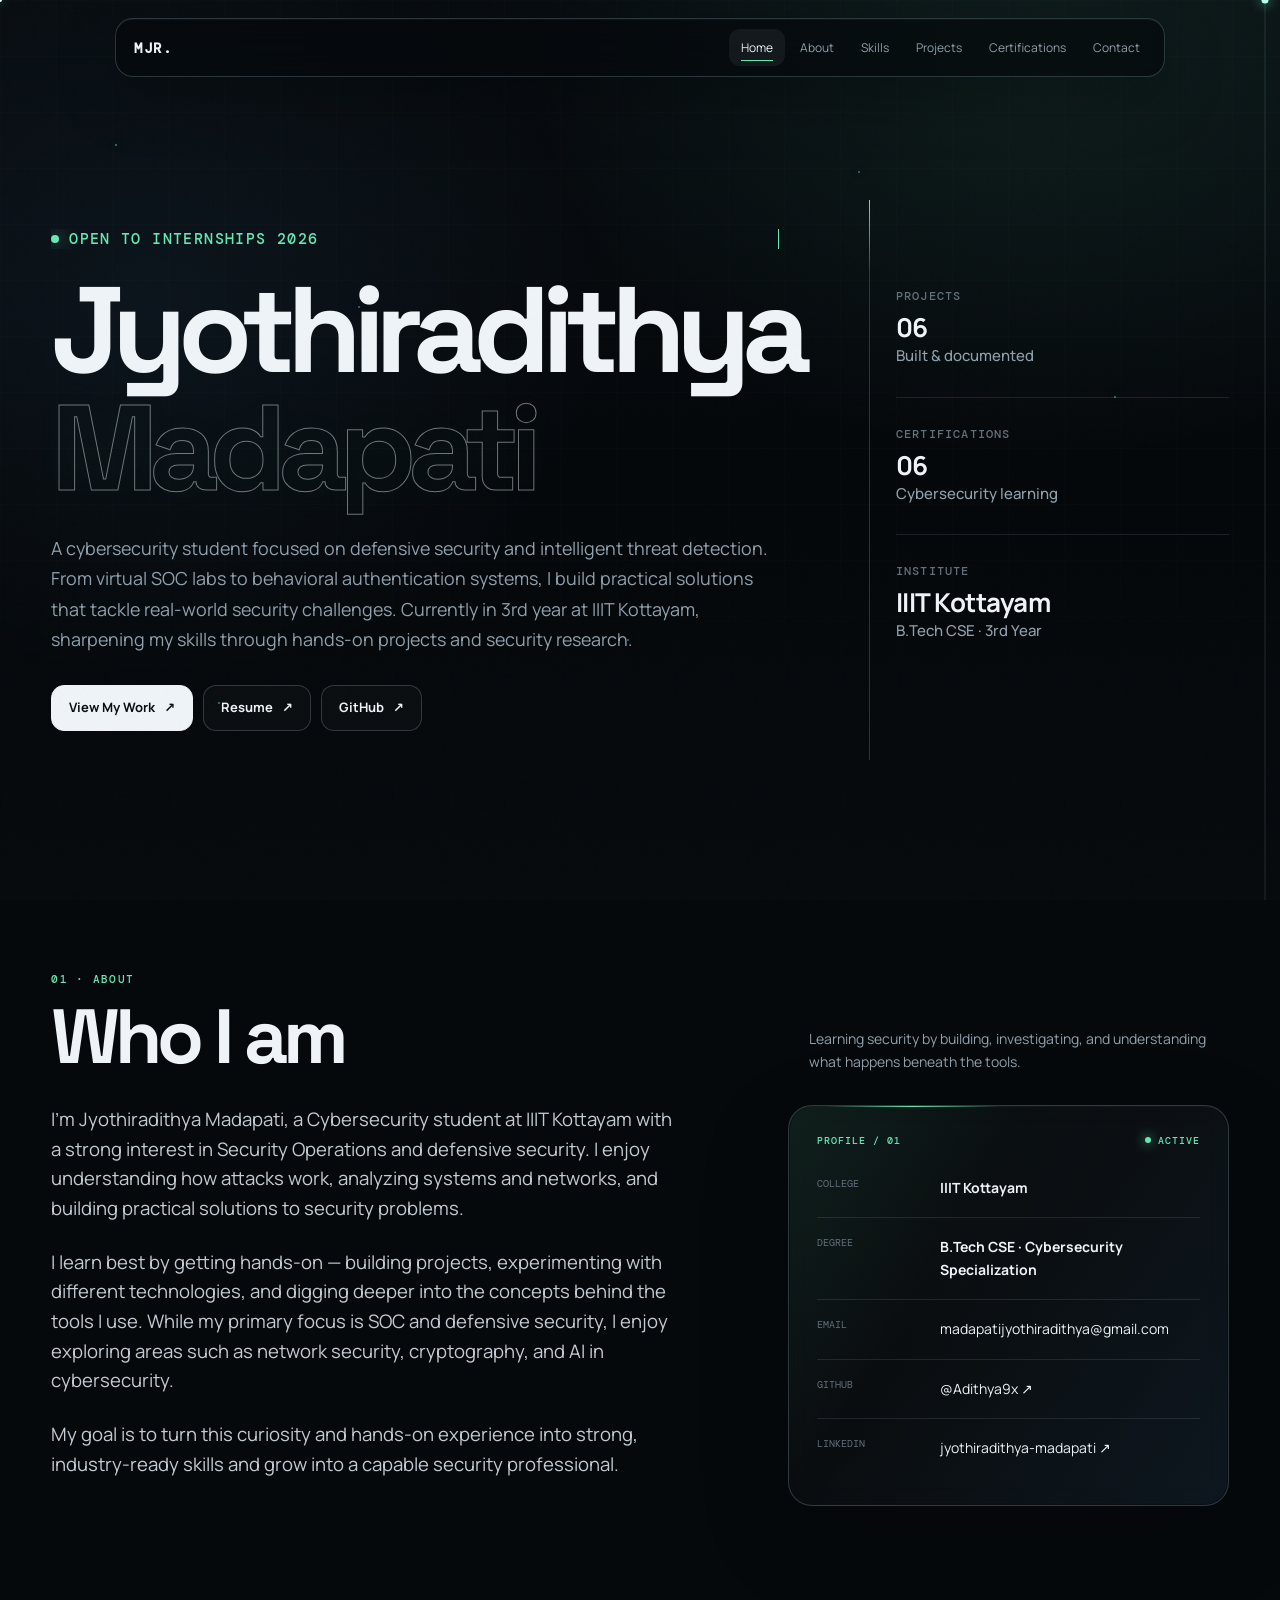
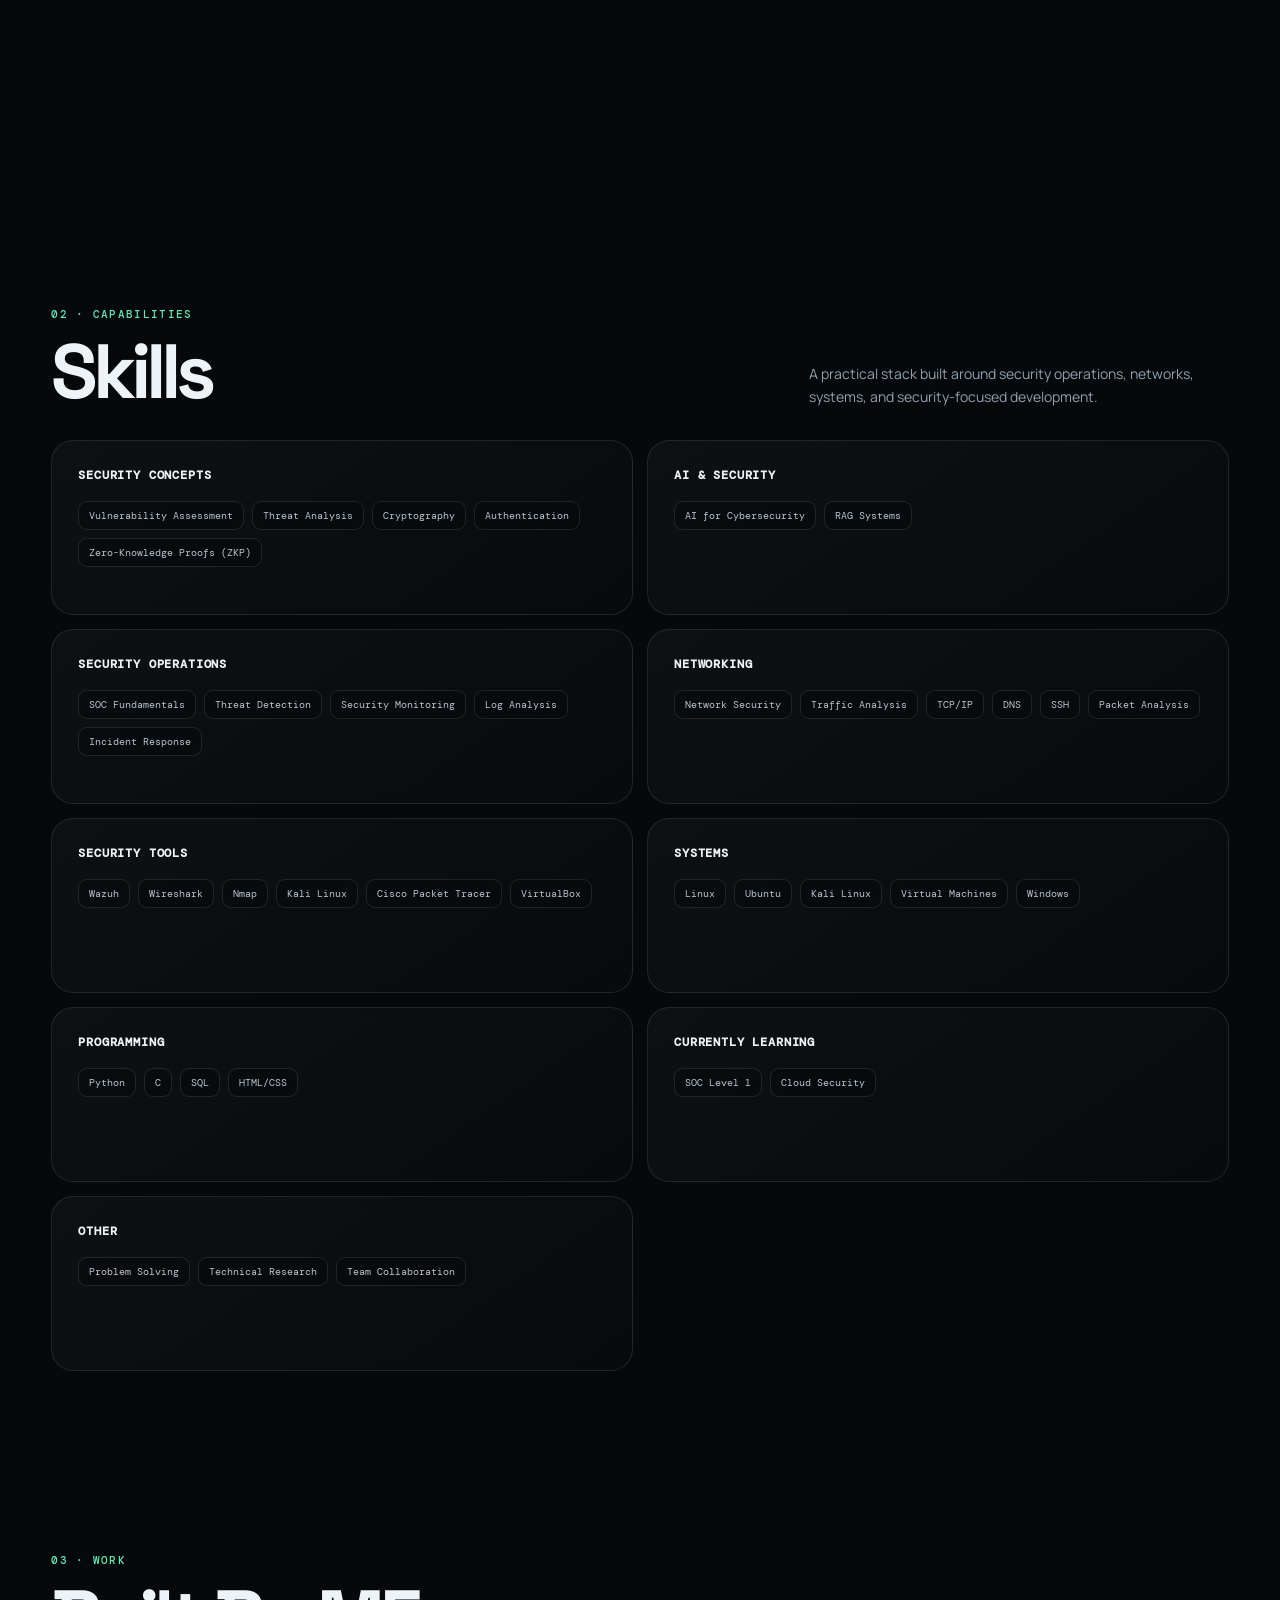
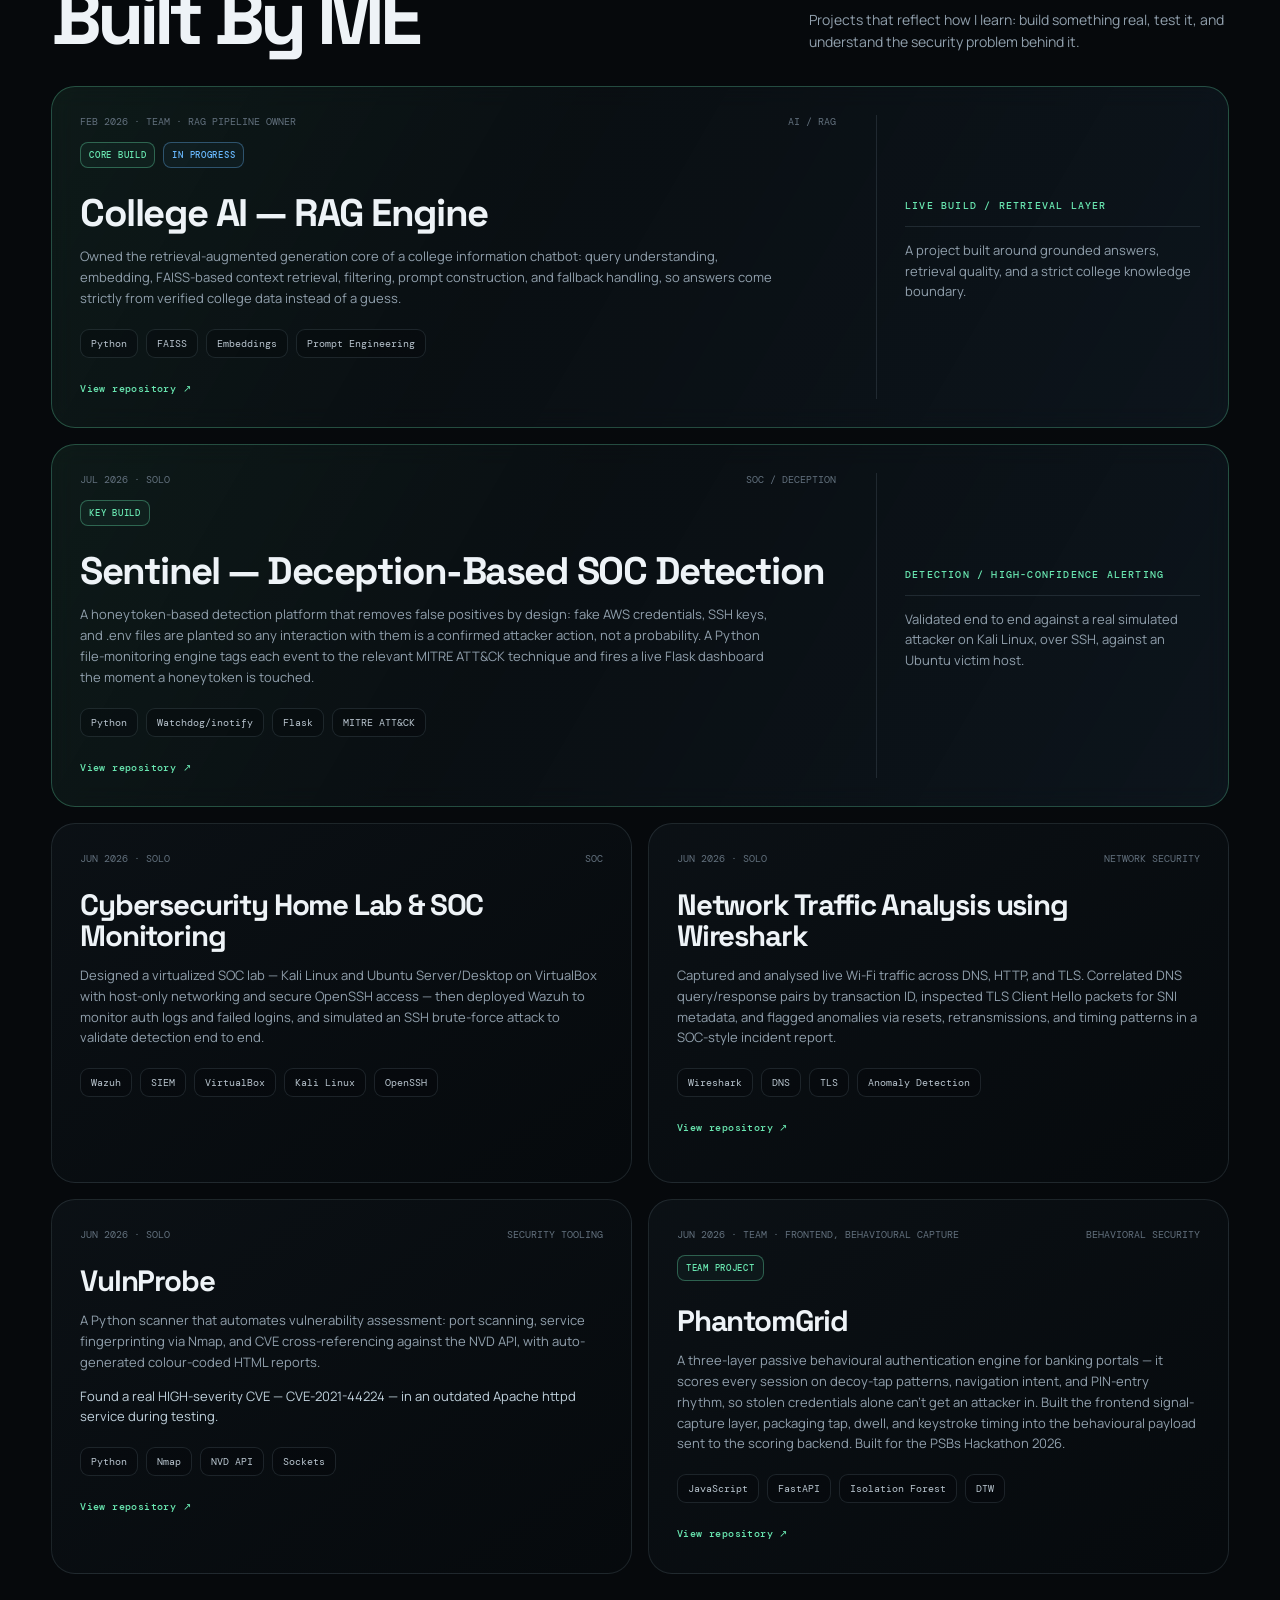
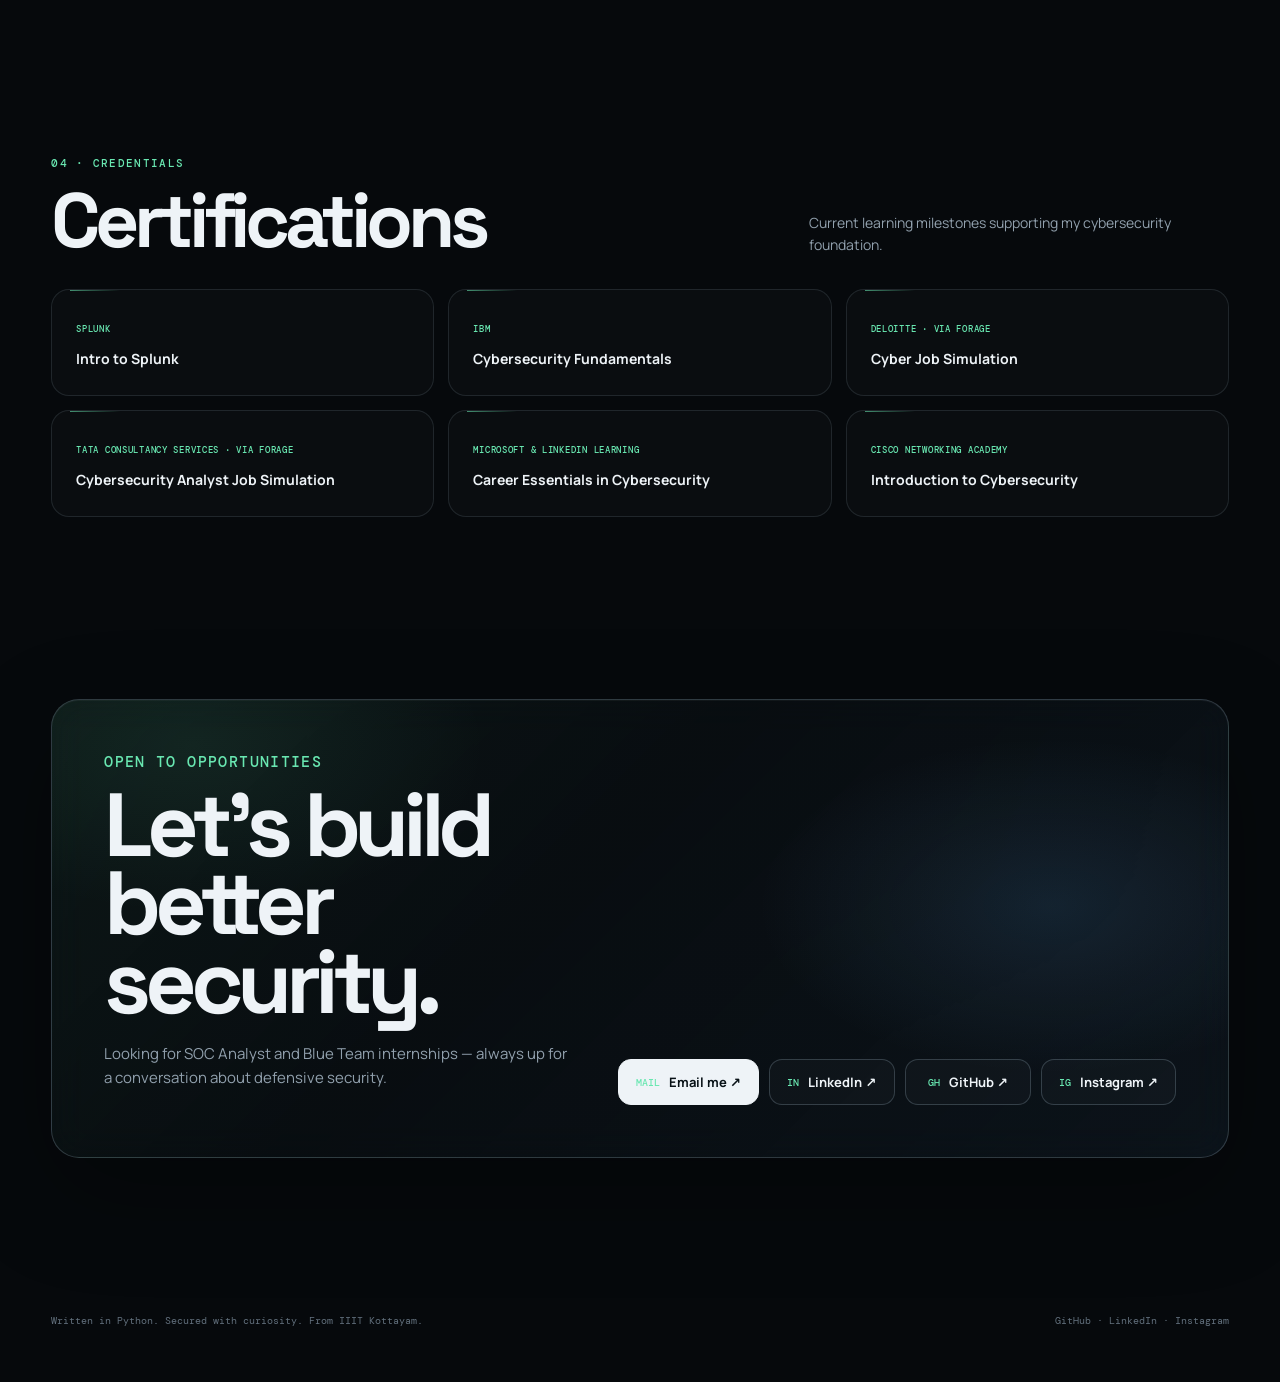
==== commit bf628bc7: "Add files via upload" ====
--- a/index.html
+++ b/index.html
@@ -19,7 +19,7 @@
 .shell{width:min(var(--max),calc(100% - 2*var(--gutter)));margin:auto}.topbar{position:fixed;top:18px;left:50%;transform:translateX(-50%);z-index:90;width:min(1050px,calc(100% - 2*var(--gutter)));display:flex;align-items:center;justify-content:space-between;padding:10px 12px 10px 18px;border:1px solid var(--line2);border-radius:18px;background:rgba(5,9,12,.66);backdrop-filter:blur(18px) saturate(130%);box-shadow:0 20px 60px rgba(0,0,0,.28),inset 0 1px 0 rgba(255,255,255,.035);overflow:hidden}.topbar:after{content:"";position:absolute;top:0;left:-20%;width:22%;height:1px;background:linear-gradient(90deg,transparent,var(--green),transparent);animation:barSweep 6s linear infinite}.brand{font:600 14px 'DM Mono',monospace;letter-spacing:.12em}.nav{display:flex;gap:3px}.nav a{position:relative;padding:9px 12px;border-radius:11px;color:var(--muted);font-size:12px;transition:.35s var(--ease)}.nav a:after{content:"";position:absolute;left:12px;right:12px;bottom:5px;height:1px;background:var(--green);transform:scaleX(0);transform-origin:left;transition:.35s var(--ease)}.nav a:hover,.nav a.active{color:var(--text);background:rgba(255,255,255,.055)}.nav a.active:after{transform:scaleX(1)}@keyframes barSweep{to{transform:translateX(620%)}}
 section{scroll-margin-top:110px;position:relative}.home{min-height:100svh;display:grid;align-items:center;padding:150px 0 90px}.home-grid{display:grid;grid-template-columns:minmax(0,1fr) minmax(260px,360px);gap:7vw;align-items:center}.eyebrow{display:flex;align-items:center;gap:10px;color:var(--green);font:500 clamp(13px,1.2vw,16px) 'DM Mono',monospace;letter-spacing:.09em;text-transform:uppercase}.status-dot{flex:0 0 8px;width:8px;height:8px;border-radius:50%;background:var(--green);box-shadow:0 0 20px var(--green);animation:pulse 1.8s ease-in-out infinite;transform-origin:center;position:relative;z-index:2}.eyebrow{overflow:visible}.eyebrow.type-in{overflow:hidden}@keyframes pulse{50%{transform:scale(1.4);opacity:.55}}
 .name{font-family:'Space Grotesk',Manrope,sans-serif;font-size:clamp(66px,9.5vw,154px);line-height:.94;letter-spacing:-.075em;margin:24px 0 28px;max-width:980px;overflow:visible}.name .solid,.name .outline{display:block;white-space:nowrap;opacity:0;visibility:hidden}.name .outline{margin-top:.025em;color:transparent;-webkit-text-stroke:1px rgba(238,243,247,.45);text-shadow:0 0 30px rgba(105,231,177,.035)}.hero-copy{max-width:760px;color:var(--muted);font-size:clamp(16px,1.4vw,20px);line-height:1.7}.actions{display:flex;gap:10px;flex-wrap:wrap;margin-top:30px}.btn{position:relative;display:inline-flex;align-items:center;gap:9px;min-height:46px;padding:0 17px;border:1px solid var(--line2);border-radius:13px;background:rgba(255,255,255,.025);overflow:hidden;font-size:13px;font-weight:700;transition:transform .35s var(--ease),border-color .35s,background .35s,box-shadow .35s}.btn:before{content:"";position:absolute;inset:0;background:linear-gradient(100deg,transparent 25%,rgba(255,255,255,.25),transparent 75%);transform:translateX(-130%);transition:transform .65s var(--ease)}.btn:hover{transform:translateY(-4px);border-color:rgba(105,231,177,.55);box-shadow:0 14px 40px rgba(0,0,0,.3),0 0 24px rgba(105,231,177,.06)}.btn:hover:before{transform:translateX(130%)}.btn.primary{background:var(--text);color:#071015;border-color:var(--text)}.btn.primary:hover{background:var(--hot);border-color:var(--hot)}
-.side-telemetry{position:relative;padding-left:26px;align-self:stretch;min-height:560px;display:flex;flex-direction:column;justify-content:center;border-left:1px solid var(--line2)}.side-telemetry:before{content:"";position:absolute;left:-1px;top:0;width:1px;height:74px;background:linear-gradient(var(--green),transparent);animation:scanDown 4s ease-in-out infinite}@keyframes scanDown{50%{top:calc(100% - 74px)}}.metric{padding:18px 0;border-bottom:1px solid var(--line)}.metric:first-child{padding-top:0}.metric:last-child{border-bottom:0}.metric small{display:block;color:var(--dim);font:500 10px 'DM Mono',monospace;text-transform:uppercase;letter-spacing:.1em}.metric strong{display:block;margin-top:6px;font-size:17px}.metric .tiny{color:var(--muted);font-size:12px;font-weight:500}.home-bottom{margin-top:74px;display:grid;grid-template-columns:repeat(4,1fr);border-top:1px solid var(--line);border-bottom:1px solid var(--line)}.home-bottom .hstat{padding:20px 24px 20px 0;border-right:1px solid var(--line)}.hstat:last-child{border:0}.hstat b{font:600 21px 'DM Mono',monospace}.hstat small{display:block;color:var(--dim);font:400 9px 'DM Mono',monospace;text-transform:uppercase;letter-spacing:.08em;margin-top:5px}
+.side-telemetry{position:relative;padding-left:26px;align-self:stretch;min-height:560px;display:flex;flex-direction:column;justify-content:center;border-left:1px solid var(--line2)}.side-telemetry:before{content:"";position:absolute;left:-1px;top:0;width:1px;height:74px;background:linear-gradient(var(--green),transparent);animation:scanDown 4s ease-in-out infinite}@keyframes scanDown{50%{top:calc(100% - 74px)}}.metric{padding:28px 0;border-bottom:1px solid var(--line)}.metric:first-child{padding-top:0}.metric:last-child{border-bottom:0}.metric small{display:block;color:var(--dim);font:500 12px 'DM Mono',monospace;text-transform:uppercase;letter-spacing:.1em}.metric strong{display:block;margin-top:9px;font-size:26px;line-height:1.15;letter-spacing:-.02em}.metric .tiny{color:var(--muted);font-size:15px;font-weight:500;line-height:1.45}.home-bottom{margin-top:74px;display:grid;grid-template-columns:repeat(4,1fr);border-top:1px solid var(--line);border-bottom:1px solid var(--line)}.home-bottom .hstat{padding:20px 24px 20px 0;border-right:1px solid var(--line)}.hstat:last-child{border:0}.hstat b{font:600 21px 'DM Mono',monospace}.hstat small{display:block;color:var(--dim);font:400 9px 'DM Mono',monospace;text-transform:uppercase;letter-spacing:.08em;margin-top:5px}
 section.block{padding:72px 0 110px}.section-head{display:grid;grid-template-columns:1fr minmax(280px,420px);gap:40px;align-items:end;margin-bottom:32px}.section-kicker{color:var(--green);font:500 11px 'DM Mono',monospace;letter-spacing:.12em;text-transform:uppercase;margin-bottom:14px}.section-title{font-family:'Space Grotesk',sans-serif;font-size:clamp(44px,6vw,84px);line-height:.95;letter-spacing:-.065em;margin:0}.section-desc{color:var(--muted);font-size:14px;margin:0}.about-wrap{display:grid;grid-template-columns:minmax(0,1.18fr) minmax(300px,.82fr);gap:8vw;min-height:620px;align-items:start}.about-copy{font-size:clamp(16px,1.45vw,20px);color:#c2cbd3;max-width:820px}.about-copy p{margin:0 0 24px}.identity{position:relative;padding:28px;border:1px solid var(--line2);border-radius:24px;background:linear-gradient(135deg,rgba(105,231,177,.055),rgba(255,255,255,.018) 45%,rgba(105,185,255,.045));backdrop-filter:blur(12px);overflow:hidden;box-shadow:0 30px 90px rgba(0,0,0,.2),inset 0 1px 0 rgba(255,255,255,.035)}.identity:before{content:"";position:absolute;top:0;left:8%;width:40%;height:1px;background:linear-gradient(90deg,transparent,var(--green),transparent);animation:cardScan 5s linear infinite}.identity:after{content:"";position:absolute;inset:1px;border-radius:23px;background:linear-gradient(120deg,rgba(105,231,177,.05),transparent 35%,rgba(105,185,255,.04));pointer-events:none}.id-head{position:relative;z-index:1;display:flex;justify-content:space-between;align-items:center;margin-bottom:12px}.id-head span{font:500 10px 'DM Mono',monospace;color:var(--green);letter-spacing:.1em}.id-state{display:flex;align-items:center;gap:7px;color:var(--muted);font:400 10px 'DM Mono',monospace}.id-state i{width:6px;height:6px;border-radius:50%;background:var(--green);box-shadow:0 0 12px var(--green)}.id-row{position:relative;z-index:1;display:grid;grid-template-columns:105px 1fr;gap:18px;padding:18px 0;border-bottom:1px solid var(--line)}.id-row:last-child{border:0}.id-row small{color:var(--dim);font:400 10px 'DM Mono',monospace;text-transform:uppercase}.id-row b,.id-row a{font-size:14px}.id-row a{transition:color .25s}.id-row a:hover{color:var(--green)}
 .skills-grid{display:grid;grid-template-columns:repeat(2,1fr);gap:14px}.skill-card{position:relative;min-height:175px;padding:26px;border:1px solid var(--line);border-radius:22px;background:linear-gradient(145deg,rgba(255,255,255,.035),rgba(255,255,255,.012));backdrop-filter:blur(10px);overflow:hidden;transition:transform .5s var(--ease),border-color .4s,box-shadow .5s}.skill-card:before{content:"";position:absolute;inset:0;background:radial-gradient(260px 160px at var(--mx,50%) var(--my,0%),rgba(105,231,177,.11),transparent 70%);opacity:0;transition:.5s}.skill-card:after{content:"";position:absolute;top:0;left:-40%;width:34%;height:1px;background:linear-gradient(90deg,transparent,var(--green),transparent);opacity:0}.skill-card:hover{transform:translateY(-7px);border-color:rgba(105,231,177,.36);box-shadow:0 25px 65px rgba(0,0,0,.24)}.skill-card:hover:before{opacity:1}.skill-card:hover:after{opacity:1;animation:sweep 1.25s var(--ease)}@keyframes sweep{to{transform:translateX(410%)}}.skill-title{position:relative;z-index:1;font:600 12px 'DM Mono',monospace;letter-spacing:.07em;margin:0 0 18px}.tags{position:relative;z-index:1;display:flex;flex-wrap:wrap;gap:8px}.tag{position:relative;padding:7px 10px;border:1px solid var(--line);border-radius:9px;background:rgba(5,9,12,.32);color:#b9c5cf;font:400 10px 'DM Mono',monospace;overflow:hidden;transition:transform .3s var(--ease),color .3s,border-color .3s,background .3s}.tag:before{content:"";position:absolute;left:-110%;top:0;width:70%;height:100%;background:linear-gradient(100deg,transparent,rgba(184,255,234,.14),transparent);transition:left .45s}.tag:hover{transform:translateY(-3px);color:var(--hot);border-color:rgba(105,231,177,.5);background:rgba(105,231,177,.05)}.tag:hover:before{left:130%}
 .projects{display:grid;grid-template-columns:repeat(2,1fr);gap:16px}.project{position:relative;min-height:360px;padding:28px;border:1px solid var(--line);border-radius:24px;background:linear-gradient(145deg,rgba(14,20,25,.72),rgba(7,11,14,.7));backdrop-filter:blur(12px);overflow:hidden;transition:transform .55s var(--ease),border-color .45s,box-shadow .55s}.project:before{content:"";position:absolute;inset:0;background:radial-gradient(360px 240px at var(--mx,50%) var(--my,0%),rgba(105,185,255,.1),transparent 70%);opacity:0;transition:.5s}.project:after{content:"";position:absolute;top:0;left:-45%;width:35%;height:1px;background:linear-gradient(90deg,transparent,var(--blue),transparent);opacity:0}.project:hover{transform:translateY(-8px);border-color:rgba(105,185,255,.35);box-shadow:0 30px 80px rgba(0,0,0,.3)}.project:hover:before{opacity:1}.project:hover:after{opacity:1;animation:sweep 1.5s var(--ease)}.project>*{position:relative;z-index:1}.project.featured{grid-column:span 2;min-height:330px;background:linear-gradient(120deg,rgba(105,231,177,.08),rgba(11,17,21,.78) 40%,rgba(105,185,255,.065));border-color:rgba(105,231,177,.28);display:grid;grid-template-columns:1.4fr .6fr;gap:40px;align-items:end}.project.featured:after{background:linear-gradient(90deg,transparent,var(--green),var(--blue),transparent);animation:featureScan 6s linear infinite;opacity:.65}@keyframes featureScan{to{transform:translateX(410%)}}.project.featured .project-main{align-self:end}.project.featured .project-side{align-self:stretch;border-left:1px solid var(--line);padding-left:28px;display:flex;flex-direction:column;justify-content:center}.project-side .signal{font:500 10px 'DM Mono',monospace;color:var(--green);text-transform:uppercase;letter-spacing:.12em;margin-bottom:14px}.project-side .signal-line{height:1px;background:var(--line);position:relative;overflow:hidden}.project-side .signal-line:after{content:"";position:absolute;left:-20%;width:20%;height:100%;background:var(--green);animation:telemetry 2.8s linear infinite}.project-meta{display:flex;justify-content:space-between;gap:20px;color:var(--dim);font:400 10px 'DM Mono',monospace;text-transform:uppercase}.project-title{font-family:'Space Grotesk',sans-serif;font-size:clamp(24px,2.3vw,36px);letter-spacing:-.04em;line-height:1.05;margin:25px 0 12px}.project.featured .project-title{font-size:clamp(30px,3vw,48px)}.project-desc{color:var(--muted);font-size:13px;max-width:700px}.project .tags{margin-top:20px}.project-link{display:inline-flex;margin-top:24px;color:var(--green);font:500 10px 'DM Mono',monospace;letter-spacing:.04em}.badge-row{display:flex;gap:8px;flex-wrap:wrap;margin-top:14px}.badge{padding:6px 8px;border-radius:8px;font:500 9px 'DM Mono',monospace;text-transform:uppercase;letter-spacing:.08em;border:1px solid rgba(105,231,177,.35);color:var(--green);background:rgba(105,231,177,.045)}.badge.status{color:var(--blue);border-color:rgba(105,185,255,.35);background:rgba(105,185,255,.045)}@keyframes telemetry{to{transform:translateX(620%)}}
@@ -28,7 +28,7 @@
 footer{padding:46px 0 55px;display:flex;justify-content:space-between;gap:20px;color:var(--dim);font:400 10px 'DM Mono',monospace}footer a:hover{color:var(--green)}
 .reveal{opacity:0;transform:translateY(34px);transition:opacity .8s var(--ease),transform .8s var(--ease)}.reveal.in{opacity:1;transform:none}.stagger>*{opacity:0;transform:translateY(24px);transition:opacity .65s var(--ease),transform .65s var(--ease)}.stagger.in>*{opacity:1;transform:none}.stagger.in>*:nth-child(2){transition-delay:.06s}.stagger.in>*:nth-child(3){transition-delay:.12s}.stagger.in>*:nth-child(4){transition-delay:.18s}.stagger.in>*:nth-child(5){transition-delay:.24s}.stagger.in>*:nth-child(6){transition-delay:.3s}.type-in{overflow:hidden;white-space:nowrap;border-right:1px solid var(--green);width:max-content;max-width:100%;animation:typing 1.2s steps(30,end) .3s both,blink .8s step-end infinite}.home-ready .type-in{animation:typing 1.2s steps(30,end) .3s both,blink .8s step-end 2}.home-ready .name .solid,.home-ready .name .outline{visibility:visible}.home-ready .name .solid{animation:nameIn .85s var(--ease) .15s both}.home-ready .name .outline{animation:nameIn .9s var(--ease) .28s both}@keyframes typing{from{width:0}to{width:100%}}@keyframes blink{50%{border-color:transparent}}@keyframes nameIn{from{opacity:0;transform:translateX(-34px);filter:blur(8px)}to{opacity:1;transform:none;filter:none}}
 .scan-line{position:absolute;left:0;right:0;height:1px;top:0;background:linear-gradient(90deg,transparent,var(--green),transparent);opacity:.0;pointer-events:none}.hover-scan:hover .scan-line{opacity:.75;animation:scanAcross 1.2s var(--ease)}@keyframes scanAcross{from{transform:translateY(0)}to{transform:translateY(220px)}}
-.menu-toggle{display:none;background:transparent;color:var(--text);border:1px solid var(--line);border-radius:10px;padding:8px 10px;font:500 11px 'DM Mono',monospace}@media(max-width:1000px){.home-grid,.about-wrap{grid-template-columns:1fr}.side-telemetry{display:grid;grid-template-columns:repeat(3,1fr);gap:20px;border-left:0;border-top:1px solid var(--line2);padding:24px 0 0}.side-telemetry:before{left:0;top:-1px;width:70px;height:1px;animation:none}.metric{border-bottom:0;padding:0}.project.featured{grid-template-columns:1fr}.project.featured .project-side{border-left:0;border-top:1px solid var(--line);padding:20px 0 0}.home-bottom{grid-template-columns:repeat(2,1fr)}.home-bottom .hstat:nth-child(2){border-right:0}.home-bottom .hstat:nth-child(3){border-top:1px solid var(--line)}.certs{grid-template-columns:repeat(2,1fr)}}
+.menu-toggle{display:none;background:transparent;color:var(--text);border:1px solid var(--line);border-radius:10px;padding:8px 10px;font:500 11px 'DM Mono',monospace}@media(max-width:1000px){.home-grid,.about-wrap{grid-template-columns:1fr}.side-telemetry{display:grid;grid-template-columns:repeat(3,1fr);gap:20px;border-left:0;border-top:1px solid var(--line2);padding:24px 0 0}.side-telemetry:before{left:0;top:-1px;width:70px;height:1px;animation:none}.metric{border-bottom:0;padding:0}.metric strong{font-size:22px}.metric .tiny{font-size:13px}.metric small{font-size:11px}.project.featured{grid-template-columns:1fr}.project.featured .project-side{border-left:0;border-top:1px solid var(--line);padding:20px 0 0}.home-bottom{grid-template-columns:repeat(2,1fr)}.home-bottom .hstat:nth-child(2){border-right:0}.home-bottom .hstat:nth-child(3){border-top:1px solid var(--line)}.certs{grid-template-columns:repeat(2,1fr)}}
 @media(max-width:700px){body{cursor:auto}.cursor-dot,.cursor-ring{display:none}.nav{display:none;position:absolute;top:calc(100% + 8px);left:0;right:0;padding:8px;border:1px solid var(--line2);border-radius:14px;background:rgba(5,9,12,.94);backdrop-filter:blur(18px);flex-direction:column}.nav.open{display:flex}.nav a{padding:10px 12px}.menu-toggle{display:inline-flex}.topbar{width:calc(100% - 24px)}.home{padding-top:125px}.name{font-size:clamp(48px,15vw,88px);line-height:.92;letter-spacing:-.065em}.name .outline{margin-top:.04em}.side-telemetry{min-height:0;align-self:auto;padding-left:0}.section-head{grid-template-columns:1fr;gap:18px}.skills-grid,.projects{grid-template-columns:1fr}.project.featured{grid-column:span 1}.project.featured .project-title{font-size:clamp(28px,9vw,42px)}.project-meta{flex-wrap:wrap}.id-row{grid-template-columns:90px 1fr;gap:12px}.certs{grid-template-columns:1fr}.contact{padding:30px;min-height:480px}.contact-inner{grid-template-columns:1fr;align-content:center}.contact-links{justify-content:flex-start}.social{min-width:0}.side-telemetry{grid-template-columns:1fr 1fr}.shell{width:min(var(--max),calc(100% - 28px))}section.block{padding:70px 0 90px}.section-head{margin-bottom:24px}.about-wrap{min-height:auto;gap:34px}.about-copy{font-size:16px}footer{display:block}.footer-links{margin-top:12px}}
 @media(prefers-reduced-motion:reduce){html{scroll-behavior:auto}.trace,.cursor-ring:after,.scroll-progress .scroll-fill,.status-dot,.topbar:after,.side-telemetry:before,.project.featured:after,.contact:after,.identity:before,.type-in,.home-ready .name .solid,.home-ready .name .outline{animation:none!important}.reveal,.stagger>*{opacity:1!important;transform:none!important;transition:none!important}.btn,.skill-card,.project,.cert{transition:none!important}}
 </style>
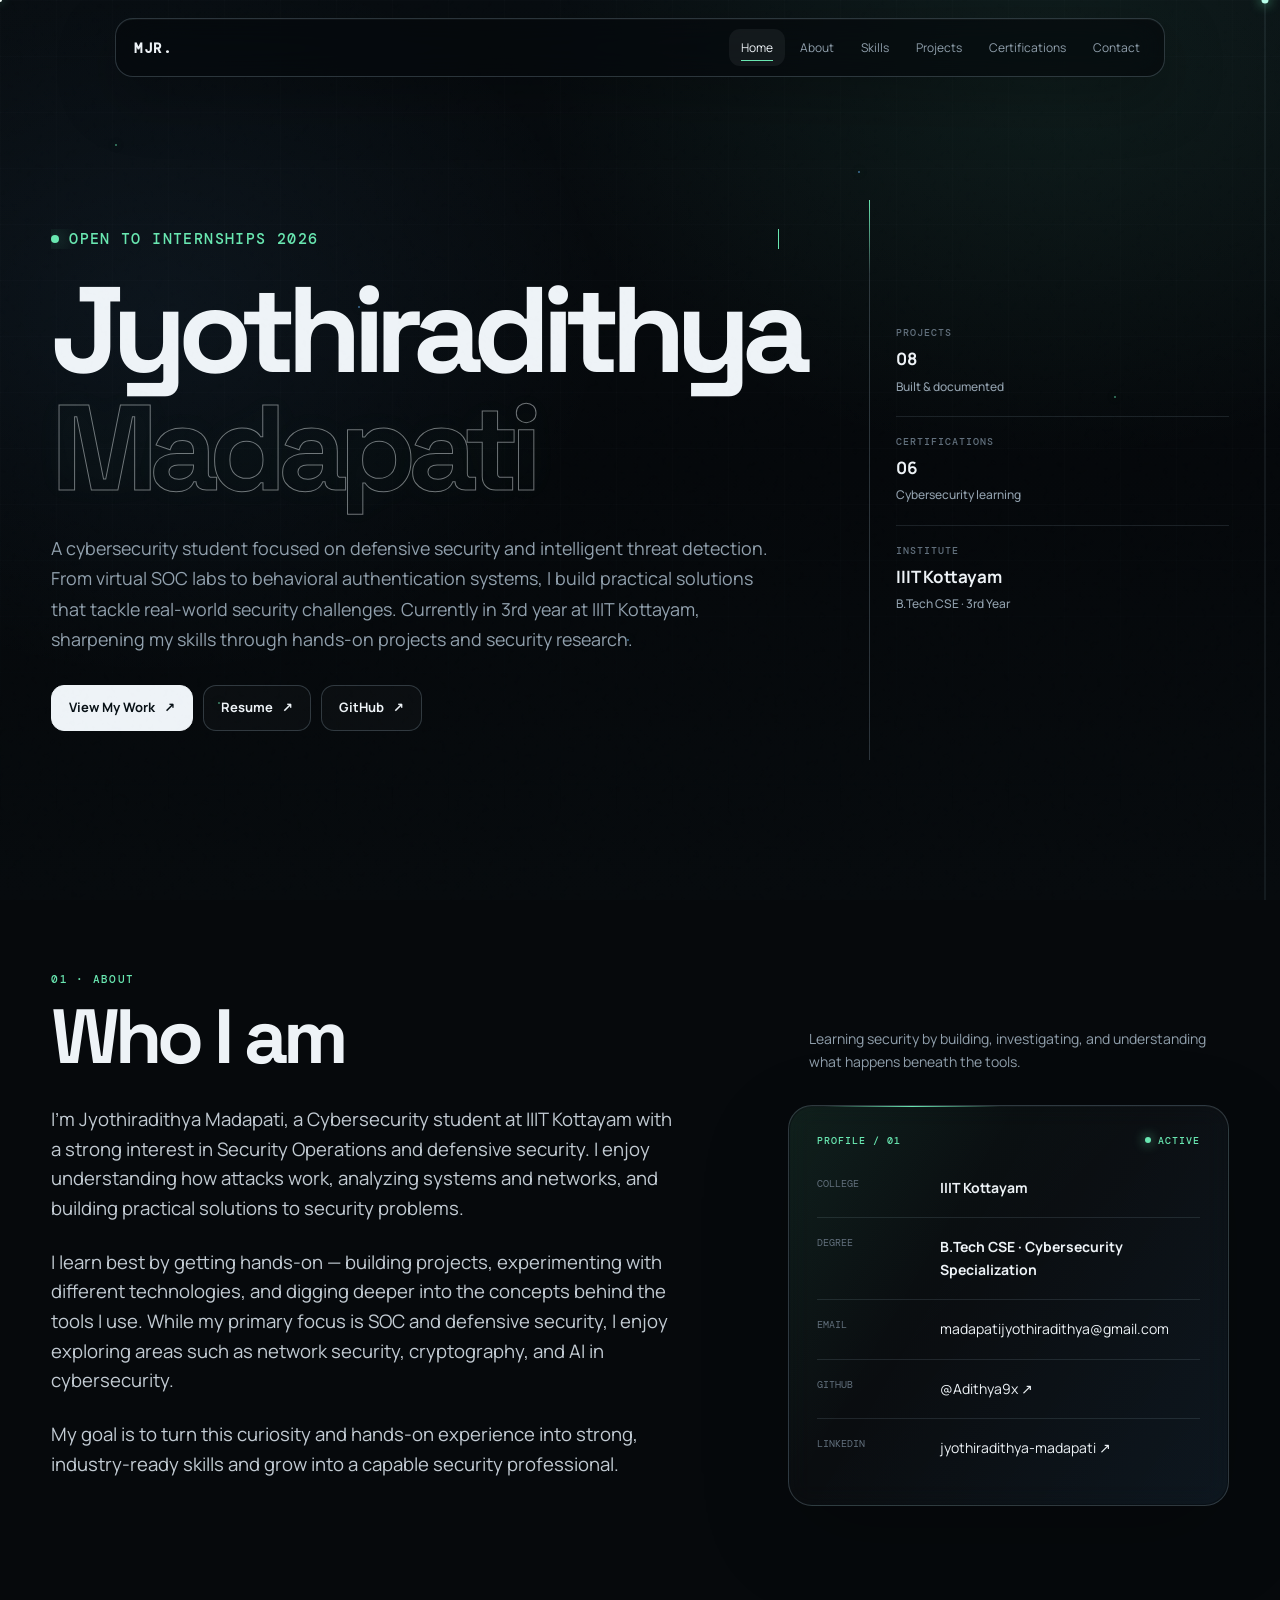
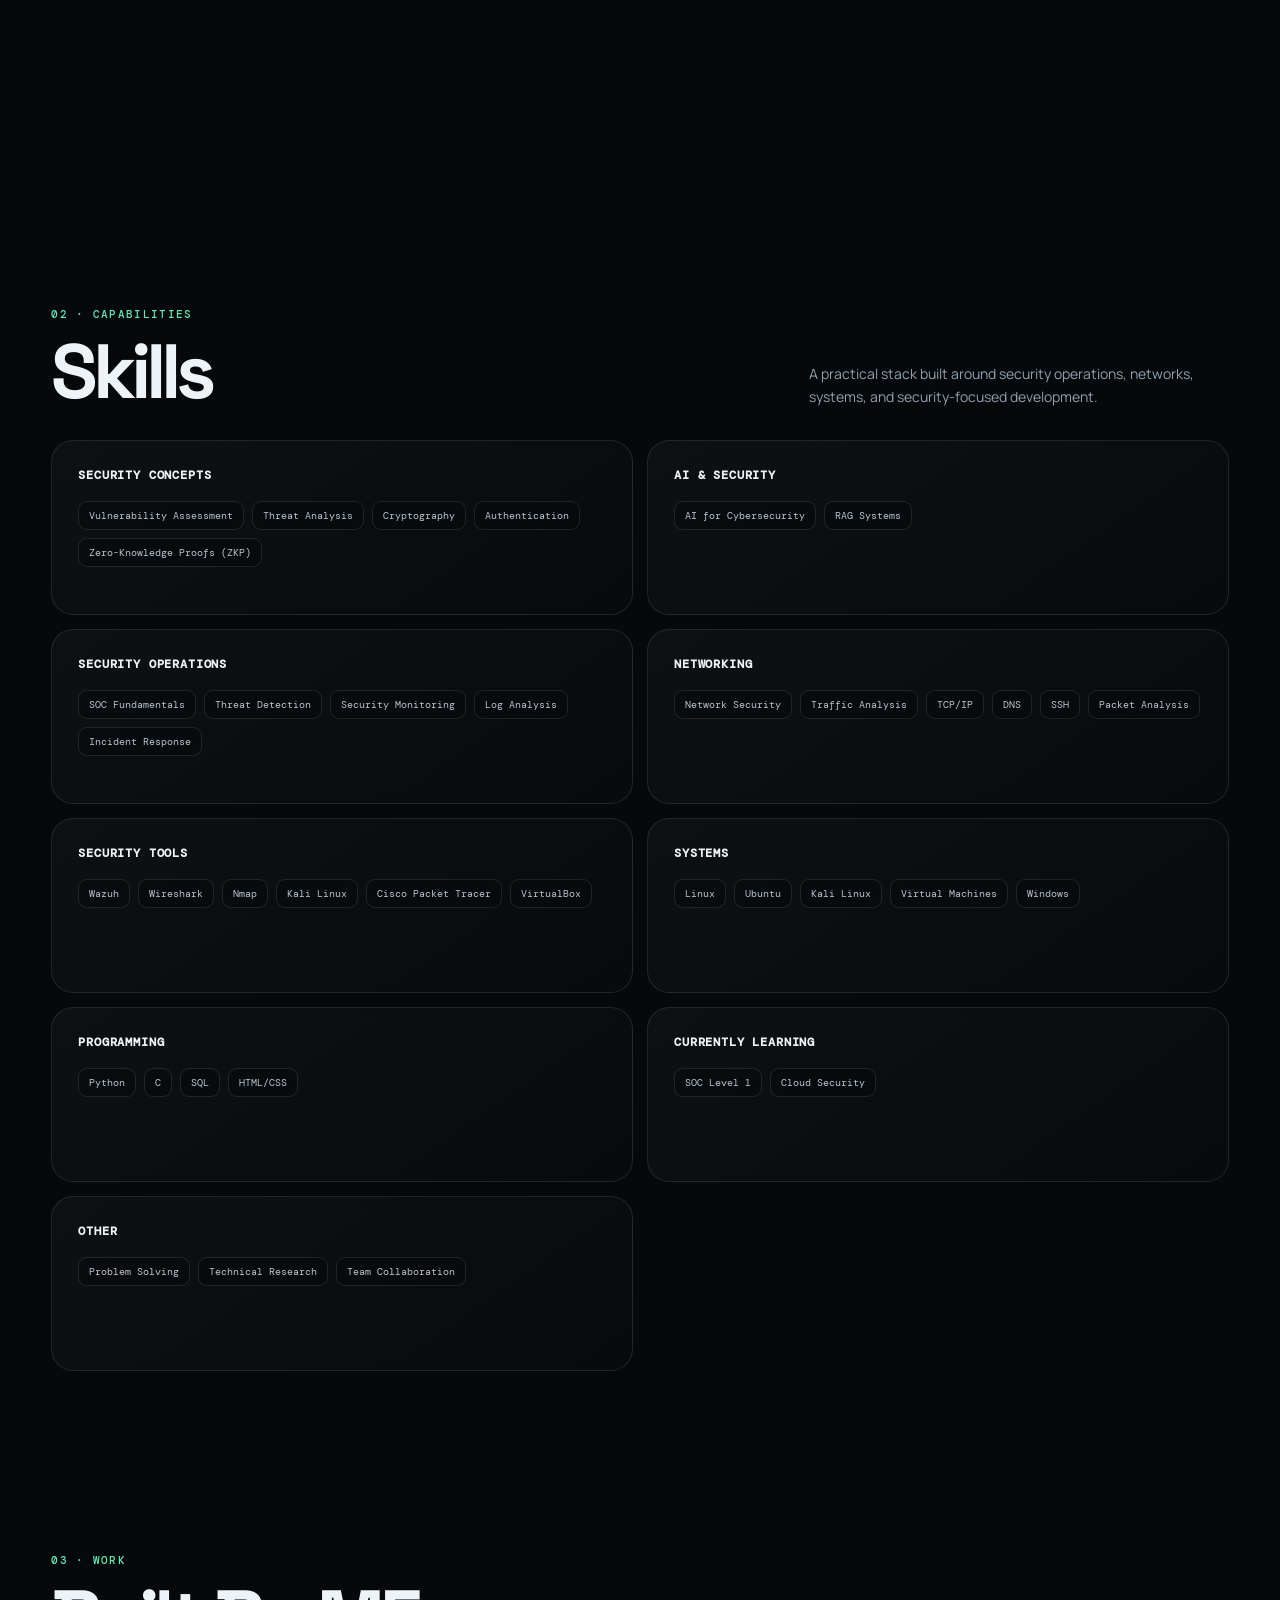
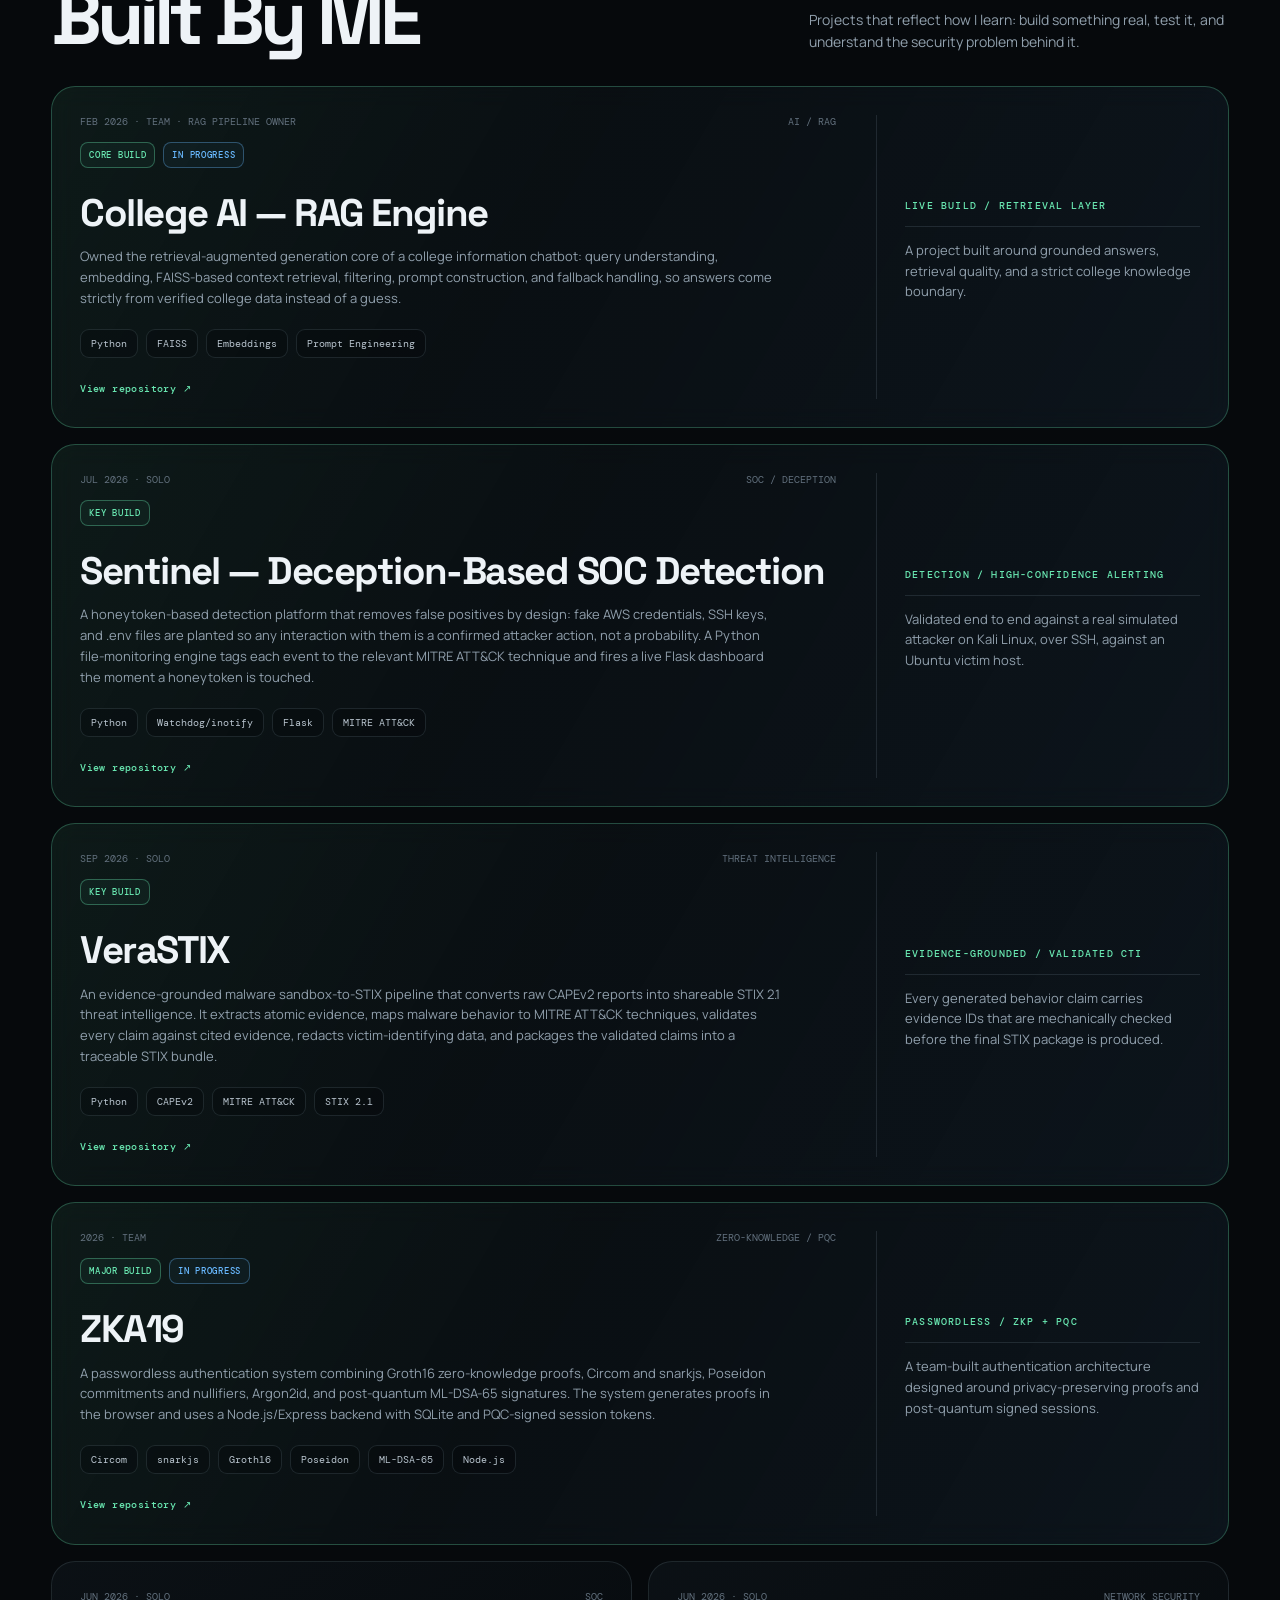
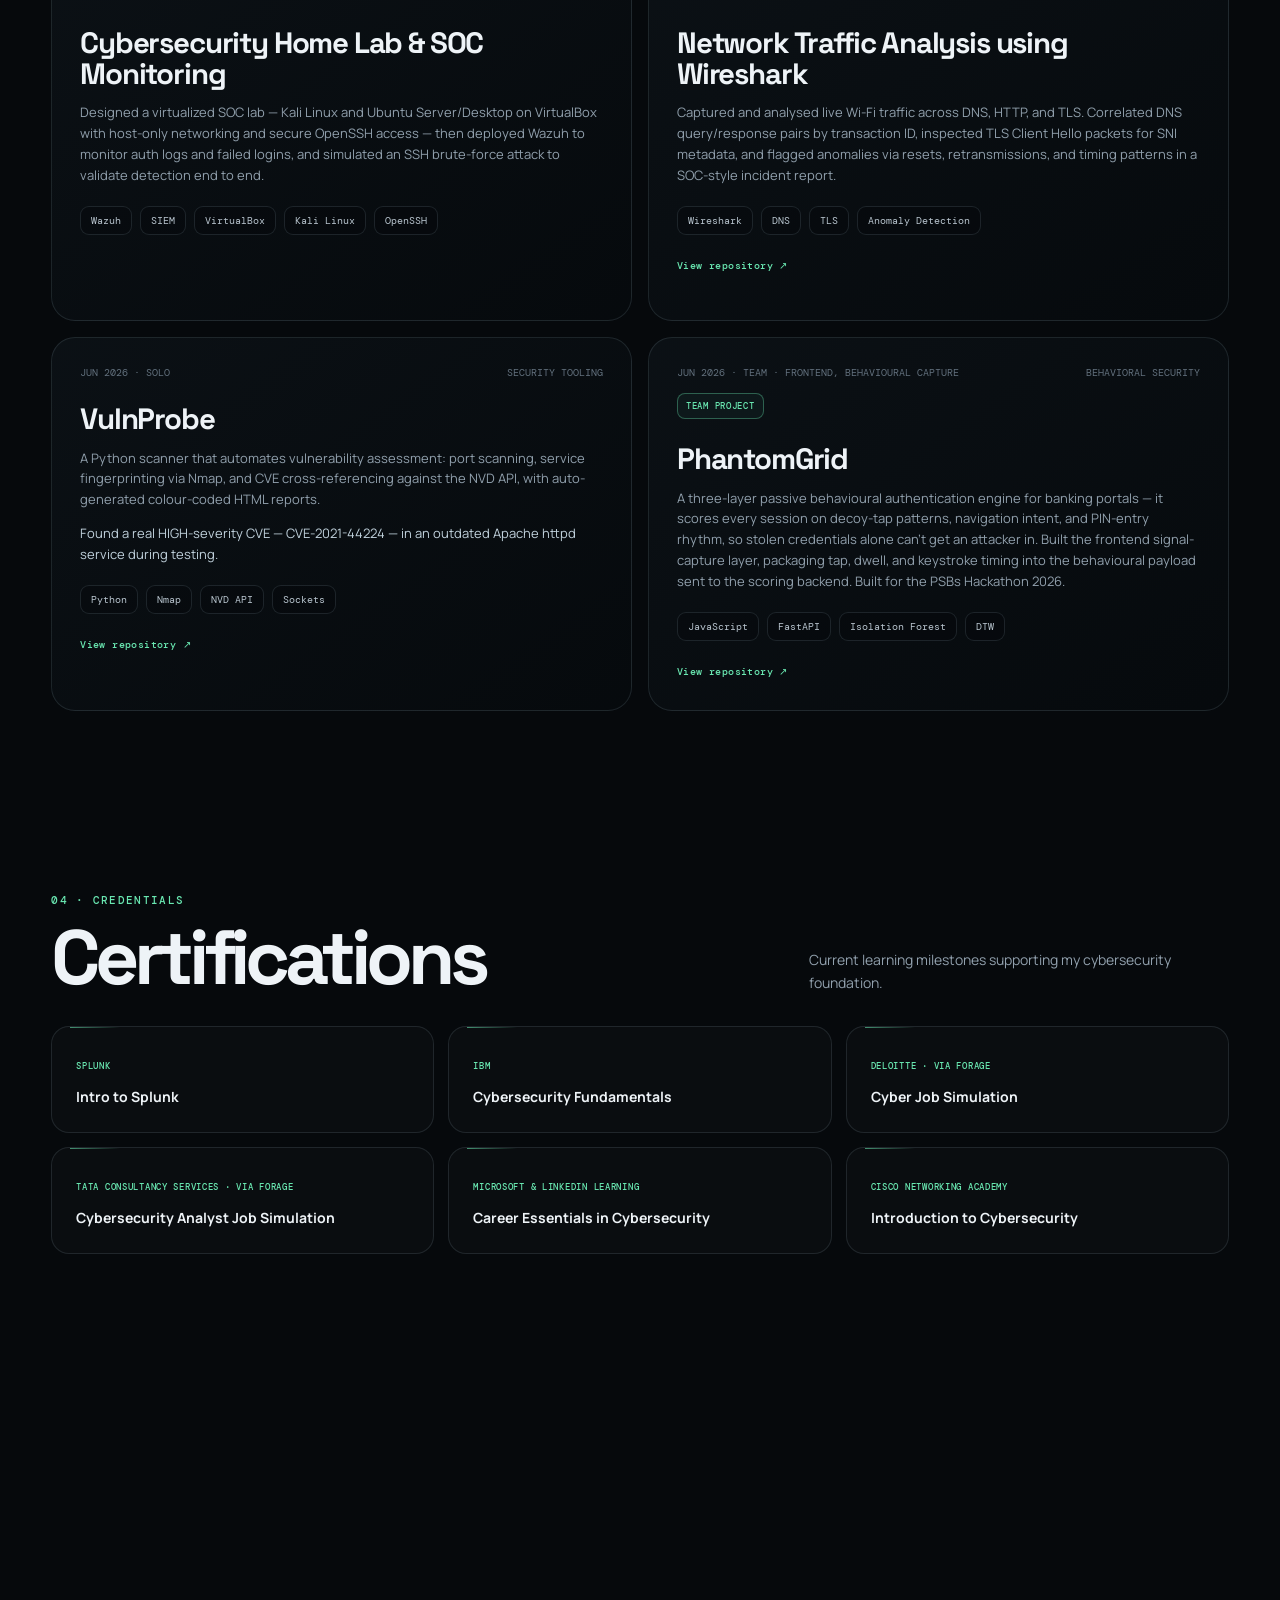
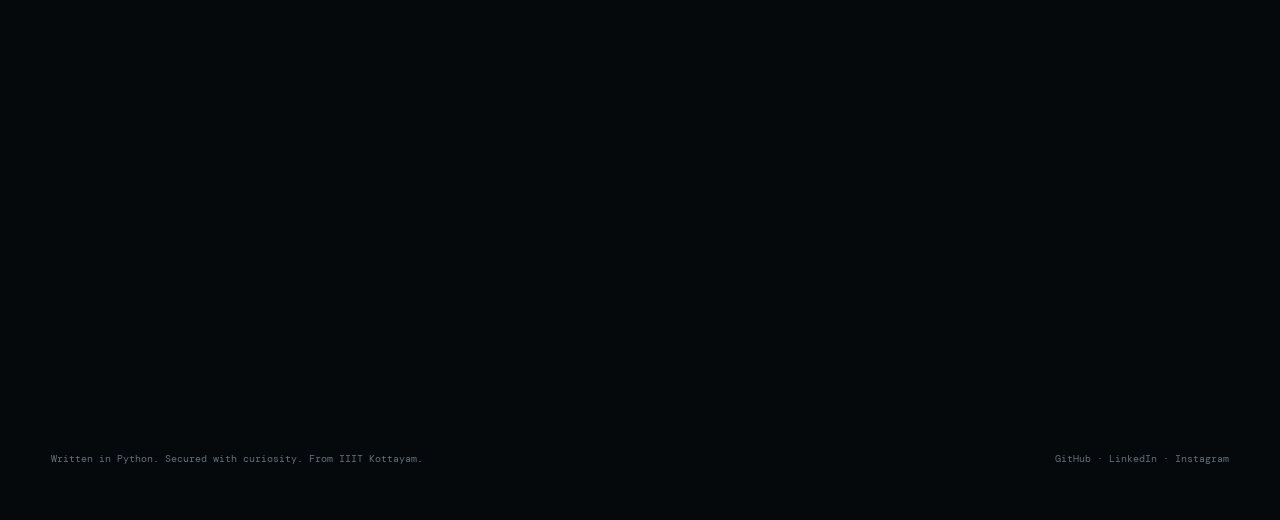
==== commit 47f8d7d5: "Add VeraSTIX and ZKA19 projects" ====
--- a/index.html
+++ b/index.html
@@ -10,7 +10,7 @@
 <link href="https://fonts.googleapis.com/css2?family=DM+Mono:wght@400;500&family=Manrope:wght@400;500;600;700;800&family=Space+Grotesk:wght@500;600;700&display=swap" rel="stylesheet">
 <style>
 :root{--bg:#06090c;--surface:rgba(14,20,25,.58);--surface2:rgba(18,25,31,.72);--text:#eef3f7;--muted:#91a0ad;--dim:#62707d;--line:rgba(180,210,225,.13);--line2:rgba(180,210,225,.22);--green:#69e7b1;--blue:#69b9ff;--hot:#b8ffea;--max:1440px;--gutter:clamp(22px,4vw,72px);--ease:cubic-bezier(.2,.8,.2,1)}
-*{box-sizing:border-box}html{scroll-behavior:smooth}body{margin:0;background:var(--bg);color:var(--text);font-family:Manrope,system-ui,sans-serif;line-height:1.6;overflow-x:hidden;cursor:none}a{color:inherit;text-decoration:none}button,a{cursor:none}
+*{box-sizing:border-box}html{scroll-behavior:smooth;scrollbar-width:none;-ms-overflow-style:none}html::-webkit-scrollbar{display:none}body{margin:0;background:var(--bg);color:var(--text);font-family:Manrope,system-ui,sans-serif;line-height:1.6;overflow-x:hidden;cursor:none}a{color:inherit;text-decoration:none}button,a{cursor:none}
 body:before{content:"";position:fixed;inset:0;z-index:-5;background:radial-gradient(800px 600px at 82% 8%,rgba(105,231,177,.08),transparent 65%),radial-gradient(700px 560px at 12% 35%,rgba(105,185,255,.065),transparent 65%),linear-gradient(180deg,#080d11 0%,#05080b 52%,#070b0e 100%)}
 .grid{position:fixed;inset:0;z-index:-4;pointer-events:none;opacity:.44;background-image:linear-gradient(rgba(165,200,215,.045) 1px,transparent 1px),linear-gradient(90deg,rgba(165,200,215,.045) 1px,transparent 1px);background-size:56px 56px;mask-image:linear-gradient(to bottom,black 0%,black 55%,transparent 100%);transform:translateY(calc(var(--scroll,0px)*-.035))}
 .telemetry{position:fixed;inset:0;z-index:-3;pointer-events:none;overflow:hidden}.telemetry i{position:absolute;width:2px;height:2px;border-radius:50%;background:var(--green);box-shadow:0 0 12px rgba(105,231,177,.7);opacity:.55}.telemetry i:nth-child(1){left:9%;top:16%}.telemetry i:nth-child(2){left:28%;top:34%;background:var(--blue)}.telemetry i:nth-child(3){left:67%;top:19%;background:var(--blue)}.telemetry i:nth-child(4){left:87%;top:44%}.telemetry i:nth-child(5){left:49%;top:71%;background:var(--blue)}.telemetry i:nth-child(6){left:17%;top:78%}.trace{position:absolute;height:1px;background:linear-gradient(90deg,transparent,var(--green),transparent);opacity:.22;animation:trace 7s linear infinite}.trace.t1{width:24%;top:23%;left:-24%}.trace.t2{width:18%;top:62%;left:-18%;animation-delay:2.2s;background:linear-gradient(90deg,transparent,var(--blue),transparent)}@keyframes trace{to{transform:translateX(560vw)}}
@@ -19,7 +19,7 @@
 .shell{width:min(var(--max),calc(100% - 2*var(--gutter)));margin:auto}.topbar{position:fixed;top:18px;left:50%;transform:translateX(-50%);z-index:90;width:min(1050px,calc(100% - 2*var(--gutter)));display:flex;align-items:center;justify-content:space-between;padding:10px 12px 10px 18px;border:1px solid var(--line2);border-radius:18px;background:rgba(5,9,12,.66);backdrop-filter:blur(18px) saturate(130%);box-shadow:0 20px 60px rgba(0,0,0,.28),inset 0 1px 0 rgba(255,255,255,.035);overflow:hidden}.topbar:after{content:"";position:absolute;top:0;left:-20%;width:22%;height:1px;background:linear-gradient(90deg,transparent,var(--green),transparent);animation:barSweep 6s linear infinite}.brand{font:600 14px 'DM Mono',monospace;letter-spacing:.12em}.nav{display:flex;gap:3px}.nav a{position:relative;padding:9px 12px;border-radius:11px;color:var(--muted);font-size:12px;transition:.35s var(--ease)}.nav a:after{content:"";position:absolute;left:12px;right:12px;bottom:5px;height:1px;background:var(--green);transform:scaleX(0);transform-origin:left;transition:.35s var(--ease)}.nav a:hover,.nav a.active{color:var(--text);background:rgba(255,255,255,.055)}.nav a.active:after{transform:scaleX(1)}@keyframes barSweep{to{transform:translateX(620%)}}
 section{scroll-margin-top:110px;position:relative}.home{min-height:100svh;display:grid;align-items:center;padding:150px 0 90px}.home-grid{display:grid;grid-template-columns:minmax(0,1fr) minmax(260px,360px);gap:7vw;align-items:center}.eyebrow{display:flex;align-items:center;gap:10px;color:var(--green);font:500 clamp(13px,1.2vw,16px) 'DM Mono',monospace;letter-spacing:.09em;text-transform:uppercase}.status-dot{flex:0 0 8px;width:8px;height:8px;border-radius:50%;background:var(--green);box-shadow:0 0 20px var(--green);animation:pulse 1.8s ease-in-out infinite;transform-origin:center;position:relative;z-index:2}.eyebrow{overflow:visible}.eyebrow.type-in{overflow:hidden}@keyframes pulse{50%{transform:scale(1.4);opacity:.55}}
 .name{font-family:'Space Grotesk',Manrope,sans-serif;font-size:clamp(66px,9.5vw,154px);line-height:.94;letter-spacing:-.075em;margin:24px 0 28px;max-width:980px;overflow:visible}.name .solid,.name .outline{display:block;white-space:nowrap;opacity:0;visibility:hidden}.name .outline{margin-top:.025em;color:transparent;-webkit-text-stroke:1px rgba(238,243,247,.45);text-shadow:0 0 30px rgba(105,231,177,.035)}.hero-copy{max-width:760px;color:var(--muted);font-size:clamp(16px,1.4vw,20px);line-height:1.7}.actions{display:flex;gap:10px;flex-wrap:wrap;margin-top:30px}.btn{position:relative;display:inline-flex;align-items:center;gap:9px;min-height:46px;padding:0 17px;border:1px solid var(--line2);border-radius:13px;background:rgba(255,255,255,.025);overflow:hidden;font-size:13px;font-weight:700;transition:transform .35s var(--ease),border-color .35s,background .35s,box-shadow .35s}.btn:before{content:"";position:absolute;inset:0;background:linear-gradient(100deg,transparent 25%,rgba(255,255,255,.25),transparent 75%);transform:translateX(-130%);transition:transform .65s var(--ease)}.btn:hover{transform:translateY(-4px);border-color:rgba(105,231,177,.55);box-shadow:0 14px 40px rgba(0,0,0,.3),0 0 24px rgba(105,231,177,.06)}.btn:hover:before{transform:translateX(130%)}.btn.primary{background:var(--text);color:#071015;border-color:var(--text)}.btn.primary:hover{background:var(--hot);border-color:var(--hot)}
-.side-telemetry{position:relative;padding-left:26px;align-self:stretch;min-height:560px;display:flex;flex-direction:column;justify-content:center;border-left:1px solid var(--line2)}.side-telemetry:before{content:"";position:absolute;left:-1px;top:0;width:1px;height:74px;background:linear-gradient(var(--green),transparent);animation:scanDown 4s ease-in-out infinite}@keyframes scanDown{50%{top:calc(100% - 74px)}}.metric{padding:28px 0;border-bottom:1px solid var(--line)}.metric:first-child{padding-top:0}.metric:last-child{border-bottom:0}.metric small{display:block;color:var(--dim);font:500 12px 'DM Mono',monospace;text-transform:uppercase;letter-spacing:.1em}.metric strong{display:block;margin-top:9px;font-size:26px;line-height:1.15;letter-spacing:-.02em}.metric .tiny{color:var(--muted);font-size:15px;font-weight:500;line-height:1.45}.home-bottom{margin-top:74px;display:grid;grid-template-columns:repeat(4,1fr);border-top:1px solid var(--line);border-bottom:1px solid var(--line)}.home-bottom .hstat{padding:20px 24px 20px 0;border-right:1px solid var(--line)}.hstat:last-child{border:0}.hstat b{font:600 21px 'DM Mono',monospace}.hstat small{display:block;color:var(--dim);font:400 9px 'DM Mono',monospace;text-transform:uppercase;letter-spacing:.08em;margin-top:5px}
+.side-telemetry{position:relative;padding-left:26px;align-self:stretch;min-height:560px;display:flex;flex-direction:column;justify-content:center;border-left:1px solid var(--line2)}.side-telemetry:before{content:"";position:absolute;left:-1px;top:0;width:1px;height:74px;background:linear-gradient(var(--green),transparent);animation:scanDown 4s ease-in-out infinite}@keyframes scanDown{50%{top:calc(100% - 74px)}}.metric{padding:18px 0;border-bottom:1px solid var(--line)}.metric:first-child{padding-top:0}.metric:last-child{border-bottom:0}.metric small{display:block;color:var(--dim);font:500 10px 'DM Mono',monospace;text-transform:uppercase;letter-spacing:.1em}.metric strong{display:block;margin-top:6px;font-size:17px}.metric .tiny{color:var(--muted);font-size:12px;font-weight:500}.home-bottom{margin-top:74px;display:grid;grid-template-columns:repeat(4,1fr);border-top:1px solid var(--line);border-bottom:1px solid var(--line)}.home-bottom .hstat{padding:20px 24px 20px 0;border-right:1px solid var(--line)}.hstat:last-child{border:0}.hstat b{font:600 21px 'DM Mono',monospace}.hstat small{display:block;color:var(--dim);font:400 9px 'DM Mono',monospace;text-transform:uppercase;letter-spacing:.08em;margin-top:5px}
 section.block{padding:72px 0 110px}.section-head{display:grid;grid-template-columns:1fr minmax(280px,420px);gap:40px;align-items:end;margin-bottom:32px}.section-kicker{color:var(--green);font:500 11px 'DM Mono',monospace;letter-spacing:.12em;text-transform:uppercase;margin-bottom:14px}.section-title{font-family:'Space Grotesk',sans-serif;font-size:clamp(44px,6vw,84px);line-height:.95;letter-spacing:-.065em;margin:0}.section-desc{color:var(--muted);font-size:14px;margin:0}.about-wrap{display:grid;grid-template-columns:minmax(0,1.18fr) minmax(300px,.82fr);gap:8vw;min-height:620px;align-items:start}.about-copy{font-size:clamp(16px,1.45vw,20px);color:#c2cbd3;max-width:820px}.about-copy p{margin:0 0 24px}.identity{position:relative;padding:28px;border:1px solid var(--line2);border-radius:24px;background:linear-gradient(135deg,rgba(105,231,177,.055),rgba(255,255,255,.018) 45%,rgba(105,185,255,.045));backdrop-filter:blur(12px);overflow:hidden;box-shadow:0 30px 90px rgba(0,0,0,.2),inset 0 1px 0 rgba(255,255,255,.035)}.identity:before{content:"";position:absolute;top:0;left:8%;width:40%;height:1px;background:linear-gradient(90deg,transparent,var(--green),transparent);animation:cardScan 5s linear infinite}.identity:after{content:"";position:absolute;inset:1px;border-radius:23px;background:linear-gradient(120deg,rgba(105,231,177,.05),transparent 35%,rgba(105,185,255,.04));pointer-events:none}.id-head{position:relative;z-index:1;display:flex;justify-content:space-between;align-items:center;margin-bottom:12px}.id-head span{font:500 10px 'DM Mono',monospace;color:var(--green);letter-spacing:.1em}.id-state{display:flex;align-items:center;gap:7px;color:var(--muted);font:400 10px 'DM Mono',monospace}.id-state i{width:6px;height:6px;border-radius:50%;background:var(--green);box-shadow:0 0 12px var(--green)}.id-row{position:relative;z-index:1;display:grid;grid-template-columns:105px 1fr;gap:18px;padding:18px 0;border-bottom:1px solid var(--line)}.id-row:last-child{border:0}.id-row small{color:var(--dim);font:400 10px 'DM Mono',monospace;text-transform:uppercase}.id-row b,.id-row a{font-size:14px}.id-row a{transition:color .25s}.id-row a:hover{color:var(--green)}
 .skills-grid{display:grid;grid-template-columns:repeat(2,1fr);gap:14px}.skill-card{position:relative;min-height:175px;padding:26px;border:1px solid var(--line);border-radius:22px;background:linear-gradient(145deg,rgba(255,255,255,.035),rgba(255,255,255,.012));backdrop-filter:blur(10px);overflow:hidden;transition:transform .5s var(--ease),border-color .4s,box-shadow .5s}.skill-card:before{content:"";position:absolute;inset:0;background:radial-gradient(260px 160px at var(--mx,50%) var(--my,0%),rgba(105,231,177,.11),transparent 70%);opacity:0;transition:.5s}.skill-card:after{content:"";position:absolute;top:0;left:-40%;width:34%;height:1px;background:linear-gradient(90deg,transparent,var(--green),transparent);opacity:0}.skill-card:hover{transform:translateY(-7px);border-color:rgba(105,231,177,.36);box-shadow:0 25px 65px rgba(0,0,0,.24)}.skill-card:hover:before{opacity:1}.skill-card:hover:after{opacity:1;animation:sweep 1.25s var(--ease)}@keyframes sweep{to{transform:translateX(410%)}}.skill-title{position:relative;z-index:1;font:600 12px 'DM Mono',monospace;letter-spacing:.07em;margin:0 0 18px}.tags{position:relative;z-index:1;display:flex;flex-wrap:wrap;gap:8px}.tag{position:relative;padding:7px 10px;border:1px solid var(--line);border-radius:9px;background:rgba(5,9,12,.32);color:#b9c5cf;font:400 10px 'DM Mono',monospace;overflow:hidden;transition:transform .3s var(--ease),color .3s,border-color .3s,background .3s}.tag:before{content:"";position:absolute;left:-110%;top:0;width:70%;height:100%;background:linear-gradient(100deg,transparent,rgba(184,255,234,.14),transparent);transition:left .45s}.tag:hover{transform:translateY(-3px);color:var(--hot);border-color:rgba(105,231,177,.5);background:rgba(105,231,177,.05)}.tag:hover:before{left:130%}
 .projects{display:grid;grid-template-columns:repeat(2,1fr);gap:16px}.project{position:relative;min-height:360px;padding:28px;border:1px solid var(--line);border-radius:24px;background:linear-gradient(145deg,rgba(14,20,25,.72),rgba(7,11,14,.7));backdrop-filter:blur(12px);overflow:hidden;transition:transform .55s var(--ease),border-color .45s,box-shadow .55s}.project:before{content:"";position:absolute;inset:0;background:radial-gradient(360px 240px at var(--mx,50%) var(--my,0%),rgba(105,185,255,.1),transparent 70%);opacity:0;transition:.5s}.project:after{content:"";position:absolute;top:0;left:-45%;width:35%;height:1px;background:linear-gradient(90deg,transparent,var(--blue),transparent);opacity:0}.project:hover{transform:translateY(-8px);border-color:rgba(105,185,255,.35);box-shadow:0 30px 80px rgba(0,0,0,.3)}.project:hover:before{opacity:1}.project:hover:after{opacity:1;animation:sweep 1.5s var(--ease)}.project>*{position:relative;z-index:1}.project.featured{grid-column:span 2;min-height:330px;background:linear-gradient(120deg,rgba(105,231,177,.08),rgba(11,17,21,.78) 40%,rgba(105,185,255,.065));border-color:rgba(105,231,177,.28);display:grid;grid-template-columns:1.4fr .6fr;gap:40px;align-items:end}.project.featured:after{background:linear-gradient(90deg,transparent,var(--green),var(--blue),transparent);animation:featureScan 6s linear infinite;opacity:.65}@keyframes featureScan{to{transform:translateX(410%)}}.project.featured .project-main{align-self:end}.project.featured .project-side{align-self:stretch;border-left:1px solid var(--line);padding-left:28px;display:flex;flex-direction:column;justify-content:center}.project-side .signal{font:500 10px 'DM Mono',monospace;color:var(--green);text-transform:uppercase;letter-spacing:.12em;margin-bottom:14px}.project-side .signal-line{height:1px;background:var(--line);position:relative;overflow:hidden}.project-side .signal-line:after{content:"";position:absolute;left:-20%;width:20%;height:100%;background:var(--green);animation:telemetry 2.8s linear infinite}.project-meta{display:flex;justify-content:space-between;gap:20px;color:var(--dim);font:400 10px 'DM Mono',monospace;text-transform:uppercase}.project-title{font-family:'Space Grotesk',sans-serif;font-size:clamp(24px,2.3vw,36px);letter-spacing:-.04em;line-height:1.05;margin:25px 0 12px}.project.featured .project-title{font-size:clamp(30px,3vw,48px)}.project-desc{color:var(--muted);font-size:13px;max-width:700px}.project .tags{margin-top:20px}.project-link{display:inline-flex;margin-top:24px;color:var(--green);font:500 10px 'DM Mono',monospace;letter-spacing:.04em}.badge-row{display:flex;gap:8px;flex-wrap:wrap;margin-top:14px}.badge{padding:6px 8px;border-radius:8px;font:500 9px 'DM Mono',monospace;text-transform:uppercase;letter-spacing:.08em;border:1px solid rgba(105,231,177,.35);color:var(--green);background:rgba(105,231,177,.045)}.badge.status{color:var(--blue);border-color:rgba(105,185,255,.35);background:rgba(105,185,255,.045)}@keyframes telemetry{to{transform:translateX(620%)}}
@@ -28,7 +28,7 @@
 footer{padding:46px 0 55px;display:flex;justify-content:space-between;gap:20px;color:var(--dim);font:400 10px 'DM Mono',monospace}footer a:hover{color:var(--green)}
 .reveal{opacity:0;transform:translateY(34px);transition:opacity .8s var(--ease),transform .8s var(--ease)}.reveal.in{opacity:1;transform:none}.stagger>*{opacity:0;transform:translateY(24px);transition:opacity .65s var(--ease),transform .65s var(--ease)}.stagger.in>*{opacity:1;transform:none}.stagger.in>*:nth-child(2){transition-delay:.06s}.stagger.in>*:nth-child(3){transition-delay:.12s}.stagger.in>*:nth-child(4){transition-delay:.18s}.stagger.in>*:nth-child(5){transition-delay:.24s}.stagger.in>*:nth-child(6){transition-delay:.3s}.type-in{overflow:hidden;white-space:nowrap;border-right:1px solid var(--green);width:max-content;max-width:100%;animation:typing 1.2s steps(30,end) .3s both,blink .8s step-end infinite}.home-ready .type-in{animation:typing 1.2s steps(30,end) .3s both,blink .8s step-end 2}.home-ready .name .solid,.home-ready .name .outline{visibility:visible}.home-ready .name .solid{animation:nameIn .85s var(--ease) .15s both}.home-ready .name .outline{animation:nameIn .9s var(--ease) .28s both}@keyframes typing{from{width:0}to{width:100%}}@keyframes blink{50%{border-color:transparent}}@keyframes nameIn{from{opacity:0;transform:translateX(-34px);filter:blur(8px)}to{opacity:1;transform:none;filter:none}}
 .scan-line{position:absolute;left:0;right:0;height:1px;top:0;background:linear-gradient(90deg,transparent,var(--green),transparent);opacity:.0;pointer-events:none}.hover-scan:hover .scan-line{opacity:.75;animation:scanAcross 1.2s var(--ease)}@keyframes scanAcross{from{transform:translateY(0)}to{transform:translateY(220px)}}
-.menu-toggle{display:none;background:transparent;color:var(--text);border:1px solid var(--line);border-radius:10px;padding:8px 10px;font:500 11px 'DM Mono',monospace}@media(max-width:1000px){.home-grid,.about-wrap{grid-template-columns:1fr}.side-telemetry{display:grid;grid-template-columns:repeat(3,1fr);gap:20px;border-left:0;border-top:1px solid var(--line2);padding:24px 0 0}.side-telemetry:before{left:0;top:-1px;width:70px;height:1px;animation:none}.metric{border-bottom:0;padding:0}.metric strong{font-size:22px}.metric .tiny{font-size:13px}.metric small{font-size:11px}.project.featured{grid-template-columns:1fr}.project.featured .project-side{border-left:0;border-top:1px solid var(--line);padding:20px 0 0}.home-bottom{grid-template-columns:repeat(2,1fr)}.home-bottom .hstat:nth-child(2){border-right:0}.home-bottom .hstat:nth-child(3){border-top:1px solid var(--line)}.certs{grid-template-columns:repeat(2,1fr)}}
+.menu-toggle{display:none;background:transparent;color:var(--text);border:1px solid var(--line);border-radius:10px;padding:8px 10px;font:500 11px 'DM Mono',monospace}@media(max-width:1000px){.home-grid,.about-wrap{grid-template-columns:1fr}.side-telemetry{display:grid;grid-template-columns:repeat(3,1fr);gap:20px;border-left:0;border-top:1px solid var(--line2);padding:24px 0 0}.side-telemetry:before{left:0;top:-1px;width:70px;height:1px;animation:none}.metric{border-bottom:0;padding:0}.project.featured{grid-template-columns:1fr}.project.featured .project-side{border-left:0;border-top:1px solid var(--line);padding:20px 0 0}.home-bottom{grid-template-columns:repeat(2,1fr)}.home-bottom .hstat:nth-child(2){border-right:0}.home-bottom .hstat:nth-child(3){border-top:1px solid var(--line)}.certs{grid-template-columns:repeat(2,1fr)}}
 @media(max-width:700px){body{cursor:auto}.cursor-dot,.cursor-ring{display:none}.nav{display:none;position:absolute;top:calc(100% + 8px);left:0;right:0;padding:8px;border:1px solid var(--line2);border-radius:14px;background:rgba(5,9,12,.94);backdrop-filter:blur(18px);flex-direction:column}.nav.open{display:flex}.nav a{padding:10px 12px}.menu-toggle{display:inline-flex}.topbar{width:calc(100% - 24px)}.home{padding-top:125px}.name{font-size:clamp(48px,15vw,88px);line-height:.92;letter-spacing:-.065em}.name .outline{margin-top:.04em}.side-telemetry{min-height:0;align-self:auto;padding-left:0}.section-head{grid-template-columns:1fr;gap:18px}.skills-grid,.projects{grid-template-columns:1fr}.project.featured{grid-column:span 1}.project.featured .project-title{font-size:clamp(28px,9vw,42px)}.project-meta{flex-wrap:wrap}.id-row{grid-template-columns:90px 1fr;gap:12px}.certs{grid-template-columns:1fr}.contact{padding:30px;min-height:480px}.contact-inner{grid-template-columns:1fr;align-content:center}.contact-links{justify-content:flex-start}.social{min-width:0}.side-telemetry{grid-template-columns:1fr 1fr}.shell{width:min(var(--max),calc(100% - 28px))}section.block{padding:70px 0 90px}.section-head{margin-bottom:24px}.about-wrap{min-height:auto;gap:34px}.about-copy{font-size:16px}footer{display:block}.footer-links{margin-top:12px}}
 @media(prefers-reduced-motion:reduce){html{scroll-behavior:auto}.trace,.cursor-ring:after,.scroll-progress .scroll-fill,.status-dot,.topbar:after,.side-telemetry:before,.project.featured:after,.contact:after,.identity:before,.type-in,.home-ready .name .solid,.home-ready .name .outline{animation:none!important}.reveal,.stagger>*{opacity:1!important;transform:none!important;transition:none!important}.btn,.skill-card,.project,.cert{transition:none!important}}
 </style>
@@ -46,7 +46,7 @@
 <div class="actions"><a class="btn primary" href="#projects">View My Work <span>↗</span></a><a class="btn" href="resume.pdf">Resume <span>↗</span></a><a class="btn" href="https://github.com/Adithya9x" target="_blank" rel="noreferrer">GitHub <span>↗</span></a></div>
 
 </div>
-<aside class="side-telemetry reveal"><div class="metric"><small>Projects</small><strong>06</strong><span class="tiny">Built & documented</span></div><div class="metric"><small>Certifications</small><strong>06</strong><span class="tiny">Cybersecurity learning</span></div><div class="metric"><small>Institute</small><strong>IIIT Kottayam</strong><span class="tiny">B.Tech CSE · 3rd Year</span></div></aside>
+<aside class="side-telemetry reveal"><div class="metric"><small>Projects</small><strong>08</strong><span class="tiny">Built & documented</span></div><div class="metric"><small>Certifications</small><strong>06</strong><span class="tiny">Cybersecurity learning</span></div><div class="metric"><small>Institute</small><strong>IIIT Kottayam</strong><span class="tiny">B.Tech CSE · 3rd Year</span></div></aside>
 </div></section>
 
 <section class="block" id="about"><div class="section-head reveal"><div><div class="section-kicker">01 · About</div><h2 class="section-title">Who I am</h2></div><p class="section-desc">Learning security by building, investigating, and understanding what happens beneath the tools.</p></div>
@@ -70,6 +70,8 @@
 <div class="projects stagger">
 <article class="project featured hover-scan"><span class="scan-line"></span><div class="project-main"><div class="project-meta"><span>Feb 2026 · Team · RAG pipeline owner</span><span>AI / RAG</span></div><div class="badge-row"><span class="badge">Core Build</span><span class="badge status">In Progress</span></div><h3 class="project-title">College AI — RAG Engine</h3><p class="project-desc">Owned the retrieval-augmented generation core of a college information chatbot: query understanding, embedding, FAISS-based context retrieval, filtering, prompt construction, and fallback handling, so answers come strictly from verified college data instead of a guess.</p><div class="tags"><span class="tag">Python</span><span class="tag">FAISS</span><span class="tag">Embeddings</span><span class="tag">Prompt Engineering</span></div><a class="project-link" href="https://github.com/Sparrowspidey/College-Ai" target="_blank">View repository ↗</a></div><div class="project-side"><div class="signal">Live build / retrieval layer</div><div class="signal-line"></div><p class="project-desc">A project built around grounded answers, retrieval quality, and a strict college knowledge boundary.</p></div></article>
 <article class="project featured hover-scan"><span class="scan-line"></span><div class="project-main"><div class="project-meta"><span>Jul 2026 · Solo</span><span>SOC / Deception</span></div><div class="badge-row"><span class="badge">Key Build</span></div><h3 class="project-title">Sentinel — Deception-Based SOC Detection</h3><p class="project-desc">A honeytoken-based detection platform that removes false positives by design: fake AWS credentials, SSH keys, and .env files are planted so any interaction with them is a confirmed attacker action, not a probability. A Python file-monitoring engine tags each event to the relevant MITRE ATT&CK technique and fires a live Flask dashboard the moment a honeytoken is touched.</p><div class="tags"><span class="tag">Python</span><span class="tag">Watchdog/inotify</span><span class="tag">Flask</span><span class="tag">MITRE ATT&CK</span></div><a class="project-link" href="https://github.com/Adithya9x/sentinel-deception" target="_blank">View repository ↗</a></div><div class="project-side"><div class="signal">Detection / high-confidence alerting</div><div class="signal-line"></div><p class="project-desc">Validated end to end against a real simulated attacker on Kali Linux, over SSH, against an Ubuntu victim host.</p></div></article>
+<article class="project featured hover-scan"><span class="scan-line"></span><div class="project-main"><div class="project-meta"><span>Sep 2026 · Solo</span><span>Threat Intelligence</span></div><div class="badge-row"><span class="badge">Key Build</span></div><h3 class="project-title">VeraSTIX</h3><p class="project-desc">An evidence-grounded malware sandbox-to-STIX pipeline that converts raw CAPEv2 reports into shareable STIX 2.1 threat intelligence. It extracts atomic evidence, maps malware behavior to MITRE ATT&amp;CK techniques, validates every claim against cited evidence, redacts victim-identifying data, and packages the validated claims into a traceable STIX bundle.</p><div class="tags"><span class="tag">Python</span><span class="tag">CAPEv2</span><span class="tag">MITRE ATT&amp;CK</span><span class="tag">STIX 2.1</span></div><a class="project-link" href="https://github.com/Adithya9x/VeraSTIX" target="_blank">View repository ↗</a></div><div class="project-side"><div class="signal">Evidence-grounded / validated CTI</div><div class="signal-line"></div><p class="project-desc">Every generated behavior claim carries evidence IDs that are mechanically checked before the final STIX package is produced.</p></div></article>
+<article class="project featured hover-scan"><span class="scan-line"></span><div class="project-main"><div class="project-meta"><span>2026 · Team</span><span>Zero-Knowledge / PQC</span></div><div class="badge-row"><span class="badge">Major Build</span><span class="badge status">In Progress</span></div><h3 class="project-title">ZKA19</h3><p class="project-desc">A passwordless authentication system combining Groth16 zero-knowledge proofs, Circom and snarkjs, Poseidon commitments and nullifiers, Argon2id, and post-quantum ML-DSA-65 signatures. The system generates proofs in the browser and uses a Node.js/Express backend with SQLite and PQC-signed session tokens.</p><div class="tags"><span class="tag">Circom</span><span class="tag">snarkjs</span><span class="tag">Groth16</span><span class="tag">Poseidon</span><span class="tag">ML-DSA-65</span><span class="tag">Node.js</span></div><a class="project-link" href="https://github.com/zka19-team/zka19" target="_blank" rel="noreferrer">View repository ↗</a></div><div class="project-side"><div class="signal">Passwordless / ZKP + PQC</div><div class="signal-line"></div><p class="project-desc">A team-built authentication architecture designed around privacy-preserving proofs and post-quantum signed sessions.</p></div></article>
 <article class="project hover-scan"><span class="scan-line"></span><div class="project-meta"><span>Jun 2026 · Solo</span><span>SOC</span></div><h3 class="project-title">Cybersecurity Home Lab & SOC Monitoring</h3><p class="project-desc">Designed a virtualized SOC lab — Kali Linux and Ubuntu Server/Desktop on VirtualBox with host-only networking and secure OpenSSH access — then deployed Wazuh to monitor auth logs and failed logins, and simulated an SSH brute-force attack to validate detection end to end.</p><div class="tags"><span class="tag">Wazuh</span><span class="tag">SIEM</span><span class="tag">VirtualBox</span><span class="tag">Kali Linux</span><span class="tag">OpenSSH</span></div></article>
 <article class="project hover-scan"><span class="scan-line"></span><div class="project-meta"><span>Jun 2026 · Solo</span><span>Network Security</span></div><h3 class="project-title">Network Traffic Analysis using Wireshark</h3><p class="project-desc">Captured and analysed live Wi-Fi traffic across DNS, HTTP, and TLS. Correlated DNS query/response pairs by transaction ID, inspected TLS Client Hello packets for SNI metadata, and flagged anomalies via resets, retransmissions, and timing patterns in a SOC-style incident report.</p><div class="tags"><span class="tag">Wireshark</span><span class="tag">DNS</span><span class="tag">TLS</span><span class="tag">Anomaly Detection</span></div><a class="project-link" href="https://github.com/Adithya9x/network-traffic-analysis-wireshark" target="_blank">View repository ↗</a></article>
 <article class="project hover-scan"><span class="scan-line"></span><div class="project-meta"><span>Jun 2026 · Solo</span><span>Security Tooling</span></div><h3 class="project-title">VulnProbe</h3><p class="project-desc">A Python scanner that automates vulnerability assessment: port scanning, service fingerprinting via Nmap, and CVE cross-referencing against the NVD API, with auto-generated colour-coded HTML reports.</p><p class="project-desc" style="margin-top:10px;color:#c0d1dc">Found a real HIGH-severity CVE — CVE-2021-44224 — in an outdated Apache httpd service during testing.</p><div class="tags"><span class="tag">Python</span><span class="tag">Nmap</span><span class="tag">NVD API</span><span class="tag">Sockets</span></div><a class="project-link" href="https://github.com/Adithya9x/VulnProbe" target="_blank">View repository ↗</a></article>
@@ -80,9 +82,9 @@
 <div class="cert"><small>Splunk</small><b>Intro to Splunk</b></div><div class="cert"><small>IBM</small><b>Cybersecurity Fundamentals</b></div><div class="cert"><small>Deloitte · via Forage</small><b>Cyber Job Simulation</b></div><div class="cert"><small>Tata Consultancy Services · via Forage</small><b>Cybersecurity Analyst Job Simulation</b></div><div class="cert"><small>Microsoft & LinkedIn Learning</small><b>Career Essentials in Cybersecurity</b></div><div class="cert"><small>Cisco Networking Academy</small><b>Introduction to Cybersecurity</b></div>
 </div></section>
 
-<section class="block" id="contact"><div class="contact reveal hover-scan"><span class="scan-line"></span><div class="contact-inner"><div><div class="eyebrow">Open To Opportunities</div><h2 class="contact-title">Let's build<br>better security.</h2><p class="contact-copy">Looking for SOC Analyst and Blue Team internships — always up for a conversation about defensive security.</p></div><div class="contact-links"><a class="btn primary social" href="mailto:madapatijyothiradithya@gmail.com"><span class="ico">MAIL</span>Email me ↗</a><a class="btn social" href="https://www.linkedin.com/in/jyothiradithya-madapati/" target="_blank"><span class="ico">IN</span>LinkedIn ↗</a><a class="btn social" href="https://github.com/Adithya9x" target="_blank"><span class="ico">GH</span>GitHub ↗</a><a class="btn social" href="https://www.instagram.com/devil_riders_9/" target="_blank"><span class="ico">IG</span>Instagram ↗</a></div></div></div></section>
+<section class="block" id="contact"><div class="contact reveal hover-scan"><span class="scan-line"></span><div class="contact-inner"><div><div class="eyebrow">Open To Opportunities</div><h2 class="contact-title">Let's build<br>better security.</h2><p class="contact-copy">Looking for SOC Analyst and Blue Team internships — always up for a conversation about defensive security.</p></div><div class="contact-links"><a class="btn primary social" href="mailto:madapatijyothiradithya@gmail.com"><span class="ico">MAIL</span>Email me ↗</a><a class="btn social" href="https://www.linkedin.com/in/jyothiradithya-madapati/" target="_blank"><span class="ico">IN</span>LinkedIn ↗</a><a class="btn social" href="https://github.com/Adithya9x" target="_blank"><span class="ico">GH</span>GitHub ↗</a><a class="btn social" href="https://www.instagram.com/devil_rider_9/" target="_blank"><span class="ico">IG</span>Instagram ↗</a></div></div></div></section>
 </main>
-<footer class="shell"><span>Written in Python. Secured with curiosity. From IIIT Kottayam.</span><span class="footer-links"><a href="https://github.com/Adithya9x" target="_blank">GitHub</a> · <a href="https://www.linkedin.com/in/jyothiradithya-madapati/" target="_blank">LinkedIn</a> · <a href="https://www.instagram.com/devil_riders_9/" target="_blank">Instagram</a></span></footer>
+<footer class="shell"><span>Written in Python. Secured with curiosity. From IIIT Kottayam.</span><span class="footer-links"><a href="https://github.com/Adithya9x" target="_blank">GitHub</a> · <a href="https://www.linkedin.com/in/jyothiradithya-madapati/" target="_blank">LinkedIn</a> · <a href="https://www.instagram.com/devil_rider_9/" target="_blank">Instagram</a></span></footer>
 <script>
 const root=document.documentElement;
 const progressFill=document.querySelector('.scroll-fill'),progressCap=document.querySelector('.scroll-cap');function updateScrollUI(){const max=document.documentElement.scrollHeight-window.innerHeight;const p=max>0?Math.min(1,Math.max(0,window.scrollY/max)):0;root.style.setProperty('--scroll',window.scrollY+'px');root.style.setProperty('--progress',(p*100)+'%');if(progressFill)progressFill.style.height=(p*100)+'%';if(progressCap)progressCap.style.top=(p*100)+'%'}window.addEventListener('scroll',updateScrollUI,{passive:true});window.addEventListener('resize',updateScrollUI);updateScrollUI();
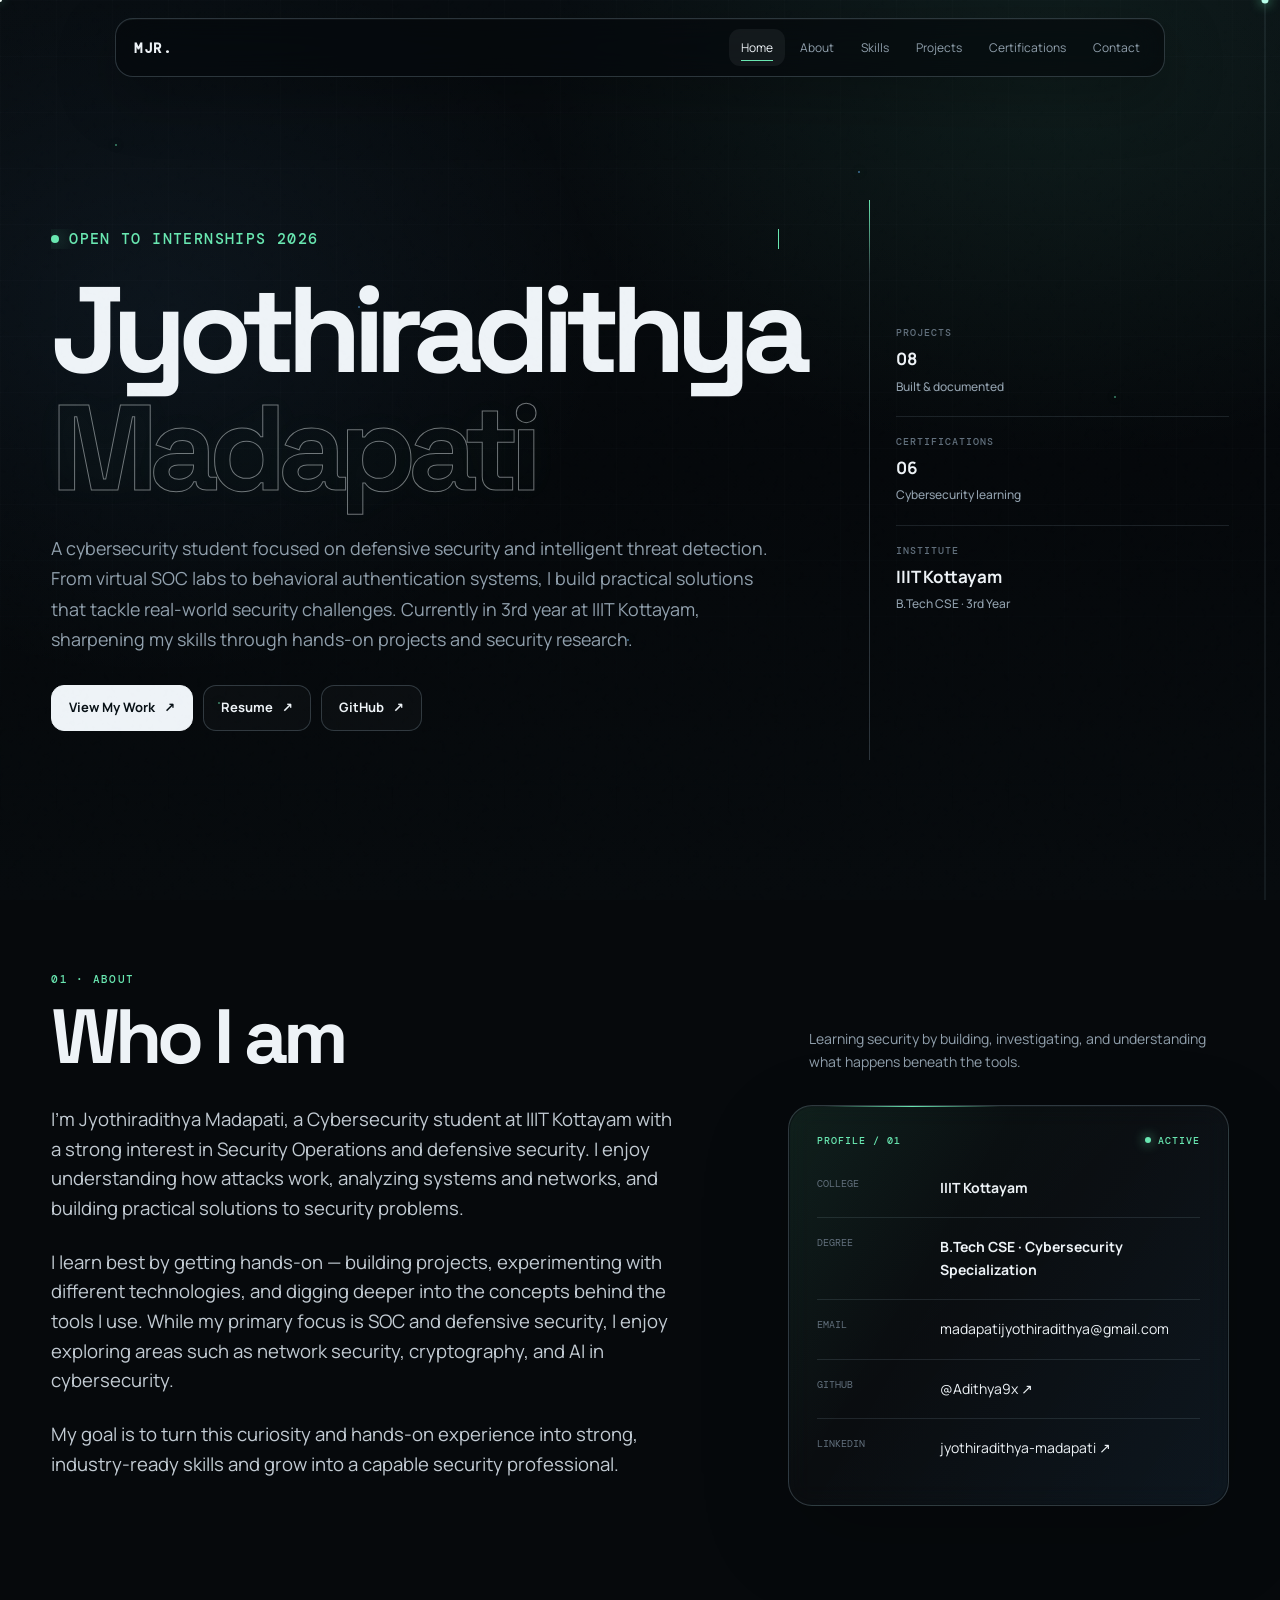
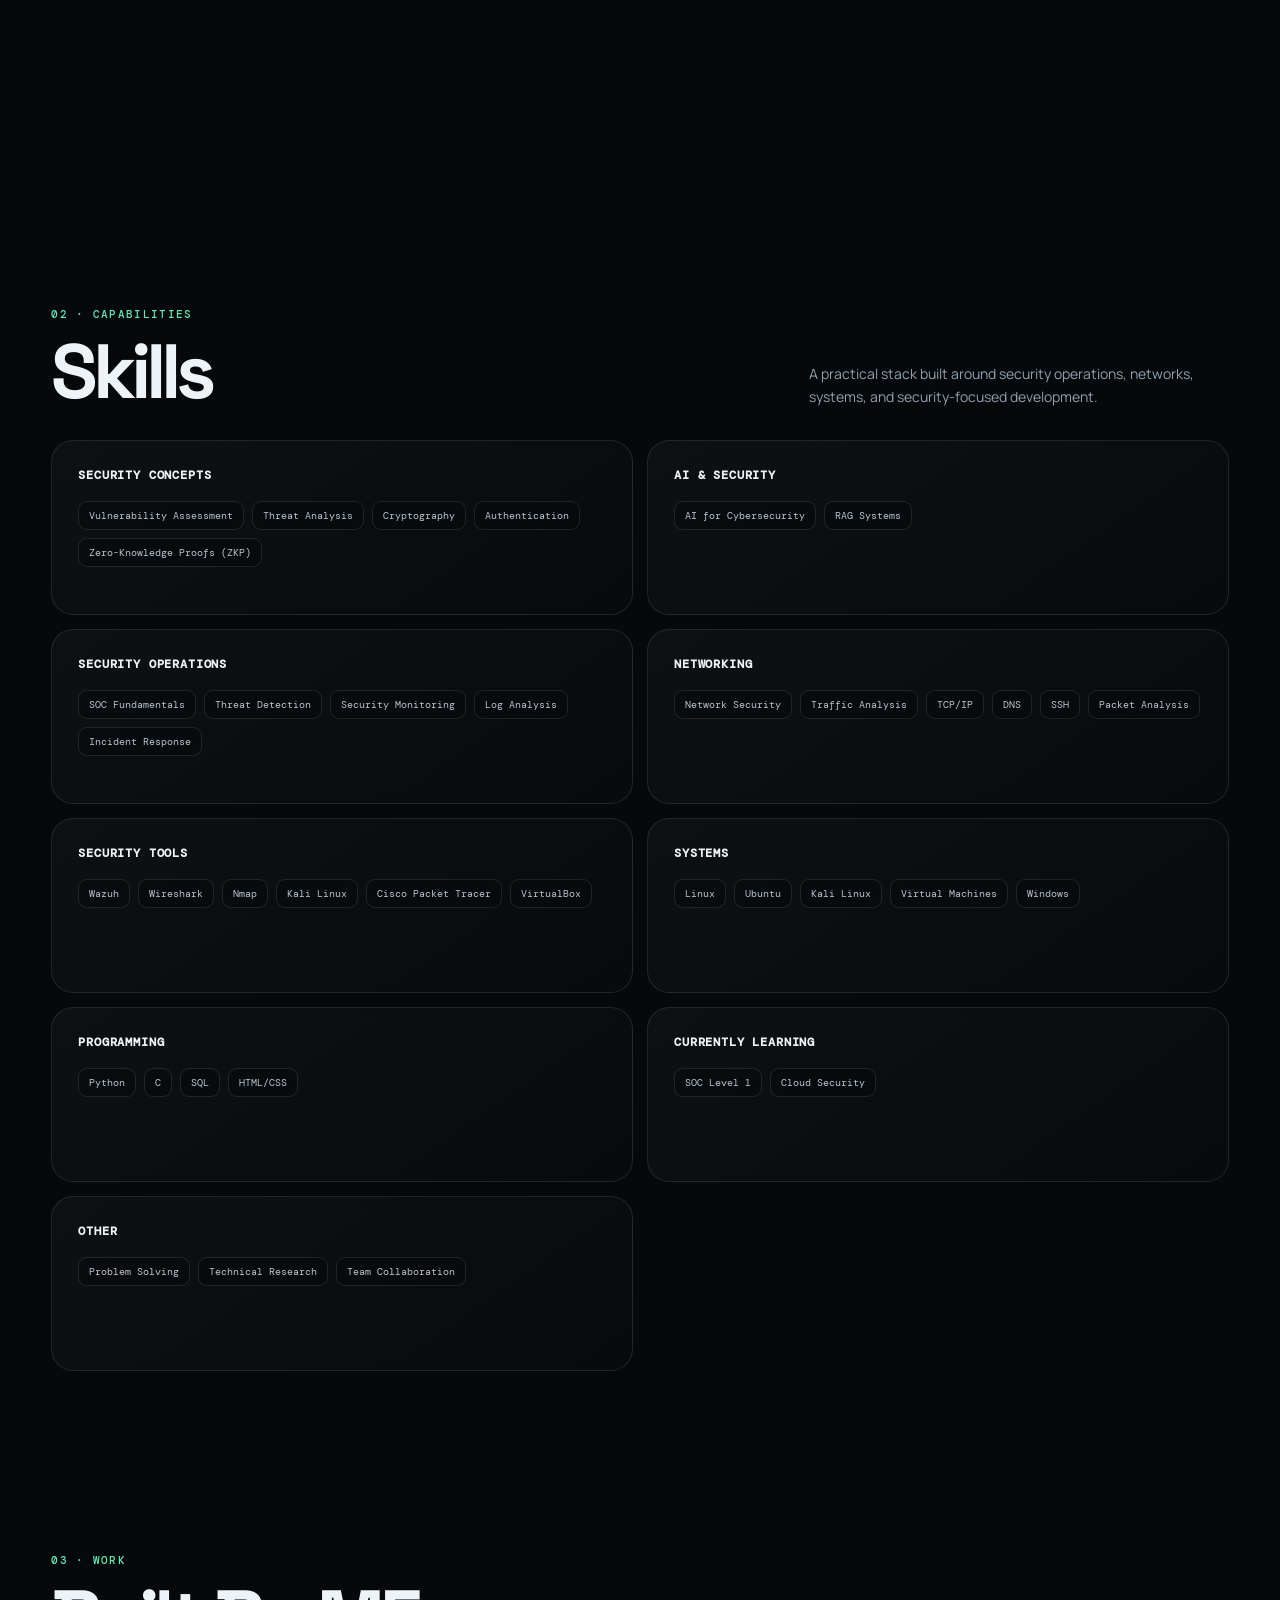
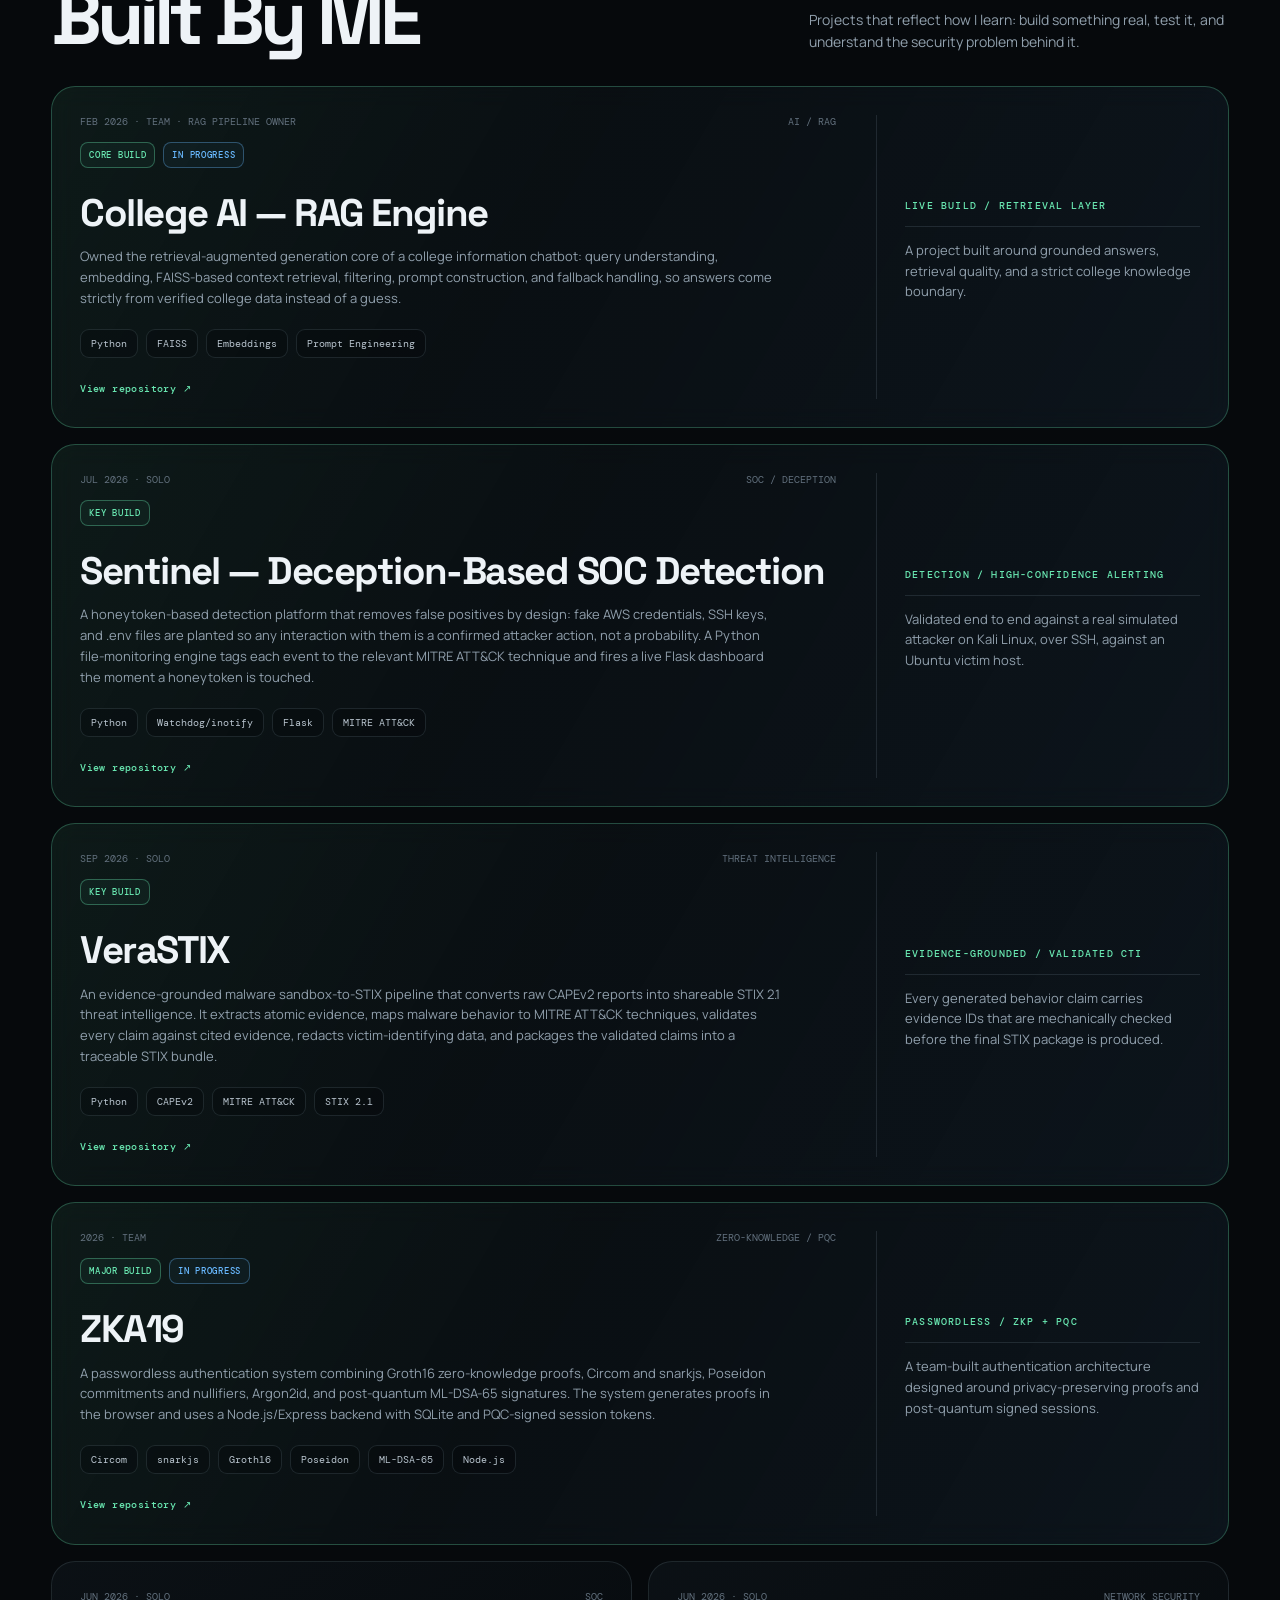
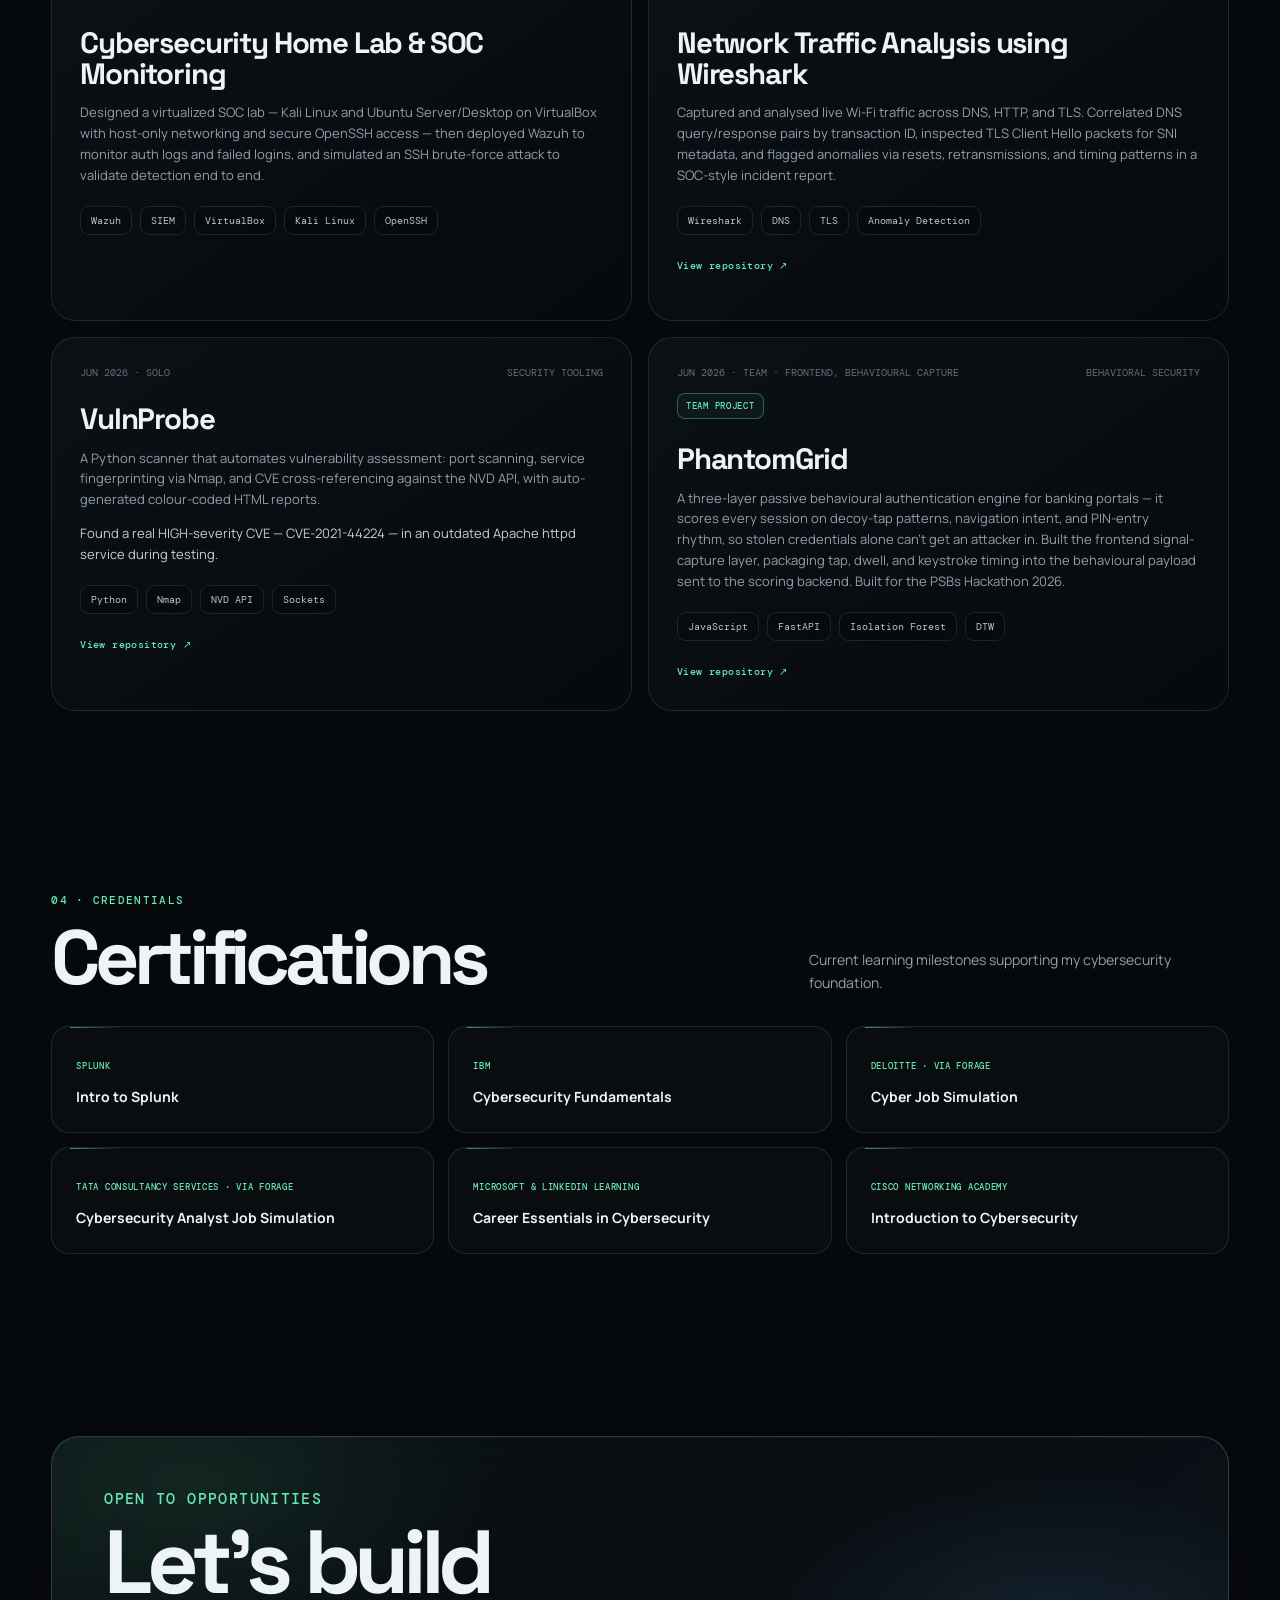
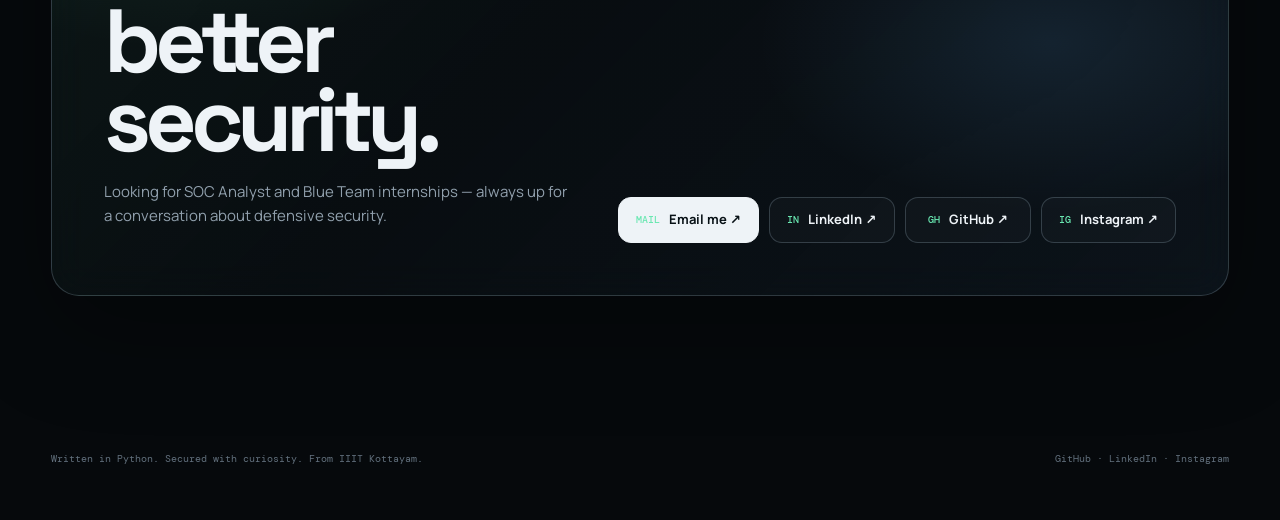
==== commit 3b317447: "Add files via upload" ====
--- a/index.html
+++ b/index.html
@@ -82,9 +82,9 @@
 <div class="cert"><small>Splunk</small><b>Intro to Splunk</b></div><div class="cert"><small>IBM</small><b>Cybersecurity Fundamentals</b></div><div class="cert"><small>Deloitte · via Forage</small><b>Cyber Job Simulation</b></div><div class="cert"><small>Tata Consultancy Services · via Forage</small><b>Cybersecurity Analyst Job Simulation</b></div><div class="cert"><small>Microsoft & LinkedIn Learning</small><b>Career Essentials in Cybersecurity</b></div><div class="cert"><small>Cisco Networking Academy</small><b>Introduction to Cybersecurity</b></div>
 </div></section>
 
-<section class="block" id="contact"><div class="contact reveal hover-scan"><span class="scan-line"></span><div class="contact-inner"><div><div class="eyebrow">Open To Opportunities</div><h2 class="contact-title">Let's build<br>better security.</h2><p class="contact-copy">Looking for SOC Analyst and Blue Team internships — always up for a conversation about defensive security.</p></div><div class="contact-links"><a class="btn primary social" href="mailto:madapatijyothiradithya@gmail.com"><span class="ico">MAIL</span>Email me ↗</a><a class="btn social" href="https://www.linkedin.com/in/jyothiradithya-madapati/" target="_blank"><span class="ico">IN</span>LinkedIn ↗</a><a class="btn social" href="https://github.com/Adithya9x" target="_blank"><span class="ico">GH</span>GitHub ↗</a><a class="btn social" href="https://www.instagram.com/devil_rider_9/" target="_blank"><span class="ico">IG</span>Instagram ↗</a></div></div></div></section>
+<section class="block" id="contact"><div class="contact reveal hover-scan"><span class="scan-line"></span><div class="contact-inner"><div><div class="eyebrow">Open To Opportunities</div><h2 class="contact-title">Let's build<br>better security.</h2><p class="contact-copy">Looking for SOC Analyst and Blue Team internships — always up for a conversation about defensive security.</p></div><div class="contact-links"><a class="btn primary social" href="mailto:madapatijyothiradithya@gmail.com"><span class="ico">MAIL</span>Email me ↗</a><a class="btn social" href="https://www.linkedin.com/in/jyothiradithya-madapati/" target="_blank"><span class="ico">IN</span>LinkedIn ↗</a><a class="btn social" href="https://github.com/Adithya9x" target="_blank"><span class="ico">GH</span>GitHub ↗</a><a class="btn social" href="https://www.instagram.com/devil_riders_9/" target="_blank"><span class="ico">IG</span>Instagram ↗</a></div></div></div></section>
 </main>
-<footer class="shell"><span>Written in Python. Secured with curiosity. From IIIT Kottayam.</span><span class="footer-links"><a href="https://github.com/Adithya9x" target="_blank">GitHub</a> · <a href="https://www.linkedin.com/in/jyothiradithya-madapati/" target="_blank">LinkedIn</a> · <a href="https://www.instagram.com/devil_rider_9/" target="_blank">Instagram</a></span></footer>
+<footer class="shell"><span>Written in Python. Secured with curiosity. From IIIT Kottayam.</span><span class="footer-links"><a href="https://github.com/Adithya9x" target="_blank">GitHub</a> · <a href="https://www.linkedin.com/in/jyothiradithya-madapati/" target="_blank">LinkedIn</a> · <a href="https://www.instagram.com/devil_riders_9/" target="_blank">Instagram</a></span></footer>
 <script>
 const root=document.documentElement;
 const progressFill=document.querySelector('.scroll-fill'),progressCap=document.querySelector('.scroll-cap');function updateScrollUI(){const max=document.documentElement.scrollHeight-window.innerHeight;const p=max>0?Math.min(1,Math.max(0,window.scrollY/max)):0;root.style.setProperty('--scroll',window.scrollY+'px');root.style.setProperty('--progress',(p*100)+'%');if(progressFill)progressFill.style.height=(p*100)+'%';if(progressCap)progressCap.style.top=(p*100)+'%'}window.addEventListener('scroll',updateScrollUI,{passive:true});window.addEventListener('resize',updateScrollUI);updateScrollUI();
